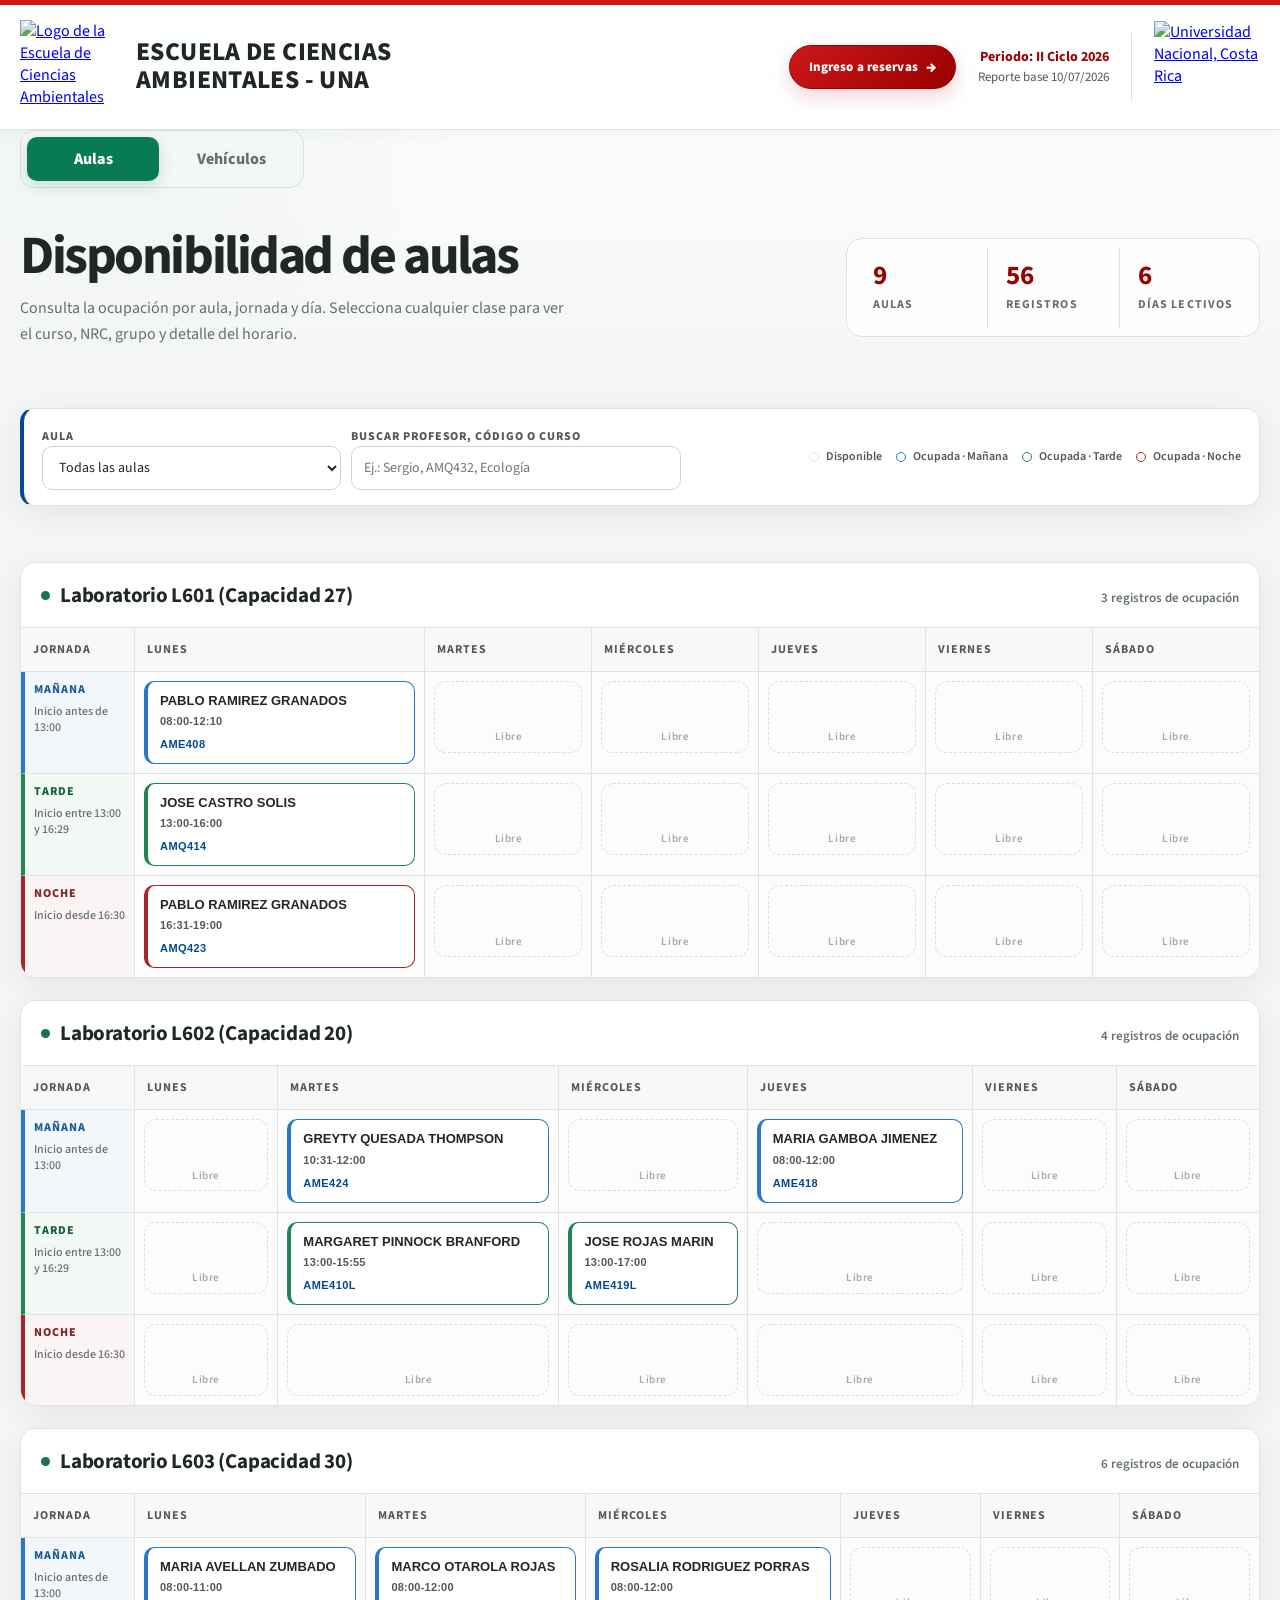
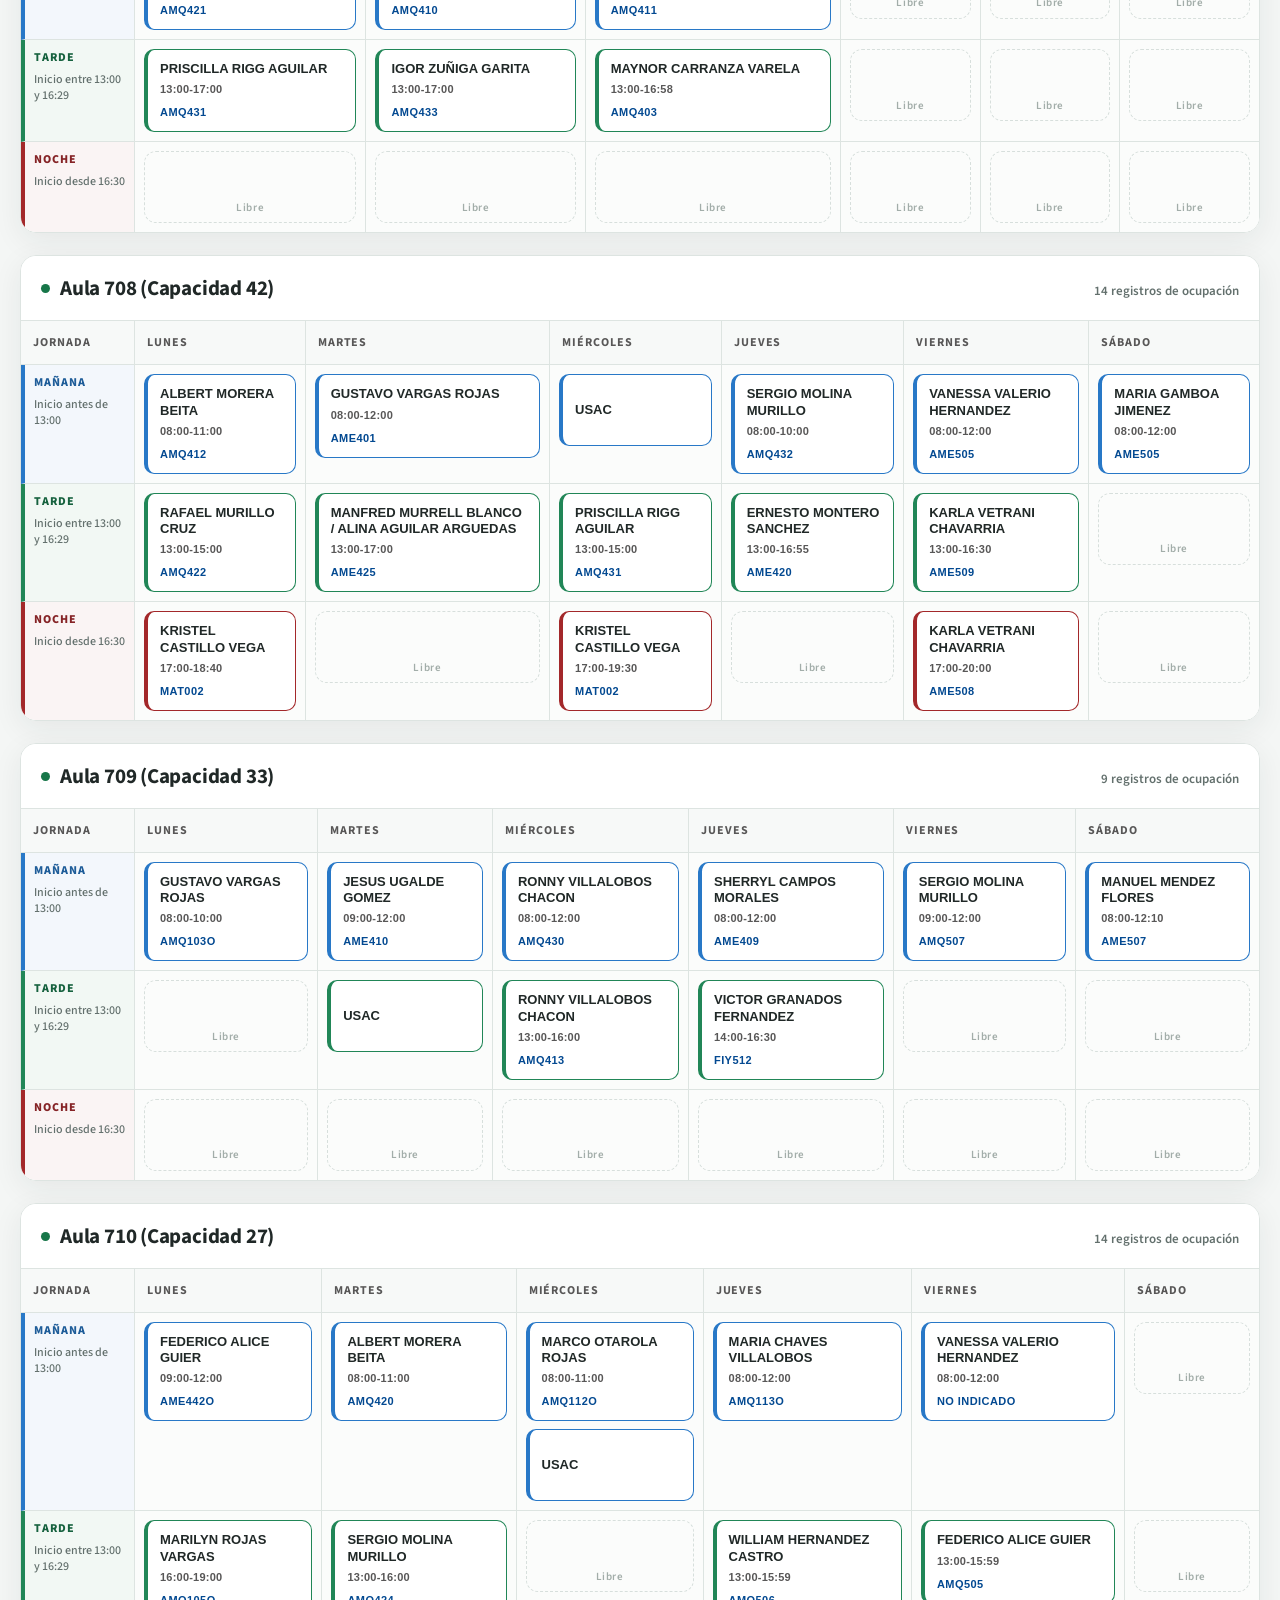
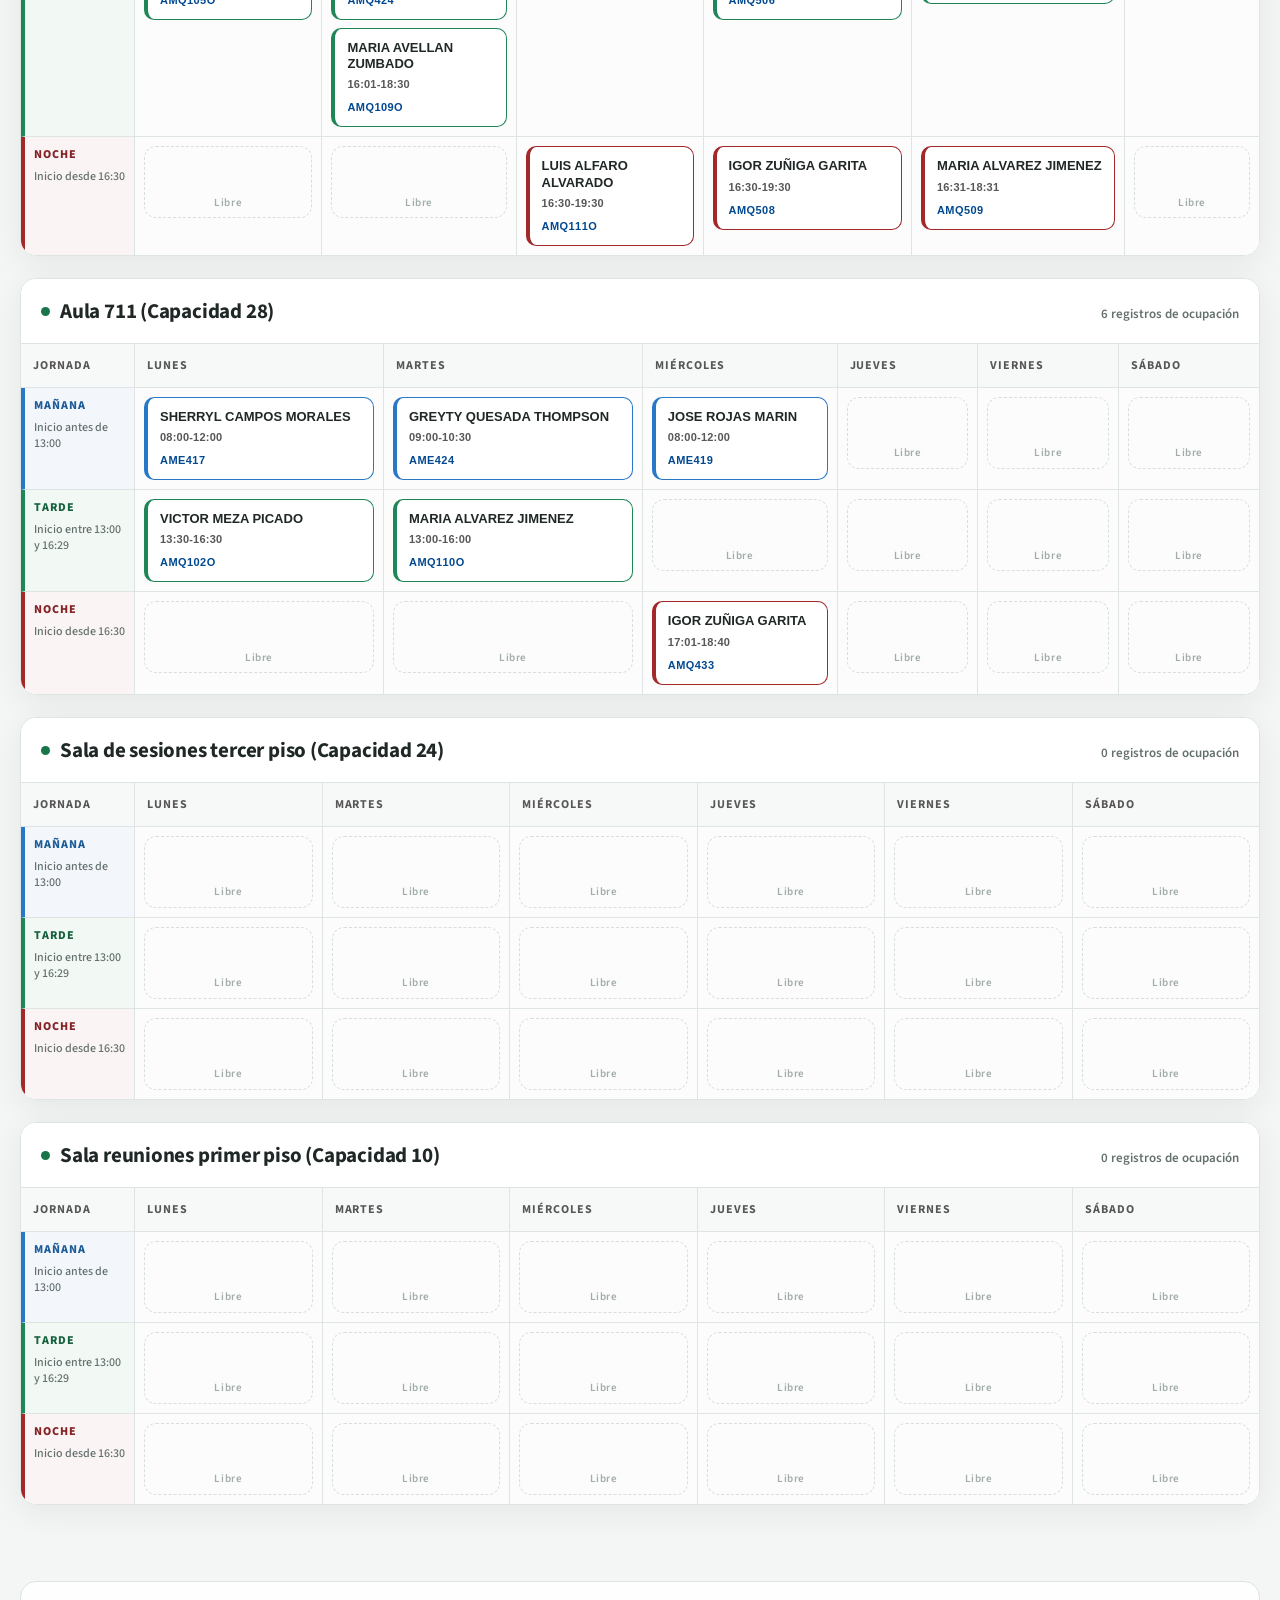
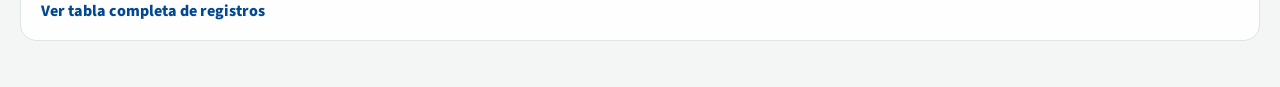
==== index.html @ d31a5cd7 "Depura y refuerza la aplicación de reservas" ====
<!doctype html>
<html lang="es">
<head>
  <meta charset="utf-8" />
  <meta name="viewport" content="width=device-width, initial-scale=1" />
  <title>Horario de ocupación de aulas | EDECA</title>
  <meta name="description" content="Horario de ocupación de aulas por jornada, día y aula. II Ciclo 2026." />
  <link rel="manifest" href="manifest.webmanifest" />
  <meta name="theme-color" content="#003C71" />
  <link rel="icon" href="icons/icon-192.png" />
  <link rel="apple-touch-icon" href="icons/icon-192.png" />
  <meta name="apple-mobile-web-app-capable" content="yes" />
  <meta name="apple-mobile-web-app-status-bar-style" content="black-translucent" />
  <meta name="apple-mobile-web-app-title" content="Reservas EDECA" />
  <style>
    :root {
      --una-blue: #003C71;
      --una-blue-2: #0A5D9F;
      --edeca-green: #007A53;
      --edeca-green-soft: #E9F6EF;
      --morning: #D9EAFB;
      --morning-border: #8FBDEB;
      --afternoon: #DDF4E8;
      --afternoon-border: #8DD7B1;
      --night: #EFE3FF;
      --night-border: #C9A7F4;
      --ink: #152238;
      --muted: #5D6B7A;
      --line: #D7E0EA;
      --paper: #FFFFFF;
      --page: #F3F7FA;
      --shadow: 0 20px 55px rgba(21, 34, 56, .10);
      --radius: 18px;
    }

    * { box-sizing: border-box; }
    html { scroll-behavior: smooth; }
    body {
      margin: 0;
      font-family: Arial, Helvetica, sans-serif;
      color: var(--ink);
      background:
        radial-gradient(circle at top left, rgba(0, 122, 83, .12), transparent 30rem),
        linear-gradient(180deg, #F8FBFD 0%, var(--page) 100%);
      min-height: 100vh;
    }

    .page { width: min(1240px, calc(100% - 32px)); margin: 0 auto; }

    .hero {
      padding: 34px 0 22px;
      border-bottom: 1px solid rgba(0, 60, 113, .12);
    }
    .brand-row { display: flex; align-items: center; justify-content: space-between; gap: 18px; flex-wrap: wrap; }
    .brand { display: flex; align-items: center; gap: 14px; }
    .brand-mark {
      width: 54px; height: 54px; border-radius: 15px;
      background: linear-gradient(135deg, var(--una-blue), var(--edeca-green));
      display: grid; place-items: center; color: #fff; font-weight: 800; letter-spacing: .05em;
      box-shadow: 0 10px 24px rgba(0, 60, 113, .18);
    }
    .brand-text span { display:block; font-size: 12px; text-transform: uppercase; letter-spacing: .12em; color: var(--muted); font-weight: 700; }
    .brand-text strong { display:block; font-size: clamp(22px, 4vw, 36px); line-height: 1.05; color: var(--una-blue); }
    .meta-pill {
      display: inline-flex; align-items: center; gap: 8px;
      padding: 10px 14px; border-radius: 999px;
      background: #fff; border: 1px solid var(--line); color: var(--muted);
      box-shadow: 0 8px 24px rgba(21, 34, 56, .05);
      font-size: 13px;
    }
    .meta-pill b { color: var(--una-blue); }

    .intro { display: grid; grid-template-columns: 1.35fr .65fr; gap: 20px; padding: 24px 0; align-items: stretch; }
    .panel { background: rgba(255,255,255,.88); border: 1px solid var(--line); border-radius: var(--radius); box-shadow: var(--shadow); }
    .lead { padding: 24px; }
    .lead h1 { margin: 0 0 8px; font-size: clamp(24px, 4vw, 40px); color: var(--una-blue); line-height: 1.08; }
    .lead p { margin: 0; color: var(--muted); line-height: 1.6; max-width: 72ch; }
    .stats { display:grid; grid-template-columns: repeat(3, 1fr); gap: 10px; padding: 16px; }
    .stat { background: #fff; border: 1px solid var(--line); border-radius: 14px; padding: 16px; }
    .stat strong { display:block; font-size: 28px; color: var(--edeca-green); line-height: 1; }
    .stat span { display:block; margin-top: 7px; font-size: 12px; color: var(--muted); text-transform: uppercase; letter-spacing: .08em; font-weight: 700; }

    .toolbar {
      position: sticky; top: 0; z-index: 20;
      display:flex; gap: 12px; flex-wrap: wrap; align-items:center; justify-content: space-between;
      padding: 14px; margin: 0 0 18px;
      background: rgba(255,255,255,.92); backdrop-filter: blur(10px);
      border: 1px solid var(--line); border-radius: var(--radius); box-shadow: 0 12px 32px rgba(21,34,56,.08);
    }
    .filters { display:flex; gap: 10px; align-items:center; flex-wrap: wrap; }
    label { font-size: 12px; text-transform: uppercase; letter-spacing: .08em; color: var(--muted); font-weight: 800; }
    select, input {
      height: 42px; border: 1px solid var(--line); border-radius: 12px; padding: 0 12px;
      background: #fff; color: var(--ink); outline: none; font-size: 14px;
    }
    select:focus, input:focus { border-color: var(--una-blue-2); box-shadow: 0 0 0 4px rgba(10, 93, 159, .12); }
    .legend { display:flex; gap: 12px; flex-wrap: wrap; align-items: center; }
    .legend-item { display:inline-flex; align-items:center; gap: 7px; font-size: 13px; color: var(--muted); }
    .dot { width: 13px; height: 13px; border-radius: 4px; border: 1px solid transparent; }
    .dot.free { background: #fff; border-color: var(--line); }
    .dot.morning { background: var(--morning); border-color: var(--morning-border); }
    .dot.afternoon { background: var(--afternoon); border-color: var(--afternoon-border); }
    .dot.night { background: var(--night); border-color: var(--night-border); }

    .aula-section { margin: 0 0 28px; overflow: hidden; }
    .aula-head { display:flex; justify-content: space-between; align-items: baseline; gap: 16px; padding: 18px 20px; border-bottom: 1px solid var(--line); background: linear-gradient(90deg, rgba(0,60,113,.08), rgba(0,122,83,.06)); }
    .aula-head h2 { margin:0; font-size: 22px; color: var(--una-blue); }
    .aula-head span { color: var(--muted); font-size: 13px; }
    .schedule-wrap { overflow-x: auto; background: #fff; }
    .schedule { width: 100%; min-width: 930px; border-collapse: separate; border-spacing: 0; }
    .schedule th {
      background: #F6F8FB; color: var(--una-blue); font-size: 12px; text-transform: uppercase; letter-spacing: .1em;
      padding: 14px 12px; border-bottom: 1px solid var(--line); text-align: left;
    }
    .schedule th:not(:last-child), .schedule td:not(:last-child) { border-right: 1px solid var(--line); }
    .schedule td { border-bottom: 1px solid var(--line); vertical-align: top; min-height: 90px; padding: 10px; background: #fff; }
    .schedule tr:last-child td { border-bottom: 0; }
    .turno-cell { width: 124px; font-weight: 800; text-transform: uppercase; letter-spacing: .08em; font-size: 12px; }
    .turno-cell .small { display:block; margin-top: 6px; color: var(--muted); text-transform: none; letter-spacing: 0; font-weight: 500; }
    .turno-morning { background: linear-gradient(180deg, #F6FAFF, #FFFFFF) !important; color: #165A9F; }
    .turno-afternoon { background: linear-gradient(180deg, #F4FCF7, #FFFFFF) !important; color: #007A53; }
    .turno-night { background: linear-gradient(180deg, #FBF7FF, #FFFFFF) !important; color: #6D36C9; }

    .free-slot {
      height: 76px; min-width: 116px;
      display:grid; place-items:center;
      color: #A9B5C2; font-size: 18px;
      background-image: radial-gradient(circle, #DDE5ED 1px, transparent 1px);
      background-size: 16px 16px;
      border-radius: 12px;
    }
    .cell-events { display:grid; gap: 8px; min-width: 130px; }
    .event-card {
      appearance: none; border: 1px solid transparent; text-align: left; width:100%;
      border-radius: 13px; padding: 10px 11px; cursor: pointer; color: var(--ink);
      background: #fff; transition: transform .18s ease, box-shadow .18s ease, border-color .18s ease;
      box-shadow: 0 8px 16px rgba(21,34,56,.07);
      position: relative;
    }
    .event-card:hover, .event-card:focus { transform: translateY(-2px); outline: none; box-shadow: 0 14px 26px rgba(21,34,56,.13); border-color: rgba(0,60,113,.25); }
    .event-card.morning { background: linear-gradient(180deg, var(--morning), #F2F8FF); border-color: var(--morning-border); }
    .event-card.afternoon { background: linear-gradient(180deg, var(--afternoon), #F5FFF9); border-color: var(--afternoon-border); }
    .event-card.night { background: linear-gradient(180deg, var(--night), #FCF8FF); border-color: var(--night-border); }
    .profesor { display:block; font-weight: 800; font-size: 13px; line-height: 1.25; color: #0F2845; }
    .event-card .time { display:inline-flex; margin-top: 6px; font-size: 11px; color: var(--muted); font-weight: 700; letter-spacing: .02em; }
    .event-card .code { display:inline-block; margin-top: 7px; padding: 3px 6px; border-radius: 999px; background: rgba(255,255,255,.74); font-size: 11px; color: var(--una-blue); font-weight: 800; }

    .tooltip {
      position: fixed; z-index: 1000; width: min(340px, calc(100vw - 28px));
      background: #102033; color: #fff; border: 1px solid rgba(255,255,255,.13);
      border-radius: 16px; box-shadow: 0 18px 46px rgba(12, 24, 38, .35);
      padding: 14px; pointer-events: none; opacity: 0; transform: translateY(6px);
      transition: opacity .12s ease, transform .12s ease;
    }
    .tooltip.is-visible { opacity: 1; transform: translateY(0); }
    .tooltip h3 { margin: 0 0 8px; font-size: 15px; line-height: 1.3; }
    .tooltip .grid { display:grid; grid-template-columns: 82px 1fr; gap: 7px 10px; font-size: 12px; line-height: 1.35; }
    .tooltip .label { color: #AFC1D1; font-weight: 700; }
    .tooltip .value { color: #fff; }
    .tooltip .badge { display:inline-flex; background: rgba(255,255,255,.12); border: 1px solid rgba(255,255,255,.18); border-radius: 999px; padding: 3px 8px; font-weight: 800; }

    .table-panel { margin: 22px 0 46px; overflow:hidden; }
    details summary { cursor:pointer; padding: 18px 20px; font-weight: 800; color: var(--una-blue); list-style: none; }
    details summary::-webkit-details-marker { display:none; }
    .data-table-wrap { max-height: 440px; overflow:auto; border-top: 1px solid var(--line); }
    .data-table { width:100%; border-collapse: collapse; background:#fff; min-width: 1020px; }
    .data-table th, .data-table td { border-bottom: 1px solid var(--line); padding: 10px 12px; text-align:left; font-size: 13px; }
    .data-table th { position: sticky; top:0; background:#F6F8FB; color: var(--una-blue); text-transform: uppercase; letter-spacing: .08em; font-size: 11px; }

    .footer { padding: 24px 0 42px; color: var(--muted); font-size: 13px; line-height: 1.55; }
    .footer strong { color: var(--una-blue); }

    @media (max-width: 900px) {
      .intro { grid-template-columns: 1fr; }
      .stats { grid-template-columns: repeat(3, 1fr); }
      .toolbar { position: static; }
    }
    @media (max-width: 640px) {
      .page { width: min(100% - 22px, 1240px); }
      .stats { grid-template-columns: 1fr; }
      .filters, .toolbar { align-items: stretch; }
      .filters { width: 100%; }
      .filters > div { width: 100%; }
      select, input { width: 100%; }
      .legend { gap: 8px; }
    }
  </style>
  <link rel="stylesheet" href="vehiculos.css?v=2" />
  <link rel="preconnect" href="https://fonts.googleapis.com" />
  <link rel="preconnect" href="https://fonts.gstatic.com" crossorigin />
  <link href="https://fonts.googleapis.com/css2?family=Source+Sans+3:wght@400;500;600;700;800&display=swap" rel="stylesheet" />
  <style>
    :root {
      --una-red: #CD1719;
      --una-red-dark: #990000;
      --una-blue: #034991;
      --una-gray: #585757;
      --edeca-green: #177649;
      --edeca-green-soft: #EAF5EF;
      --edeca-yellow: #F4C900;
      --ink: #202827;
      --muted: #63706D;
      --line: #DDE4E1;
      --paper: #FFFFFF;
      --page: #F4F6F5;
      --morning: #FFFFFF;
      --morning-border: #2878C7;
      --afternoon: #FFFFFF;
      --afternoon-border: #218657;
      --night: #FFFFFF;
      --night-border: #A3282A;
      --shadow: 0 8px 30px rgba(24, 47, 40, .07);
      --radius: 16px;
    }

    body {
      font-family: "Source Sans 3", Frutiger, "Segoe UI", Arial, sans-serif;
      background:
        radial-gradient(circle at 8% 0%, rgba(23, 118, 73, .07), transparent 24rem),
        linear-gradient(180deg, #FFFFFF 0, var(--page) 24rem);
    }

    .page { width: min(1320px, calc(100% - 40px)); }

    .hero {
      padding: 0;
      background: rgba(255,255,255,.96);
      border-top: 5px solid var(--una-red);
      border-bottom: 1px solid var(--line);
      box-shadow: 0 4px 18px rgba(31, 50, 44, .04);
    }

    .brand-row { min-height: 124px; flex-wrap: nowrap; }
    .identity-lockup, .institutional-lockup { display:flex; align-items:center; gap: 22px; }
    .identity-lockup { min-width: 0; }
    .institutional-lockup { margin-left:auto; }
    .logo-link { display:flex; align-items:center; justify-content:center; flex: 0 0 auto; }
    .logo-edeca { width: 94px; height: 94px; }
    .logo-edeca img { width:100%; height:100%; object-fit:contain; }
    .logo-una { width: 106px; height: 92px; }
    .logo-una img { width:100%; height:100%; object-fit:contain; }
    .brand-divider { width:1px; height:68px; background:var(--line); }
    .identity-copy { min-width:0; }
    .identity-copy span { display:block; color:var(--ink); font-size:clamp(20px,2vw,27px); font-weight:800; line-height:1.08; letter-spacing:.015em; }
    .identity-copy strong { display:block; margin-top:2px; color:var(--ink); font-size:clamp(25px,3.2vw,38px); line-height:1; letter-spacing:-.025em; }
    .report-meta { color:var(--una-gray); font-size:13px; line-height:1.5; text-align:right; }
    .report-meta strong { display:block; color:var(--una-red-dark); font-size:14px; }
    .session-button { display:inline-flex; align-items:center; justify-content:center; gap:8px; min-height:44px; padding:11px 19px; border:1px solid var(--una-red-dark); border-radius:999px; color:#fff; background:linear-gradient(135deg,var(--una-red),var(--una-red-dark)); box-shadow:0 8px 20px rgba(188,18,35,.18); font-size:13px; font-weight:850; letter-spacing:.01em; text-decoration:none; transition:transform .18s ease,box-shadow .18s ease,background .18s ease; }
    .session-button::after { content:'→'; font-size:17px; line-height:1; transition:transform .18s ease; }
    .session-button:hover, .session-button:focus-visible { color:#fff; background:linear-gradient(135deg,var(--una-red-dark),#8f0c1b); box-shadow:0 10px 24px rgba(188,18,35,.26); transform:translateY(-1px); }
    .session-button:hover::after, .session-button:focus-visible::after { transform:translateX(3px); }

    .install-button { display:inline-flex; align-items:center; justify-content:center; gap:8px; min-height:44px; padding:11px 19px; border:1px solid var(--una-blue); border-radius:999px; color:var(--una-blue); background:#fff; box-shadow:0 8px 20px rgba(0,60,113,.10); font-size:13px; font-weight:850; letter-spacing:.01em; text-decoration:none; cursor:pointer; transition:transform .18s ease,box-shadow .18s ease,background .18s ease,color .18s ease; }
    .install-button svg { width:16px; height:16px; flex:0 0 auto; }
    .install-button:hover, .install-button:focus-visible { color:#fff; background:linear-gradient(135deg,var(--una-blue),var(--una-blue-2)); box-shadow:0 10px 24px rgba(0,60,113,.22); transform:translateY(-1px); }
    .install-button[hidden] { display:none; }
    @media (max-width: 640px) { .install-button { padding:11px 14px; } }

    .intro { grid-template-columns:minmax(0,1fr) auto; gap:24px; padding:36px 0 24px; }
    .lead { padding:4px 0; border:0; background:transparent; box-shadow:none; }
    .lead h1 { max-width:790px; margin-bottom:10px; color:var(--ink); font-size:clamp(31px,4.5vw,54px); letter-spacing:-.045em; }
    .lead p { font-size:16px; max-width:68ch; }
    .stats { align-self:center; min-width:380px; padding:8px; gap:0; border:1px solid var(--line); box-shadow:none; }
    .stat { min-width:120px; padding:15px 18px; border:0; border-radius:0; background:transparent; }
    .stat + .stat { border-left:1px solid var(--line); }
    .stat strong { color:var(--una-red-dark); font-size:27px; }
    .stat span { letter-spacing:.09em; }

    .toolbar {
      top:12px; padding:15px 18px; margin-bottom:24px;
      border:1px solid var(--line); border-left:4px solid var(--una-blue);
      border-radius:14px; box-shadow:var(--shadow);
    }
    label { color:var(--una-gray); }
    select, input { height:44px; border-color:#CBD5D1; border-radius:10px; font-family:inherit; }
    select:focus, input:focus { border-color:var(--una-blue); box-shadow:0 0 0 3px rgba(3,73,145,.14); }
    #searchInput { min-width:330px; }
    .legend { gap:14px; }
    .legend-item { color:var(--una-gray); font-size:12px; font-weight:600; }
    .dot { width:10px; height:10px; border-radius:99px; }

    .aula-section { margin-bottom:22px; border:1px solid var(--line); border-radius:var(--radius); box-shadow:var(--shadow); }
    .aula-head { padding:17px 20px; background:#fff; }
    .aula-head h2 { color:var(--ink); font-size:21px; letter-spacing:-.01em; }
    .aula-head h2::before { content:""; display:inline-block; width:9px; height:9px; margin-right:10px; border-radius:99px; background:var(--edeca-green); vertical-align:2px; }
    .aula-head span { font-weight:600; }
    .schedule th { background:#F7F9F8; color:var(--una-gray); padding:13px 12px; letter-spacing:.08em; }
    .schedule td { padding:9px; background:#FBFCFB; }
    .turno-cell { width:114px; color:var(--ink); border-left:4px solid transparent; }
    .turno-morning { background:#F3F7FC !important; color:#1F5D99; border-left-color:var(--morning-border); }
    .turno-afternoon { background:#F2F8F4 !important; color:#17623F; border-left-color:var(--afternoon-border); }
    .turno-night { background:#FAF4F4 !important; color:#852326; border-left-color:var(--night-border); }
    .turno-cell .small { line-height:1.35; }

    .event-card { min-height:72px; padding:11px 12px; border:1px solid #D8E0DD; border-left:4px solid; border-radius:10px; box-shadow:none; }
    .event-card:hover, .event-card:focus { transform:translateY(-1px); border-color:#AEBBB6; box-shadow:0 8px 20px rgba(30,57,48,.10); }
    .event-card.morning { background:var(--morning); border-left-color:var(--morning-border); }
    .event-card.afternoon { background:var(--afternoon); border-left-color:var(--afternoon-border); }
    .event-card.night { background:var(--night); border-left-color:var(--night-border); }
    .profesor { color:var(--ink); font-size:13px; }
    .event-card .time { color:var(--una-gray); }
    .event-card .code { margin-top:8px; padding:2px 0; background:transparent; color:var(--una-blue); letter-spacing:.04em; }
    .free-slot { height:72px; color:transparent; background:none; background-image:none; border:1px dashed #D7DFDC; }
    .free-slot::after { content:"Libre"; color:#A2ADA9; font-size:11px; font-weight:600; letter-spacing:.05em; }

    .table-panel { border:1px solid var(--line); box-shadow:none; }
    details summary { color:var(--una-blue); }
    .footer { margin-top:20px; padding:24px 0 42px; border-top:1px solid var(--line); }
    .footer strong { color:var(--una-red-dark); }

    @media (max-width: 900px) {
      .brand-row { min-height:auto; padding:18px 0; align-items:flex-start; }
      .institutional-lockup { gap:14px; }
      .report-meta { display:none; }
      .intro { grid-template-columns:1fr; padding-top:28px; }
      .stats { min-width:0; width:100%; }
      .toolbar { top:0; }
    }
    @media (max-width: 640px) {
      .page { width:min(100% - 24px,1320px); }
      .brand-row { flex-direction:column-reverse; gap:12px; }
      .institutional-lockup { align-self:flex-end; }
      .brand-divider { display:none; }
      .logo-una { width:88px; height:72px; }
      .logo-edeca { width:76px; height:76px; }
      .identity-lockup { gap:14px; }
      .identity-copy span { font-size:18px; }
      .identity-copy strong { font-size:25px; }
      .lead h1 { font-size:36px; }
      .stats { grid-template-columns:repeat(3,1fr); }
      .stat { min-width:0; padding:12px 8px; text-align:center; }
      .aula-head { align-items:flex-start; flex-direction:column; gap:6px; }
      .stat strong { font-size:23px; }
      .stat span { font-size:10px; }
      #searchInput { min-width:0; }
    }
  </style>
</head>
<body>
  <header class="hero">
    <div class="page brand-row">
      <div class="identity-lockup">
        <a class="logo-link logo-edeca" href="#title" aria-label="Escuela de Ciencias Ambientales">
          <img src="logo-edeca.png" alt="Logo de la Escuela de Ciencias Ambientales" />
        </a>
        <div class="identity-copy">
          <span>ESCUELA DE CIENCIAS<br />AMBIENTALES - UNA</span>
        </div>
      </div>
      <div class="institutional-lockup">
        <button type="button" class="install-button" data-pwa-install hidden>
          <svg viewBox="0 0 24 24" fill="none" stroke="currentColor" stroke-width="2" stroke-linecap="round" stroke-linejoin="round"><path d="M12 3v12"/><path d="m7 10 5 5 5-5"/><path d="M5 21h14"/></svg>
          <span class="install-label-long">Instalar App</span>
        </button>
        <a class="session-button" href="ingreso.html?v=7">Ingreso a reservas</a>
        <div class="report-meta"><strong>Periodo: II Ciclo 2026</strong>Reporte base 10/07/2026</div>
        <span class="brand-divider" aria-hidden="true"></span>
        <a class="logo-link logo-una" href="https://www.una.ac.cr/" target="_blank" rel="noopener" aria-label="Universidad Nacional, Costa Rica">
          <img src="logo-una.png" alt="Universidad Nacional, Costa Rica" />
        </a>
      </div>
    </div>
  </header>

  <main class="page">
    <nav class="module-switch" aria-label="Tipo de disponibilidad">
      <button type="button" id="showPublicClassrooms" aria-selected="true">Aulas</button>
      <button type="button" id="showPublicVehicles" aria-selected="false">Vehículos</button>
    </nav>

    <div id="classroomPublicView">
    <section class="intro" aria-labelledby="title">
      <div class="panel lead">
        <h1 id="title">Disponibilidad de aulas</h1>
        <p>Consulta la ocupación por aula, jornada y día. Selecciona cualquier clase para ver el curso, NRC, grupo y detalle del horario.</p>
      </div>
      <div class="panel stats" aria-label="Resumen del horario">
        <div class="stat"><strong id="stat-aulas">7</strong><span>Aulas</span></div>
        <div class="stat"><strong id="stat-registros">0</strong><span>Registros</span></div>
        <div class="stat"><strong id="stat-dias">0</strong><span>Días lectivos</span></div>
      </div>
    </section>

    <section class="reservation-portal panel" id="reservationPortal" aria-labelledby="reservationTitle" hidden>
      <div class="portal-heading">
        <div>
          <p class="eyebrow">Gestión rápida</p>
          <h2 id="reservationTitle">Reservar un aula</h2>
          <p>Ingresa con tu cuenta institucional, selecciona la fecha y confirma un horario disponible.</p>
        </div>
        <span class="connection-status" id="connectionStatus">Preparando conexión…</span>
      </div>

      <div class="system-message" id="systemMessage" role="status" aria-live="polite" hidden></div>

      <div class="guest-view" id="guestView">
        <form class="login-card" id="loginForm">
          <div class="form-heading">
            <span class="step-number">01</span>
            <div><strong>Ingreso a reservas</strong><span>Usa tu correo institucional y contraseña.</span></div>
          </div>
          <label for="loginEmail">Correo electrónico</label>
          <input id="loginEmail" name="email" type="email" autocomplete="username" placeholder="nombre.apellido.apellido@una.cr" pattern="[a-z0-9-]+\.[a-z0-9-]+\.[a-z0-9-]+@una\.cr" title="Usa el formato nombre.apellido.apellido@una.cr" required />
          <label for="loginPassword">Contraseña</label>
          <input id="loginPassword" name="password" type="password" autocomplete="current-password" minlength="8" required />
          <button class="primary-button" type="submit">Ingresar</button>
          <p class="form-note">Las cuentas son creadas por la administración de la Escuela.</p>
        </form>
        <div class="access-summary">
          <span class="step-number">02</span>
          <h3>Reserva sin complicaciones</h3>
          <ol>
            <li>Selecciona fecha, aula y horario.</li>
            <li>Indica brevemente la actividad.</li>
            <li>Confirma y la reserva aparecerá de inmediato.</li>
          </ol>
          <p>El sistema bloquea automáticamente cualquier cruce con clases o reservas existentes.</p>
        </div>
      </div>

      <div class="user-view" id="userView" hidden>
        <div class="account-strip">
          <strong id="currentUserName">Docente</strong>
          <div class="account-actions">
            <button class="text-button" id="logoutButton" type="button">Cerrar sesión</button>
          </div>
        </div>

        <div class="booking-grid">
          <form class="booking-form" id="bookingForm">
            <div class="form-heading">
              <span class="step-number">01</span>
              <div><strong>Nueva reserva</strong><span>Todos los campos son obligatorios.</span></div>
            </div>
            <div class="field-grid">
              <div>
                <label for="bookingDate">Fecha</label>
                <input id="bookingDate" name="date" type="date" required />
              </div>
              <div>
                <label for="bookingRoom">Aula</label>
                <select id="bookingRoom" name="room" required></select>
              </div>
              <div>
                <label for="bookingStart">Hora de inicio</label>
                <input id="bookingStart" name="start" type="time" min="07:00" max="21:00" step="1800" required />
              </div>
              <div>
                <label for="bookingEnd">Hora de finalización</label>
                <input id="bookingEnd" name="end" type="time" min="07:30" max="21:30" step="1800" required />
              </div>
            </div>
            <label for="bookingActivity">Actividad</label>
            <input id="bookingActivity" name="activity" type="text" maxlength="120" placeholder="Ej.: Reunión de proyecto" required />
            <div class="availability-check" id="availabilityCheck">Selecciona la fecha y el horario para comprobar disponibilidad.</div>
            <button class="primary-button" id="saveBookingButton" type="submit">Guardar reserva</button>
          </form>

          <section class="my-bookings" aria-labelledby="myBookingsTitle">
            <div class="section-heading">
              <div><p class="eyebrow">Tu agenda</p><h3 id="myBookingsTitle">Mis próximas reservas</h3></div>
              <button class="icon-button" id="refreshButton" type="button" aria-label="Actualizar reservas">↻</button>
            </div>
            <div class="booking-list" id="myBookingsList"><p class="empty-state">No tienes reservas próximas.</p></div>
          </section>
        </div>
      </div>
    </section>

    <section class="reservation-board panel" aria-labelledby="boardTitle" hidden>
      <div class="section-heading board-heading">
        <div><p class="eyebrow">Actualización inmediata</p><h2 id="boardTitle">Disponibilidad por aula</h2></div>
        <div class="board-filters">
          <label for="boardDate">Fecha</label>
          <input id="boardDate" type="date" />
          <label for="boardRoom">Aula</label>
          <select id="boardRoom"><option value="TODAS">Todas</option></select>
        </div>
      </div>
      <div class="availability-board" id="availabilityBoard" aria-live="polite"></div>
      <h3 class="reservation-detail-title">Detalle de reservas registradas</h3>
      <div class="reservation-list public-list" id="publicReservationsList">
        <p class="empty-state">No hay reservas registradas para esta fecha.</p>
      </div>
    </section>

    <section class="admin-panel panel" id="adminPanel" aria-labelledby="adminTitle" hidden>
      <div class="section-heading">
        <div><p class="eyebrow">Acceso maestro</p><h2 id="adminTitle">Administración</h2></div>
      </div>
      <div class="admin-grid">
        <form class="admin-form" id="createUserForm">
          <h3>Crear cuenta docente</h3>
          <p class="form-note account-limit-note">Máximo permitido: 50 cuentas docentes activas.</p>
          <label for="newUserName">Nombre completo</label>
          <input id="newUserName" name="name" maxlength="100" required />
          <label for="newUserEmail">Correo electrónico</label>
          <input id="newUserEmail" name="email" type="email" placeholder="nombre.apellido.apellido@una.cr" pattern="[a-z0-9-]+\.[a-z0-9-]+\.[a-z0-9-]+@una\.cr" title="Usa el formato nombre.apellido.apellido@una.cr" required />
          <label for="newUserPassword">Contraseña temporal</label>
          <input id="newUserPassword" name="password" type="password" minlength="8" required />
          <label for="newUserRole">Tipo de acceso</label>
          <select id="newUserRole" name="role"><option value="teacher">Docente</option><option value="admin">Administrador</option></select>
          <button class="primary-button" type="submit">Crear cuenta</button>
        </form>
        <section>
          <h3>Reservas activas</h3>
          <div class="booking-list" id="adminBookingsList"><p class="empty-state">No hay reservas activas.</p></div>
        </section>
      </div>
    </section>

    <div class="schedule-heading" hidden>
      <div><p class="eyebrow">Referencia académica</p><h2>Horario fijo de ocupación</h2></div>
      <p>Estas clases bloquean automáticamente los espacios correspondientes al crear una reserva.</p>
    </div>

    <section class="toolbar" aria-label="Filtros de visualización">
      <div class="filters">
        <div>
          <label for="aulaFilter">Aula</label><br />
          <select id="aulaFilter">
            <option value="TODAS">Todas las aulas</option>
          </select>
        </div>
        <div>
          <label for="searchInput">Buscar profesor, código o curso</label><br />
          <input id="searchInput" type="search" placeholder="Ej.: Sergio, AMQ432, Ecología" />
        </div>
      </div>
      <div class="legend" aria-label="Leyenda">
        <span class="legend-item"><span class="dot free"></span>Disponible</span>
        <span class="legend-item"><span class="dot morning"></span>Ocupada · Mañana</span>
        <span class="legend-item"><span class="dot afternoon"></span>Ocupada · Tarde</span>
        <span class="legend-item"><span class="dot night"></span>Ocupada · Noche</span>
      </div>
    </section>

    <div id="scheduleRoot"></div>

    <section class="panel table-panel">
      <details>
        <summary>Ver tabla completa de registros</summary>
        <div class="data-table-wrap">
          <table class="data-table" id="dataTable"></table>
        </div>
      </details>
    </section>
    </div>

    <section id="vehiclePublicView" hidden aria-labelledby="vehiclePublicTitle">
      <div class="vehicle-panel vehicle-hero">
        <div>
          <p class="eyebrow">Transporte institucional</p>
          <h1 id="vehiclePublicTitle">Disponibilidad de vehículos</h1>
          <p>Consulta la programación mensual de los vehículos institucionales, su estado operativo y las próximas obligaciones de mantenimiento.</p>
        </div>
        <div class="vehicle-summary" aria-label="Resumen de vehículos">
          <div><strong id="publicVehicleCount">2</strong><span>Vehículos</span></div>
          <div><strong id="publicAvailableCount">—</strong><span>Disponibles hoy</span></div>
        </div>
      </div>

      <div class="vehicle-card-grid" id="publicVehicleCards" aria-live="polite"></div>

      <section class="vehicle-panel" aria-labelledby="publicVehicleCalendarTitle">
        <div class="calendar-toolbar">
          <div>
            <p class="eyebrow">Calendario mensual</p>
            <h2 id="publicVehicleCalendarTitle">Ocupación y disponibilidad</h2>
          </div>
          <div class="calendar-controls">
            <select id="publicVehicleSelect" aria-label="Seleccionar vehículo"></select>
            <div class="calendar-nav">
              <button type="button" id="publicVehiclePrevMonth" aria-label="Mes anterior">‹</button>
              <span class="calendar-month-label" id="publicVehicleMonthLabel"></span>
              <button type="button" id="publicVehicleNextMonth" aria-label="Mes siguiente">›</button>
            </div>
          </div>
        </div>
        <div class="vehicle-calendar-scroll">
          <div class="vehicle-calendar" id="publicVehicleCalendar" aria-live="polite"></div>
        </div>
        <div class="vehicle-legend" aria-label="Leyenda del calendario">
          <span class="free"><i></i>Disponible</span>
          <span><i></i>Reservado</span>
          <span class="suspended"><i></i>Suspendido temporalmente</span>
          <span class="maintenance"><i></i>Mantenimiento</span>
        </div>
      </section>

      <section class="vehicle-panel" aria-labelledby="publicServiceTitle">
        <div class="calendar-toolbar">
          <div>
            <p class="eyebrow">Programación preventiva</p>
            <h2 id="publicServiceTitle">Próximos cambios de aceite</h2>
          </div>
        </div>
        <div class="service-public-grid" id="publicServiceSchedule"></div>
      </section>
    </section>
  </main>

  <div class="tooltip" id="tooltip" role="tooltip" aria-hidden="true"></div>

  <script>
    const DATA = [
      {
            "id": "ev002",
            "aula": "L601",
            "aula_original": "L601",
            "hora": "08:00-12:10",
            "hora_raw": "0800-1210",
            "turno": "Mañana",
            "dia": "LUNES",
            "profesor": "PABLO RAMIREZ GRANADOS",
            "codigo": "AME408",
            "curso": "GEOLOGIA AMBIENTAL Y SUELOS",
            "nrc": "51769",
            "grupo": "01"
      },
      {
            "id": "ev032",
            "aula": "L601",
            "aula_original": "L601",
            "hora": "13:00-16:55",
            "hora_raw": "1300-1655",
            "turno": "Tarde",
            "dia": "MARTES",
            "profesor": "ROY CRUZ MORALES",
            "codigo": "AMQ414",
            "curso": "SISTEMAS INFORM GEOGRAF I",
            "nrc": "53097",
            "grupo": "01"
      },
      {
            "id": "ev036",
            "aula": "L601",
            "aula_original": "L601",
            "hora": "16:30-19:00",
            "hora_raw": "1630-1900",
            "turno": "Noche",
            "dia": "LUNES",
            "profesor": "PABLO RAMIREZ GRANADOS",
            "codigo": "AMQ423",
            "curso": "HIDROLOGÍA FORESTAL",
            "nrc": "53173",
            "grupo": "01"
      },
      {
            "id": "ev012",
            "aula": "L602",
            "aula_original": "L602",
            "hora": "10:31-12:00",
            "hora_raw": "1031-1200",
            "turno": "Mañana",
            "dia": "MARTES",
            "profesor": "GREYTY QUESADA THOMPSON",
            "codigo": "AME424",
            "curso": "PLANIFIC AMBIENTAL DEL TERRITO",
            "nrc": "51810",
            "grupo": "01"
      },
      {
            "id": "ev007",
            "aula": "L602",
            "aula_original": "L602",
            "hora": "08:00-12:00",
            "hora_raw": "0800-1200",
            "turno": "Mañana",
            "dia": "JUEVES",
            "profesor": "MARIA GAMBOA JIMENEZ",
            "codigo": "AME418",
            "curso": "INGEN Y SANEAMIENTO AMBIENTAL",
            "nrc": "51797",
            "grupo": "01"
      },
      {
            "id": "ev005",
            "aula": "L602",
            "aula_original": "L602",
            "hora": "13:00-15:55",
            "hora_raw": "1300-1555",
            "turno": "Tarde",
            "dia": "MARTES",
            "profesor": "MARGARET PINNOCK BRANFORD",
            "codigo": "AME410L",
            "curso": "LABORAT TOXICOLOGIA AMBIENTAL",
            "nrc": "51789",
            "grupo": "01"
      },
      {
            "id": "ev009",
            "aula": "L602",
            "aula_original": "L602",
            "hora": "13:00-17:00",
            "hora_raw": "1300-1700",
            "turno": "Tarde",
            "dia": "MIÉRCOLES",
            "profesor": "JOSE ROJAS MARIN",
            "codigo": "AME419L",
            "curso": "LAB. TRATAMIEN RESIDUOS SOLIDO",
            "nrc": "51806",
            "grupo": "01"
      },
      {
            "id": "ev034",
            "aula": "L603",
            "aula_original": "L603",
            "hora": "08:00-11:00",
            "hora_raw": "0800-1100",
            "turno": "Mañana",
            "dia": "LUNES",
            "profesor": "MARIA AVELLAN ZUMBADO",
            "codigo": "AMQ421",
            "curso": "ARBORICULTURA",
            "nrc": "53168",
            "grupo": "01"
      },
      {
            "id": "ev028",
            "aula": "L603",
            "aula_original": "L603",
            "hora": "08:00-12:00",
            "hora_raw": "0800-1200",
            "turno": "Mañana",
            "dia": "MARTES",
            "profesor": "MARCO OTAROLA ROJAS",
            "codigo": "AMQ410",
            "curso": "DENDROLOGÍA I",
            "nrc": "53093",
            "grupo": "01"
      },
      {
            "id": "ev029",
            "aula": "L603",
            "aula_original": "L603",
            "hora": "08:00-12:00",
            "hora_raw": "0800-1200",
            "turno": "Mañana",
            "dia": "MIÉRCOLES",
            "profesor": "ROSALIA RODRIGUEZ PORRAS",
            "codigo": "AMQ411",
            "curso": "PLAGAS Y ENFERMEDADES FORESTAL",
            "nrc": "53094",
            "grupo": "01"
      },
      {
            "id": "ev039",
            "aula": "L603",
            "aula_original": "L603",
            "hora": "13:00-17:00",
            "hora_raw": "1300-1700",
            "turno": "Tarde",
            "dia": "LUNES",
            "profesor": "Sin profesor asignado",
            "codigo": "AMQ431",
            "curso": "INDUSTRIA FORESTAL",
            "nrc": "53198",
            "grupo": "01"
      },
      {
            "id": "ev042",
            "aula": "L603",
            "aula_original": "L603",
            "hora": "13:00-17:00",
            "hora_raw": "1300-1700",
            "turno": "Tarde",
            "dia": "MARTES",
            "profesor": "IGOR ZUÑIGA GARITA",
            "codigo": "AMQ433",
            "curso": "EVALUACIÓN DE IMPAC AMBIENTAL",
            "nrc": "53241",
            "grupo": "01"
      },
      {
            "id": "ev027",
            "aula": "L603",
            "aula_original": "L603",
            "hora": "13:00-16:58",
            "hora_raw": "1300-1658",
            "turno": "Tarde",
            "dia": "MIÉRCOLES",
            "profesor": "STEPHANIE NUÑEZ HIDALGO",
            "codigo": "AMQ403",
            "curso": "ANATOMÍA Y FISIOLOGÍA VEGETAL",
            "nrc": "53092",
            "grupo": "01"
      },
      {
            "id": "ev030",
            "aula": "708",
            "aula_original": "0708",
            "hora": "08:00-11:00",
            "hora_raw": "0800-1100",
            "turno": "Mañana",
            "dia": "LUNES",
            "profesor": "ALBERT MORERA BEITA",
            "codigo": "AMQ412",
            "curso": "ECOLOGÍA FORESTAL II",
            "nrc": "53095",
            "grupo": "01"
      },
      {
            "id": "ev001",
            "aula": "708",
            "aula_original": "0708",
            "hora": "08:00-12:00",
            "hora_raw": "0800-1200",
            "turno": "Mañana",
            "dia": "MARTES",
            "profesor": "GUSTAVO VARGAS ROJAS",
            "codigo": "AME401",
            "curso": "ECOLOGIA APLICADA",
            "nrc": "51768",
            "grupo": "01"
      },
      {
            "id": "ev041",
            "aula": "708",
            "aula_original": "0708",
            "hora": "08:00-10:00",
            "hora_raw": "0800-1000",
            "turno": "Mañana",
            "dia": "JUEVES",
            "profesor": "SERGIO MOLINA MURILLO",
            "codigo": "AMQ432",
            "curso": "COMERCIO Y MERCADEO FORESTAL",
            "nrc": "53236",
            "grupo": "01"
      },
      {
            "id": "ev015",
            "aula": "708",
            "aula_original": "0708",
            "hora": "08:00-12:00",
            "hora_raw": "0800-1200",
            "turno": "Mañana",
            "dia": "VIERNES",
            "profesor": "VANESSA VALERIO HERNANDEZ",
            "codigo": "AME505",
            "curso": "MANEJO CONFLICTOS SOCIOAMBIENT",
            "nrc": "51826",
            "grupo": "01"
      },
      {
            "id": "ev035",
            "aula": "708",
            "aula_original": "0708",
            "hora": "13:00-15:00",
            "hora_raw": "1300-1500",
            "turno": "Tarde",
            "dia": "LUNES",
            "profesor": "RAFAEL MURILLO CRUZ",
            "codigo": "AMQ422",
            "curso": "SILVICULT PLANTACIONES FORESTA",
            "nrc": "53172",
            "grupo": "01"
      },
      {
            "id": "ev013",
            "aula": "708",
            "aula_original": "0708",
            "hora": "13:00-17:00",
            "hora_raw": "1300-1700",
            "turno": "Tarde",
            "dia": "MARTES",
            "profesor": "MANFRED MURRELL BLANCO",
            "codigo": "AME425",
            "curso": "PRACTICA PROFESIONAL SUPERVISA",
            "nrc": "51815",
            "grupo": "01"
      },
      {
            "id": "ev040",
            "aula": "708",
            "aula_original": "0708",
            "hora": "13:00-15:00",
            "hora_raw": "1300-1500",
            "turno": "Tarde",
            "dia": "MIÉRCOLES",
            "profesor": "Sin profesor asignado",
            "codigo": "AMQ431",
            "curso": "INDUSTRIA FORESTAL",
            "nrc": "53198",
            "grupo": "01"
      },
      {
            "id": "ev010",
            "aula": "708",
            "aula_original": "0708",
            "hora": "13:00-16:55",
            "hora_raw": "1300-1655",
            "turno": "Tarde",
            "dia": "JUEVES",
            "profesor": "ERNESTO MONTERO SANCHEZ",
            "codigo": "AME420",
            "curso": "METOD Y MEDIC CONDIC TRABAJO",
            "nrc": "51808",
            "grupo": "01"
      },
      {
            "id": "ev018",
            "aula": "708",
            "aula_original": "0708",
            "hora": "13:00-16:30",
            "hora_raw": "1300-1630",
            "turno": "Tarde",
            "dia": "VIERNES",
            "profesor": "MARIA CHAVES VILLALOBOS",
            "codigo": "AME509",
            "curso": "TALLER TECNOLOGIAS AMBIENTA II",
            "nrc": "51832",
            "grupo": "01"
      },
      {
            "id": "ev017",
            "aula": "708",
            "aula_original": "0708",
            "hora": "17:00-20:00",
            "hora_raw": "1700-2000",
            "turno": "Noche",
            "dia": "VIERNES",
            "profesor": "KARLA VETRANI CHAVARRIA",
            "codigo": "AME508",
            "curso": "ADMINI SISTEMAS GEST AMBIENTAL",
            "nrc": "51829",
            "grupo": "01"
      },
      {
            "id": "ev020",
            "aula": "709",
            "aula_original": "0709",
            "hora": "08:00-10:00",
            "hora_raw": "0800-1000",
            "turno": "Mañana",
            "dia": "LUNES",
            "profesor": "GUSTAVO VARGAS ROJAS",
            "codigo": "AMQ103O",
            "curso": "ÁRBOLES Y SOCIEDAD",
            "nrc": "52332",
            "grupo": "01"
      },
      {
            "id": "ev004",
            "aula": "709",
            "aula_original": "0709",
            "hora": "09:00-12:00",
            "hora_raw": "0900-1200",
            "turno": "Mañana",
            "dia": "MARTES",
            "profesor": "JESUS UGALDE GOMEZ",
            "codigo": "AME410",
            "curso": "TOXICOLOGIA AMBIENTAL",
            "nrc": "51785",
            "grupo": "01"
      },
      {
            "id": "ev038",
            "aula": "709",
            "aula_original": "0709",
            "hora": "08:00-12:00",
            "hora_raw": "0800-1200",
            "turno": "Mañana",
            "dia": "MIÉRCOLES",
            "profesor": "RONNY VILLALOBOS CHACON",
            "codigo": "AMQ430",
            "curso": "ORDENACIÓN DE LA PROD FORESTAL",
            "nrc": "53189",
            "grupo": "01"
      },
      {
            "id": "ev003",
            "aula": "709",
            "aula_original": "0709",
            "hora": "08:00-12:00",
            "hora_raw": "0800-1200",
            "turno": "Mañana",
            "dia": "JUEVES",
            "profesor": "SHERRYL CAMPOS MORALES",
            "codigo": "AME409",
            "curso": "SISTEM GESTION CALIDAD Y AMBIE",
            "nrc": "51770",
            "grupo": "01"
      },
      {
            "id": "ev048",
            "aula": "709",
            "aula_original": "0709",
            "hora": "09:00-12:00",
            "hora_raw": "0900-1200",
            "turno": "Mañana",
            "dia": "VIERNES",
            "profesor": "SERGIO MOLINA MURILLO",
            "codigo": "AMQ507",
            "curso": "COMERCIO INTER PROD FORESTALES",
            "nrc": "53271",
            "grupo": "01"
      },
      {
            "id": "ev016",
            "aula": "709",
            "aula_original": "0709",
            "hora": "08:00-12:10",
            "hora_raw": "0800-1210",
            "turno": "Mañana",
            "dia": "SÁBADO",
            "profesor": "MANUEL MENDEZ FLORES",
            "codigo": "AME507",
            "curso": "TECN SOSTEN CONSTR E INDUSTRIA",
            "nrc": "51827",
            "grupo": "01"
      },
      {
            "id": "ev025",
            "aula": "709",
            "aula_original": "0709",
            "hora": "16:01-18:00",
            "hora_raw": "1601-1800",
            "turno": "Tarde",
            "dia": "LUNES",
            "profesor": "MARCO OTAROLA ROJAS",
            "codigo": "AMQ112O",
            "curso": "MONIT ECOL EN ECOSISTE FORESTA",
            "nrc": "52361",
            "grupo": "01"
      },
      {
            "id": "ev031",
            "aula": "709",
            "aula_original": "0709",
            "hora": "13:00-17:00",
            "hora_raw": "1300-1700",
            "turno": "Tarde",
            "dia": "MIÉRCOLES",
            "profesor": "RONNY VILLALOBOS CHACON",
            "codigo": "AMQ413",
            "curso": "EPIDOMETRÍA",
            "nrc": "53096",
            "grupo": "01"
      },
      {
            "id": "ev014",
            "aula": "710",
            "aula_original": "0710",
            "hora": "09:00-12:00",
            "hora_raw": "0900-1200",
            "turno": "Mañana",
            "dia": "LUNES",
            "profesor": "FEDERICO ALICE GUIER",
            "codigo": "AME443O",
            "curso": "CAM CLIM III: NUEV SOL POL FIN",
            "nrc": "51823",
            "grupo": "01"
      },
      {
            "id": "ev033",
            "aula": "710",
            "aula_original": "0710",
            "hora": "08:00-11:00",
            "hora_raw": "0800-1100",
            "turno": "Mañana",
            "dia": "MARTES",
            "profesor": "ALBERT MORERA BEITA",
            "codigo": "AMQ420",
            "curso": "RESTAURACIÓN DE ECOSISTEMAS",
            "nrc": "53100",
            "grupo": "01"
      },
      {
            "id": "ev026",
            "aula": "710",
            "aula_original": "0710",
            "hora": "08:00-12:00",
            "hora_raw": "0800-1200",
            "turno": "Mañana",
            "dia": "JUEVES",
            "profesor": "LAURA LEANDRO ZUÑIGA",
            "codigo": "AMQ113O",
            "curso": "TEC, PROPIEDADES Y USOS MADERA",
            "nrc": "53091",
            "grupo": "01"
      },
      {
            "id": "ev021",
            "aula": "710",
            "aula_original": "0710",
            "hora": "16:00-19:00",
            "hora_raw": "1600-1900",
            "turno": "Tarde",
            "dia": "LUNES",
            "profesor": "MARILYN ROJAS VARGAS",
            "codigo": "AMQ105O",
            "curso": "BAMBÚ: INNOV, DESARROLLO Y MER",
            "nrc": "52334",
            "grupo": "01"
      },
      {
            "id": "ev022",
            "aula": "710",
            "aula_original": "0710",
            "hora": "16:01-18:30",
            "hora_raw": "1601-1830",
            "turno": "Tarde",
            "dia": "MARTES",
            "profesor": "MARIA AVELLAN ZUMBADO",
            "codigo": "AMQ109O",
            "curso": "FORESTERÍA COMUNITARIA",
            "nrc": "52337",
            "grupo": "01"
      },
      {
            "id": "ev024",
            "aula": "710",
            "aula_original": "0710",
            "hora": "16:00-19:00",
            "hora_raw": "1600-1900",
            "turno": "Tarde",
            "dia": "MIÉRCOLES",
            "profesor": "LUIS ALFARO ALVARADO",
            "codigo": "AMQ111O",
            "curso": "MANEJO FAUNA SILV ECOSIS FORES",
            "nrc": "52381",
            "grupo": "01"
      },
      {
            "id": "ev047",
            "aula": "710",
            "aula_original": "0710",
            "hora": "13:00-15:59",
            "hora_raw": "1300-1559",
            "turno": "Tarde",
            "dia": "JUEVES",
            "profesor": "WILLIAM HERNANDEZ CASTRO",
            "codigo": "AMQ506",
            "curso": "CONSERV Y MEJORAMI GEN FORESTA",
            "nrc": "53244",
            "grupo": "01"
      },
      {
            "id": "ev046",
            "aula": "710",
            "aula_original": "0710",
            "hora": "13:00-15:59",
            "hora_raw": "1300-1559",
            "turno": "Tarde",
            "dia": "VIERNES",
            "profesor": "FEDERICO ALICE GUIER",
            "codigo": "AMQ505",
            "curso": "BOSQUES Y ESTR CAMBIO CLIMÁTIC",
            "nrc": "53243",
            "grupo": "01"
      },
      {
            "id": "ev049",
            "aula": "710",
            "aula_original": "0710",
            "hora": "16:30-19:30",
            "hora_raw": "1630-1930",
            "turno": "Noche",
            "dia": "JUEVES",
            "profesor": "IGOR ZUÑIGA GARITA",
            "codigo": "AMQ508",
            "curso": "GERENCIA ESTRATÉGICA",
            "nrc": "53280",
            "grupo": "01"
      },
      {
            "id": "ev050",
            "aula": "710",
            "aula_original": "0710",
            "hora": "16:31-18:31",
            "hora_raw": "1631-1831",
            "turno": "Noche",
            "dia": "VIERNES",
            "profesor": "DAMIAN SANCHEZ RODRIGUEZ",
            "codigo": "AMQ509",
            "curso": "TRABAJO FINAL DE GRADUACIÓN II",
            "nrc": "53285",
            "grupo": "01"
      },
      {
            "id": "ev006",
            "aula": "711",
            "aula_original": "0711",
            "hora": "08:00-12:00",
            "hora_raw": "0800-1200",
            "turno": "Mañana",
            "dia": "LUNES",
            "profesor": "SHERRYL CAMPOS MORALES",
            "codigo": "AME417",
            "curso": "ANALIS PROCESOS ECOEFICIENTES",
            "nrc": "51792",
            "grupo": "01"
      },
      {
            "id": "ev011",
            "aula": "711",
            "aula_original": "0711",
            "hora": "09:00-10:30",
            "hora_raw": "0900-1030",
            "turno": "Mañana",
            "dia": "MARTES",
            "profesor": "GREYTY QUESADA THOMPSON",
            "codigo": "AME424",
            "curso": "PLANIFIC AMBIENTAL DEL TERRITO",
            "nrc": "51810",
            "grupo": "01"
      },
      {
            "id": "ev008",
            "aula": "711",
            "aula_original": "0711",
            "hora": "08:00-12:00",
            "hora_raw": "0800-1200",
            "turno": "Mañana",
            "dia": "MIÉRCOLES",
            "profesor": "JOSE ROJAS MARIN",
            "codigo": "AME419",
            "curso": "TRATAMIENTO RESIDUOS SOLIDOS",
            "nrc": "51804",
            "grupo": "01"
      },
      {
            "id": "ev019",
            "aula": "711",
            "aula_original": "0711",
            "hora": "13:30-16:30",
            "hora_raw": "1330-1630",
            "turno": "Tarde",
            "dia": "LUNES",
            "profesor": "VICTOR MEZA PICADO",
            "codigo": "AMQ102O",
            "curso": "ACTUALIDAD FORESTAL",
            "nrc": "52330",
            "grupo": "01"
      },
      {
            "id": "ev023",
            "aula": "711",
            "aula_original": "0711",
            "hora": "13:00-16:00",
            "hora_raw": "1300-1600",
            "turno": "Tarde",
            "dia": "MARTES",
            "profesor": "MARIA ALVAREZ JIMENEZ",
            "codigo": "AMQ110O",
            "curso": "INTROD MANEJO SOSTENIBLE AGUA",
            "nrc": "52341",
            "grupo": "01"
      },
      {
            "id": "ev037",
            "aula": "711",
            "aula_original": "0711",
            "hora": "13:00-16:00",
            "hora_raw": "1300-1600",
            "turno": "Tarde",
            "dia": "MIÉRCOLES",
            "profesor": "SERGIO MOLINA MURILLO",
            "codigo": "AMQ424",
            "curso": "ECONOMÍA FORESTAL",
            "nrc": "53182",
            "grupo": "01"
      },
      {
            "id": "ev043",
            "aula": "711",
            "aula_original": "0711",
            "hora": "16:01-17:40",
            "hora_raw": "1601-1740",
            "turno": "Tarde",
            "dia": "MIÉRCOLES",
            "profesor": "IGOR ZUÑIGA GARITA",
            "codigo": "AMQ433",
            "curso": "EVALUACIÓN DE IMPAC AMBIENTAL",
            "nrc": "53241",
            "grupo": "01"
      },
];

    // Ajustes derivados del reporte institucional del 10/07/2026.
    function updateRecord(id, changes) {
      const record = DATA.find(item => item.id === id);
      if (!record) throw new Error(`No se encontró el registro ${id}`);
      Object.assign(record, changes);
      return record;
    }

    function cloneRecord(sourceId, id, changes) {
      const source = DATA.find(item => item.id === sourceId);
      if (!source) throw new Error(`No se encontró el registro base ${sourceId}`);
      const record = { ...source, ...changes, id };
      DATA.push(record);
      return record;
    }

    function addUnspecifiedRecord({ id, aula, aulaOriginal, hora, horaRaw, turno, dia, profesor }) {
      DATA.push({
        id,
        aula,
        aula_original: aulaOriginal,
        hora,
        hora_raw: horaRaw,
        turno,
        dia,
        profesor,
        codigo: 'NO INDICADO',
        curso: 'OCUPACIÓN SIN CÓDIGO VISIBLE EN EL PDF',
        nrc: 'No indicado',
        grupo: 'No indicado'
      });
    }

    updateRecord('ev032', { hora: '13:00-16:00', hora_raw: '1300-1600', dia: 'LUNES', profesor: 'JOSE CASTRO SOLIS' });
    updateRecord('ev036', { hora: '16:31-19:00', hora_raw: '1631-1900' });

    updateRecord('ev029', { profesor: 'ROSALIA RODRIGUEZ PORRAS' });
    updateRecord('ev039', { profesor: 'PRISCILLA RIGG AGUILAR' });
    updateRecord('ev042', { profesor: 'IGOR ZUÑIGA GARITA' });
    updateRecord('ev027', { profesor: 'MAYNOR CARRANZA VARELA' });

    cloneRecord('ev015', 'pdf054', { dia: 'SÁBADO', profesor: 'MARIA GAMBOA JIMENEZ' });
    updateRecord('ev040', { profesor: 'PRISCILLA RIGG AGUILAR' });
    updateRecord('ev018', { profesor: 'KARLA VETRANI CHAVARRIA' });
    updateRecord('ev013', { profesor: 'MANFRED MURRELL BLANCO / ALINA AGUILAR ARGUEDAS' });
    DATA.push({ id: 'pdf057', aula: '708', aula_original: '0708', hora: '17:00-18:40', hora_raw: '1700-1840', turno: 'Noche', dia: 'LUNES', profesor: 'KRISTEL CASTILLO VEGA', codigo: 'MAT002', curso: 'CURSO NO INDICADO EN EL PDF', nrc: '53688', grupo: '24' });
    DATA.push({ id: 'pdf058', aula: '708', aula_original: '0708', hora: '17:00-19:30', hora_raw: '1700-1930', turno: 'Noche', dia: 'MIÉRCOLES', profesor: 'KRISTEL CASTILLO VEGA', codigo: 'MAT002', curso: 'CURSO NO INDICADO EN EL PDF', nrc: '53688', grupo: '24' });

    updateRecord('ev004', { profesor: 'JESUS UGALDE GOMEZ' });
    updateRecord('ev031', { hora: '13:00-16:00', hora_raw: '1300-1600' });
    DATA.push({ id: 'pdf061', aula: '709', aula_original: '0709', hora: '14:00-16:30', hora_raw: '1400-1630', turno: 'Tarde', dia: 'JUEVES', profesor: 'VICTOR GRANADOS FERNANDEZ', codigo: 'FIY512', curso: 'CURSO NO INDICADO EN EL PDF', nrc: '53299', grupo: '01' });

    updateRecord('ev025', { aula: '710', aula_original: '0710', hora: '08:00-11:00', hora_raw: '0800-1100', turno: 'Mañana', dia: 'MIÉRCOLES' });
    updateRecord('ev014', { codigo: 'AME442O', nrc: '53743' });
    updateRecord('ev037', { aula: '710', aula_original: '0710', dia: 'MARTES' });
    updateRecord('ev024', { hora: '16:30-19:30', hora_raw: '1630-1930', turno: 'Noche' });
    updateRecord('ev026', { profesor: 'MARIA CHAVES VILLALOBOS' });
    addUnspecifiedRecord({ id: 'pdf064', aula: '710', aulaOriginal: '0710', hora: '08:00-12:00', horaRaw: '0800-1200', turno: 'Mañana', dia: 'VIERNES', profesor: 'VANESSA VALERIO HERNANDEZ' });
    updateRecord('ev050', { profesor: 'MARIA ALVAREZ JIMENEZ' });

    updateRecord('ev006', { profesor: 'SHERRYL CAMPOS MORALES' });
    updateRecord('ev043', { hora: '17:01-18:40', hora_raw: '1701-1840', turno: 'Noche' });

    // Ocupaciones reservadas para USAC. No incluyen profesor ni datos académicos.
    DATA.push({ id: 'usac001', aula: '708', aula_original: '0708', hora: '08:00-12:00', hora_raw: '0800-1200', turno: 'Mañana', dia: 'MIÉRCOLES', profesor: 'USAC', codigo: '', curso: '', nrc: '', grupo: '', simple: true });
    DATA.push({ id: 'usac002', aula: '710', aula_original: '0710', hora: '08:00-12:00', hora_raw: '0800-1200', turno: 'Mañana', dia: 'MIÉRCOLES', profesor: 'USAC', codigo: '', curso: '', nrc: '', grupo: '', simple: true });
    DATA.push({ id: 'usac003', aula: '709', aula_original: '0709', hora: '13:00-16:00', hora_raw: '1300-1600', turno: 'Tarde', dia: 'MARTES', profesor: 'USAC', codigo: '', curso: '', nrc: '', grupo: '', simple: true });

    const DAYS = ['LUNES', 'MARTES', 'MIÉRCOLES', 'JUEVES', 'VIERNES', 'SÁBADO'];
    const TURNS = ['Mañana', 'Tarde', 'Noche'];
    const AULAS = ['L601', 'L602', 'L603', '708', '709', '710', '711', 'SS-3P', 'SR-1P'];
    const ROOM_DISPLAY_NAMES = {
      L601: 'Laboratorio L601',
      L602: 'Laboratorio L602',
      L603: 'Laboratorio L603',
      'SS-3P': 'Sala de sesiones tercer piso',
      'SR-1P': 'Sala reuniones primer piso'
    };
    const ROOM_CAPACITIES = {
      L601: 27,
      L602: 20,
      L603: 30,
      '708': 42,
      '709': 33,
      '710': 27,
      '711': 28,
      'SS-3P': 24,
      'SR-1P': 10
    };
    const roomDisplayName = aula => {
      const name = ROOM_DISPLAY_NAMES[aula] || `Aula ${aula}`;
      const capacity = ROOM_CAPACITIES[aula];
      return capacity ? `${name} (Capacidad ${capacity})` : name;
    };

    const root = document.getElementById('scheduleRoot');
    const aulaFilter = document.getElementById('aulaFilter');
    const searchInput = document.getElementById('searchInput');
    const tooltip = document.getElementById('tooltip');

    document.getElementById('stat-aulas').textContent = AULAS.length;
    document.getElementById('stat-registros').textContent = DATA.length;
    document.getElementById('stat-dias').textContent = DAYS.length;

    AULAS.forEach(aula => {
      const opt = document.createElement('option');
      opt.value = aula;
      opt.textContent = roomDisplayName(aula);
      aulaFilter.appendChild(opt);
    });

    function turnClass(turno) {
      if (turno === 'Mañana') return 'morning';
      if (turno === 'Tarde') return 'afternoon';
      return 'night';
    }

    function escapeHtml(value) {
      return String(value ?? '')
        .replaceAll('&', '&amp;')
        .replaceAll('<', '&lt;')
        .replaceAll('>', '&gt;')
        .replaceAll('"', '&quot;')
        .replaceAll("'", '&#039;');
    }

    function normalize(value) {
      return String(value ?? '')
        .normalize('NFD').replace(/[̀-ͯ]/g, '')
        .toLowerCase();
    }

    function recordMatches(record, query) {
      if (!query) return true;
      const haystack = normalize([record.aula, record.hora, record.turno, record.dia, record.profesor, record.codigo, record.curso, record.nrc, record.grupo].join(' '));
      return haystack.includes(normalize(query));
    }

    function getFilteredData() {
      const aula = aulaFilter.value;
      const query = searchInput.value.trim();
      return DATA.filter(record => (aula === 'TODAS' || record.aula === aula) && recordMatches(record, query));
    }

    function sortEvents(events) {
      return events.slice().sort((a, b) => a.hora.localeCompare(b.hora) || a.codigo.localeCompare(b.codigo));
    }

    function buildEventButton(record) {
      const button = document.createElement('button');
      button.type = 'button';
      button.className = `event-card ${turnClass(record.turno)}`;
      button.setAttribute('aria-label', record.simple ? 'USAC' : `${record.profesor}. ${record.codigo}, ${record.curso}, ${record.hora}`);
      button.dataset.record = JSON.stringify(record);
      button.innerHTML = record.simple
        ? '<span class="profesor">USAC</span>'
        : `
          <span class="profesor">${escapeHtml(record.profesor)}</span>
          <span class="time">${escapeHtml(record.hora)}</span><br />
          <span class="code">${escapeHtml(record.codigo)}</span>
        `;
      button.addEventListener('mouseenter', showTooltip);
      button.addEventListener('mousemove', moveTooltip);
      button.addEventListener('mouseleave', hideTooltip);
      button.addEventListener('focus', showTooltip);
      button.addEventListener('blur', hideTooltip);
      button.addEventListener('click', event => {
        showTooltip(event);
        setTimeout(() => tooltip.classList.add('is-visible'), 0);
      });
      return button;
    }

    function buildScheduleForAula(aula, data) {
      const section = document.createElement('section');
      section.className = 'panel aula-section';
      section.id = `aula-${aula}`;
      const count = data.filter(r => r.aula === aula).length;
      section.innerHTML = `
        <div class="aula-head">
          <h2>${escapeHtml(roomDisplayName(aula))}</h2>
          <span>${count} registro${count === 1 ? '' : 's'} de ocupación</span>
        </div>
        <div class="schedule-wrap">
          <table class="schedule" aria-label="Horario de ${escapeHtml(roomDisplayName(aula))}">
            <thead>
              <tr><th>Jornada</th>${DAYS.map(day => `<th>${day}</th>`).join('')}</tr>
            </thead>
            <tbody></tbody>
          </table>
        </div>
      `;
      const tbody = section.querySelector('tbody');
      TURNS.forEach(turno => {
        const tr = document.createElement('tr');
        const className = turnClass(turno);
        tr.innerHTML = `<td class="turno-cell turno-${className}">${turno}<span class="small">${turno === 'Mañana' ? 'Inicio antes de 13:00' : turno === 'Tarde' ? 'Inicio entre 13:00 y 16:29' : 'Inicio desde 16:30'}</span></td>`;
        DAYS.forEach(day => {
          const td = document.createElement('td');
          const events = sortEvents(data.filter(r => r.aula === aula && r.turno === turno && r.dia === day));
          if (events.length === 0) {
            td.innerHTML = '<div class="free-slot" aria-label="Disponible">–</div>';
          } else {
            const wrapper = document.createElement('div');
            wrapper.className = 'cell-events';
            events.forEach(record => wrapper.appendChild(buildEventButton(record)));
            td.appendChild(wrapper);
          }
          tr.appendChild(td);
        });
        tbody.appendChild(tr);
      });
      return section;
    }

    function renderSchedules() {
      const data = getFilteredData();
      root.innerHTML = '';
      const selected = aulaFilter.value;
      const aulasToRender = selected === 'TODAS' ? AULAS : [selected];
      aulasToRender.forEach(aula => root.appendChild(buildScheduleForAula(aula, data)));
      renderDataTable(data);
    }

    function renderDataTable(data) {
      const table = document.getElementById('dataTable');
      const headers = ['Aula', 'Hora', 'Turno', 'Día', 'Profesor', 'Código', 'Curso', 'NRC', 'Grupo'];
      const keys = ['aula', 'hora', 'turno', 'dia', 'profesor', 'codigo', 'curso', 'nrc', 'grupo'];
      table.innerHTML = `<thead><tr>${headers.map(h => `<th>${h}</th>`).join('')}</tr></thead>`;
      const tbody = document.createElement('tbody');
      data.forEach(record => {
        const tr = document.createElement('tr');
        tr.innerHTML = keys.map(k => `<td>${escapeHtml(k === 'aula' ? roomDisplayName(record[k]) : record[k])}</td>`).join('');
        tbody.appendChild(tr);
      });
      table.appendChild(tbody);
    }

    function tooltipHtml(record) {
      if (record.simple) return '<h3>USAC</h3>';
      return `
        <h3>${escapeHtml(record.profesor)}</h3>
        <div class="grid">
          <span class="label">Código</span><span class="value"><span class="badge">${escapeHtml(record.codigo)}</span></span>
          <span class="label">Curso</span><span class="value">${escapeHtml(record.curso)}</span>
          <span class="label">NRC</span><span class="value">${escapeHtml(record.nrc)}</span>
          <span class="label">Grupo</span><span class="value">${escapeHtml(record.grupo)}</span>
          <span class="label">Horario</span><span class="value">${escapeHtml(record.dia)} · ${escapeHtml(record.hora)}</span>
          <span class="label">Aula</span><span class="value">${escapeHtml(roomDisplayName(record.aula))}</span>
          <span class="label">Jornada</span><span class="value">${escapeHtml(record.turno)}</span>
        </div>
      `;
    }

    function showTooltip(event) {
      const target = event.currentTarget;
      const record = JSON.parse(target.dataset.record);
      tooltip.innerHTML = tooltipHtml(record);
      tooltip.setAttribute('aria-hidden', 'false');
      tooltip.classList.add('is-visible');
      moveTooltip(event);
    }

    function moveTooltip(event) {
      const padding = 16;
      const width = tooltip.offsetWidth || 340;
      const height = tooltip.offsetHeight || 180;
      let x = (event.clientX || event.currentTarget.getBoundingClientRect().left) + 18;
      let y = (event.clientY || event.currentTarget.getBoundingClientRect().top) + 18;
      if (x + width + padding > window.innerWidth) x = window.innerWidth - width - padding;
      if (y + height + padding > window.innerHeight) y = window.innerHeight - height - padding;
      tooltip.style.left = `${Math.max(padding, x)}px`;
      tooltip.style.top = `${Math.max(padding, y)}px`;
    }

    function hideTooltip() {
      tooltip.classList.remove('is-visible');
      tooltip.setAttribute('aria-hidden', 'true');
    }

    document.addEventListener('keydown', event => { if (event.key === 'Escape') hideTooltip(); });
    aulaFilter.addEventListener('change', renderSchedules);
    searchInput.addEventListener('input', renderSchedules);

    renderSchedules();
  </script>
  <script src="https://cdn.jsdelivr.net/npm/@supabase/supabase-js@2.112.4"></script>
  <script src="config.js?v=5"></script>
  <script src="vehiculos-publicos.js?v=6"></script>
  <script src="visit-counter.js?v=1"></script>
  <script src="pwa-install.js?v=1"></script>
</body>
</html>
---- vehiculos.css ----
:root {
  --module-gap: 32px;
  --vehicle-green: #087a55;
  --vehicle-green-dark: #075f45;
  --vehicle-green-soft: #e7f5ef;
  --vehicle-red: #d51124;
  --vehicle-red-soft: #fdebed;
  --vehicle-amber: #a35d00;
  --vehicle-amber-soft: #fff3d8;
  --vehicle-ink: #102436;
  --vehicle-muted: #62716d;
  --vehicle-line: #d7e2de;
}

.module-switch {
  display: inline-flex;
  width: fit-content;
  gap: 6px;
  padding: 6px;
  border: 1px solid var(--vehicle-line);
  border-radius: 14px;
  background: #f2f6f4;
}

.module-switch button,
.module-switch a {
  display: inline-grid;
  place-items: center;
  min-width: 132px;
  min-height: 44px;
  padding: 10px 20px;
  border: 0;
  border-radius: 10px;
  color: var(--vehicle-muted);
  background: transparent;
  font: inherit;
  font-weight: 800;
  cursor: pointer;
  text-decoration: none;
}

.module-switch button[aria-selected="true"],
.module-switch a[aria-current="page"] {
  color: #fff;
  background: var(--vehicle-green);
  box-shadow: 0 5px 14px rgba(8, 122, 85, .17);
}

.module-toolbar {
  display: flex;
  align-items: center;
  justify-content: space-between;
  gap: 24px;
}

.global-module-navigation {
  position: sticky;
  top: 0;
  z-index: 30;
  padding: 10px 0;
  border-bottom: 1px solid var(--vehicle-line);
  background: rgba(245, 250, 248, .96);
  backdrop-filter: blur(8px);
}

.global-module-navigation .module-toolbar {
  padding: 6px 10px;
  border: 1px solid var(--vehicle-line);
  border-radius: 16px;
  background: #f7faf9;
}

.manage-users-link {
  width: auto;
  min-height: 44px;
  margin: 0;
  padding-inline: 20px;
  white-space: nowrap;
}

#classroomPublicView,
#classroomPrivateModule,
#vehiclePublicView,
#vehiclePrivateModule {
  flex-direction: column;
  gap: var(--module-gap);
}

#classroomPublicView:not([hidden]),
#classroomPrivateModule:not([hidden]),
#vehiclePublicView:not([hidden]),
#vehiclePrivateModule:not([hidden]) { display: flex; }

.vehicle-panel {
  padding: 28px;
  border: 1px solid var(--vehicle-line);
  border-radius: 18px;
  background: #fff;
  box-shadow: 0 10px 30px rgba(15, 43, 35, .04);
}

.vehicle-hero {
  display: grid;
  grid-template-columns: minmax(0, 1fr) auto;
  align-items: end;
  gap: 28px;
}

.vehicle-hero h1,
.vehicle-hero h2 { margin: 4px 0 8px; color: var(--vehicle-ink); line-height: 1.05; }
.vehicle-hero h1 { font-size: clamp(34px, 4.3vw, 56px); }
.vehicle-hero h2 { font-size: clamp(27px, 3vw, 39px); }
.vehicle-hero p:not(.eyebrow) { max-width: 66ch; margin: 0; color: var(--vehicle-muted); font-size: 17px; line-height: 1.5; }

.vehicle-summary {
  display: grid;
  grid-template-columns: repeat(2, minmax(116px, 1fr));
  gap: 12px;
}
.vehicle-summary div { padding: 16px 18px; border-radius: 13px; background: #f2f7f5; }
.vehicle-summary strong { display: block; color: var(--vehicle-ink); font-size: 28px; line-height: 1; }
.vehicle-summary span { display: block; margin-top: 6px; color: var(--vehicle-muted); font-size: 12px; font-weight: 800; text-transform: uppercase; }

.vehicle-card-grid {
  display: grid;
  grid-template-columns: repeat(2, minmax(0, 1fr));
  gap: 20px;
}

.vehicle-card {
  overflow: hidden;
  border: 1px solid var(--vehicle-line);
  border-radius: 16px;
  background: #fff;
}
.vehicle-card img { display: block; width: 100%; aspect-ratio: 3 / 1.55; object-fit: cover; background: #eef4f1; }
.vehicle-card-body { display: grid; grid-template-columns: minmax(0, 1fr) auto; gap: 12px; padding: 18px 20px 20px; }
.vehicle-card h3 { margin: 0; color: var(--vehicle-ink); font-size: 22px; }
.vehicle-card p { margin: 4px 0 0; color: var(--vehicle-muted); }

.status-chip {
  display: inline-flex;
  align-items: center;
  align-self: start;
  gap: 7px;
  padding: 7px 11px;
  border-radius: 999px;
  color: var(--vehicle-green-dark);
  background: var(--vehicle-green-soft);
  font-size: 12px;
  font-weight: 900;
}
.status-chip::before { width: 7px; height: 7px; content: ""; border-radius: 50%; background: currentColor; }
.status-chip.is-maintenance { color: #7d4b00; background: var(--vehicle-amber-soft); }

.calendar-toolbar {
  display: flex;
  align-items: flex-end;
  justify-content: space-between;
  gap: 24px;
  margin-bottom: 22px;
}
.calendar-toolbar h2,
.calendar-toolbar h3 { margin: 3px 0 0; color: var(--vehicle-ink); }
.calendar-controls { display: flex; align-items: center; gap: 10px; }
.calendar-controls select,
.calendar-controls input {
  min-height: 48px;
  padding: 9px 12px;
  border: 1px solid #cad8d3;
  border-radius: 11px;
  color: var(--vehicle-ink);
  background: #fff;
  font: inherit;
}
.calendar-nav { display: flex; align-items: center; gap: 8px; }
.calendar-nav button {
  min-width: 44px;
  min-height: 44px;
  border: 1px solid #cad8d3;
  border-radius: 10px;
  color: var(--vehicle-green);
  background: #fff;
  font-size: 20px;
  font-weight: 900;
  cursor: pointer;
}
.calendar-month-label { min-width: 170px; color: var(--vehicle-ink); font-size: 17px; font-weight: 900; text-align: center; text-transform: capitalize; }

.vehicle-calendar-scroll { overflow-x: auto; border: 1px solid var(--vehicle-line); border-radius: 14px; }
.vehicle-calendar-notice { margin: 0 0 18px; }
.vehicle-calendar { display: grid; min-width: 820px; grid-template-columns: repeat(7, minmax(110px, 1fr)); background: var(--vehicle-line); gap: 1px; }
.vehicle-weekday { padding: 11px 10px; color: var(--vehicle-muted); background: #f0f5f3; font-size: 12px; font-weight: 900; text-transform: uppercase; }
.vehicle-day {
  min-height: 126px;
  padding: 10px;
  background: #fff;
}
.vehicle-day.is-outside { background: #f7f9f8; }
.vehicle-day.is-today { box-shadow: inset 0 0 0 2px var(--vehicle-green); }
.vehicle-day-number { display: block; margin-bottom: 8px; color: var(--vehicle-ink); font-size: 13px; font-weight: 900; }
.vehicle-day.is-outside .vehicle-day-number { color: #a3aeaa; }
.vehicle-event,
.vehicle-free-button {
  display: block;
  width: 100%;
  margin-top: 6px;
  padding: 7px 8px;
  border: 0;
  border-radius: 8px;
  color: #8b1821;
  background: var(--vehicle-red-soft);
  font: inherit;
  font-size: 11px;
  font-weight: 800;
  line-height: 1.25;
  text-align: left;
}
.vehicle-event.is-suspended { color: #7d4b00; background: var(--vehicle-amber-soft); }
.vehicle-event.is-pending { color: #754900; background: #fff2c9; }
.vehicle-event.is-maintenance { color: #fff; background: #53615d; }
.vehicle-free-button {
  border: 1px dashed #9fcfbd;
  color: var(--vehicle-green-dark);
  background: var(--vehicle-green-soft);
  cursor: pointer;
  text-align: center;
}
.vehicle-free-button:hover { border-color: var(--vehicle-green); background: #d9efe7; }
.vehicle-day-empty { display: block; margin-top: 6px; color: #7a8682; font-size: 11px; line-height: 1.35; }

.vehicle-legend { display: flex; flex-wrap: wrap; gap: 12px 18px; margin-top: 15px; color: var(--vehicle-muted); font-size: 13px; font-weight: 700; }
.vehicle-legend span { display: inline-flex; align-items: center; gap: 7px; }
.vehicle-legend i { width: 11px; height: 11px; border-radius: 3px; background: var(--vehicle-red-soft); }
.vehicle-legend .free i { background: var(--vehicle-green-soft); }
.vehicle-legend .pending i { background: #fff2c9; }
.vehicle-legend .suspended i { background: var(--vehicle-amber-soft); }
.vehicle-legend .maintenance i { background: #53615d; }

.service-public-grid,
.vehicle-admin-grid {
  display: grid;
  grid-template-columns: repeat(2, minmax(0, 1fr));
  gap: 20px;
}
.service-card,
.vehicle-admin-card {
  padding: 22px;
  border: 1px solid var(--vehicle-line);
  border-radius: 14px;
  background: #fbfdfc;
}
.service-card h3,
.vehicle-admin-card h3 { margin: 0 0 14px; color: var(--vehicle-ink); }
.service-metrics { display: grid; grid-template-columns: repeat(3, minmax(0, 1fr)); gap: 10px; }
.service-metrics div { padding: 12px; border-radius: 10px; background: #fff; }
.service-metrics span { display: block; color: var(--vehicle-muted); font-size: 11px; font-weight: 800; text-transform: uppercase; }
.service-metrics strong { display: block; margin-top: 5px; color: var(--vehicle-ink); font-size: 15px; }
.service-alert { margin-top: 14px; padding: 10px 12px; border-radius: 9px; color: var(--vehicle-green-dark); background: var(--vehicle-green-soft); font-size: 13px; font-weight: 800; }
.service-alert.is-warning { color: #7d4b00; background: var(--vehicle-amber-soft); }
.service-alert.is-overdue { color: #9c1721; background: var(--vehicle-red-soft); }

.vehicle-reservation-list { display: grid; gap: 12px; }
.vehicle-reservation-item {
  display: grid;
  grid-template-columns: auto minmax(0, 1fr) auto;
  align-items: center;
  gap: 14px;
  padding: 14px;
  border: 1px solid var(--vehicle-line);
  border-radius: 12px;
  background: #fff;
}
.vehicle-reservation-item.is-suspended { border-color: #efc977; background: #fffaf0; }
.vehicle-reservation-item.is-pending { border-color: #e8c15e; background: #fffaf0; }
.vehicle-reservation-item.is-photo-pending { border-color: #d99199; background: #fff7f7; }
.vehicle-plate { padding: 9px 10px; border-radius: 9px; color: var(--vehicle-ink); background: #eaf1f8; font-weight: 900; }
.vehicle-reservation-item h4 { margin: 0; color: var(--vehicle-ink); }
.vehicle-reservation-item p { margin: 3px 0 0; color: var(--vehicle-muted); font-size: 13px; }
.vehicle-heading-actions { display:flex; align-items:center; justify-content:flex-end; gap:10px; }
.vehicle-heading-actions .secondary-button { width:auto; min-height:40px; margin:0; }
.vehicle-admin-actions { display: flex; justify-content: flex-end; flex-wrap: wrap; gap: 8px; }
.vehicle-admin-actions .secondary-button,
.vehicle-admin-actions .danger-button { width: auto; min-height: 36px; margin: 0; padding: 7px 10px; }
.vehicle-history-list { max-height: 640px; margin-top: 20px; overflow-y: auto; padding-right: 4px; }

.vehicle-processing-panel .section-heading p { max-width: 760px; margin: 4px 0 0; color: var(--vehicle-muted); }
.vehicle-processing-tabs {
  display: flex;
  flex-wrap: wrap;
  gap: 8px;
  margin: 20px 0;
}
.vehicle-processing-tabs button {
  min-height: 40px;
  padding: 9px 14px;
  border: 1px solid var(--vehicle-line);
  border-radius: 999px;
  color: var(--vehicle-muted);
  background: #fff;
  font: inherit;
  font-weight: 900;
  cursor: pointer;
}
.vehicle-processing-tabs button[aria-selected="true"] { color: #fff; border-color: var(--vehicle-green); background: var(--vehicle-green); }
.vehicle-processing-list { display: grid; gap: 18px; }
.vehicle-boleta-card {
  padding: 18px;
  border: 1px solid var(--vehicle-line);
  border-radius: 14px;
  background: #fbfdfc;
}
.vehicle-boleta-heading {
  display: flex;
  align-items: flex-start;
  justify-content: space-between;
  gap: 16px;
  margin-bottom: 16px;
}
.vehicle-boleta-heading h3 { margin: 10px 0 4px; color: var(--vehicle-ink); }
.vehicle-boleta-heading p { margin: 3px 0 0; color: var(--vehicle-muted); font-size: 13px; }
.vehicle-boleta-grid {
  display: grid;
  grid-template-columns: repeat(2, minmax(0, 1fr));
  gap: 1px;
  overflow: hidden;
  border: 1px solid var(--vehicle-line);
  border-radius: 13px;
  background: var(--vehicle-line);
}
.vehicle-boleta-grid > div {
  display: grid;
  grid-template-columns: minmax(0, 1fr) auto;
  gap: 8px 12px;
  align-items: start;
  padding: 13px;
  background: #fff;
}
.vehicle-boleta-grid > div.field-wide { grid-column: 1 / -1; }
.vehicle-boleta-grid dt {
  grid-column: 1 / -1;
  color: var(--vehicle-muted);
  font-size: 11px;
  font-weight: 900;
  letter-spacing: .04em;
  text-transform: uppercase;
}
.vehicle-boleta-grid dd {
  margin: 0;
  color: var(--vehicle-ink);
  font-weight: 750;
  line-height: 1.4;
  white-space: pre-wrap;
  overflow-wrap: anywhere;
}
.copy-field-button {
  min-height: 32px;
  padding: 6px 9px;
  border: 1px solid #bfd3cb;
  border-radius: 8px;
  color: var(--vehicle-green-dark);
  background: var(--vehicle-green-soft);
  font: inherit;
  font-size: 12px;
  font-weight: 900;
  cursor: pointer;
}
.processing-note-label {
  display: block;
  margin: 16px 0 7px;
  color: var(--vehicle-ink);
  font-size: 12px;
  font-weight: 900;
  text-transform: uppercase;
}
.processing-note {
  width: 100%;
  min-height: 78px;
  padding: 11px 13px;
  border: 1px solid #cad8d3;
  border-radius: 11px;
  color: var(--vehicle-ink);
  background: #fff;
  font: inherit;
  resize: vertical;
}
.vehicle-stats-grid {
  display: grid;
  grid-template-columns: repeat(4, minmax(0, 1fr));
  gap: 12px;
}
.vehicle-stats-grid div,
.vehicle-stats-insights,
.vehicle-processing-table {
  border: 1px solid var(--vehicle-line);
  border-radius: 13px;
  background: #fff;
}
.vehicle-stats-grid div { padding: 16px; }
.vehicle-stats-grid span { display: block; color: var(--vehicle-muted); font-size: 11px; font-weight: 900; text-transform: uppercase; }
.vehicle-stats-grid strong { display: block; margin-top: 6px; color: var(--vehicle-ink); font-size: 30px; }
.vehicle-stats-insights { margin-top: 14px; padding: 16px; }
.vehicle-stats-insights p { margin: 7px 0; color: var(--vehicle-ink); }
.vehicle-processing-table { width: 100%; margin-top: 14px; border-collapse: separate; border-spacing: 0; overflow: hidden; }
.vehicle-processing-table th,
.vehicle-processing-table td { padding: 11px 13px; border-bottom: 1px solid var(--vehicle-line); text-align: left; }
.vehicle-processing-table tr:last-child td { border-bottom: 0; }

.vehicle-form-grid { display: grid; grid-template-columns: repeat(2, minmax(0, 1fr)); gap: 18px; }
.vehicle-form-grid .field-wide { grid-column: 1 / -1; }
.vehicle-form-grid label { display: block; margin-bottom: 7px; color: var(--vehicle-ink); font-size: 12px; font-weight: 900; text-transform: uppercase; }
.vehicle-form-grid input,
.vehicle-form-grid select,
.vehicle-form-grid textarea {
  width: 100%;
  min-height: 50px;
  padding: 11px 13px;
  border: 1px solid #cad8d3;
  border-radius: 11px;
  color: var(--vehicle-ink);
  background: #fff;
  font: inherit;
}
.vehicle-form-grid textarea { min-height: 88px; resize: vertical; }
.vehicle-override-option {
  display: flex;
  align-items: center;
  gap: 10px;
  padding: 14px 16px;
  border: 1px solid #d8e2de;
  border-radius: 12px;
  background: #f7faf8;
  text-transform: none !important;
}
.vehicle-override-option input { width: 20px; min-height: 20px; margin: 0; }
.vehicle-admin-card .primary-button,
.vehicle-admin-card .secondary-button { margin-top: 16px; }
.vehicle-admin-card .compact-heading > .secondary-button { margin-top: 0; }
.vehicle-admin-card .form-message { margin: 14px 0 0; }
.active-maintenance-list { margin-top: 20px; }
.vehicle-admin-section { margin-top: 20px; }

.vehicle-dialog { width: min(720px, calc(100vw - 28px)); border: 0; border-radius: 18px; padding: 0; box-shadow: 0 25px 70px rgba(10, 35, 27, .24); }
.vehicle-dialog::backdrop { background: rgba(5, 24, 18, .58); backdrop-filter: blur(3px); }
.vehicle-dialog form { padding: 26px; }
.vehicle-dialog .dialog-heading { margin-bottom: 20px; }
.vehicle-dialog .dialog-actions { margin-top: 22px; }
.vehicle-dialog-note { margin: -8px 0 20px; color: var(--vehicle-muted); line-height: 1.45; }
.vehicle-message { margin: 16px 0 0; padding: 12px 14px; border-radius: 10px; color: #9c1721; background: var(--vehicle-red-soft); }
.vehicle-message.is-success { color: var(--vehicle-green-dark); background: var(--vehicle-green-soft); }

.vehicle-detail-content { padding: 26px; }
.vehicle-detail-status { margin: 0 0 20px; }
.vehicle-detail-grid {
  display: grid;
  grid-template-columns: repeat(2, minmax(0, 1fr));
  gap: 1px;
  overflow: hidden;
  margin: 0;
  border: 1px solid var(--vehicle-line);
  border-radius: 13px;
  background: var(--vehicle-line);
}
.vehicle-detail-grid > div { min-width: 0; padding: 14px 16px; background: #fff; }
.vehicle-detail-grid > div.detail-wide { grid-column: 1 / -1; }
.vehicle-detail-grid dt {
  margin: 0 0 5px;
  color: var(--vehicle-muted);
  font-size: 11px;
  font-weight: 900;
  letter-spacing: .04em;
  text-transform: uppercase;
}
.vehicle-detail-grid dd { margin: 0; color: var(--vehicle-ink); font-size: 15px; font-weight: 700; line-height: 1.4; white-space: pre-wrap; overflow-wrap: anywhere; }
.trip-photo-panel .section-heading p { max-width: 720px; }
.trip-photo-input {
  display: grid;
  min-height: 110px;
  place-items: center;
  padding: 20px;
  border: 2px dashed #9ebdb2;
  border-radius: 14px;
  color: var(--vehicle-green-dark);
  background: #f4faf7;
  font-weight: 900;
  text-align: center;
  cursor: pointer;
}
.trip-photo-input input { position: absolute; width: 1px; height: 1px; overflow: hidden; opacity: 0; }
.trip-photo-preview,
.trip-photo-detail img {
  display: block;
  width: 100%;
  max-height: 420px;
  margin-top: 16px;
  border-radius: 14px;
  object-fit: contain;
  background: #edf2f0;
}
.trip-photo-detail { margin-top: 22px; }
.trip-photo-detail h3 { margin: 0 0 10px; }
.trip-photo-warning {
  margin: 20px 0 0;
  padding: 14px 16px;
  border-left: 4px solid var(--vehicle-amber);
  border-radius: 10px;
  color: #66410b;
  background: var(--vehicle-amber-soft);
  line-height: 1.5;
}

@media (max-width: 820px) {
  .vehicle-hero,
  .vehicle-card-grid,
  .service-public-grid,
  .vehicle-admin-grid { grid-template-columns: 1fr; }
  .calendar-toolbar { align-items: flex-start; flex-direction: column; }
  .calendar-controls { width: 100%; justify-content: space-between; flex-wrap: wrap; }
}

@media (max-width: 640px) {
  :root { --module-gap: 24px; }
  .module-switch { display: grid; width: 100%; grid-template-columns: 1fr 1fr; }
  .module-switch button,
  .module-switch a { min-width: 0; padding-inline: 10px; }
  #conserjeriaOpenBtn,
  #showConserjeriaAdmin { grid-column: 1 / -1; }
  .module-toolbar { align-items: stretch; flex-direction: column; gap: 12px; }
  .manage-users-link { width: 100%; text-align: center; }
  .vehicle-panel { padding: 18px; border-radius: 16px; }
  .vehicle-summary,
  .vehicle-form-grid { grid-template-columns: 1fr; }
  .vehicle-form-grid .field-wide { grid-column: auto; }
  .vehicle-card-body { grid-template-columns: 1fr; }
  .calendar-controls { align-items: stretch; flex-direction: column; }
  .calendar-controls select { width: 100%; }
  .calendar-nav { justify-content: space-between; width: 100%; }
  .vehicle-reservation-item { grid-template-columns: 1fr; }
  .vehicle-heading-actions { align-items:stretch; flex-direction:column; }
  .vehicle-heading-actions .secondary-button { width:100%; text-align:center; }
  .service-metrics,
  .vehicle-boleta-grid,
  .vehicle-stats-grid { grid-template-columns: 1fr; }
  .vehicle-boleta-grid > div.field-wide { grid-column: auto; }
  .vehicle-boleta-heading { flex-direction: column; }
  .vehicle-dialog form { padding: 20px; }
  .vehicle-detail-content { padding: 20px; }
  .vehicle-detail-grid { grid-template-columns: 1fr; }
  .vehicle-detail-grid > div.detail-wide { grid-column: auto; }
}
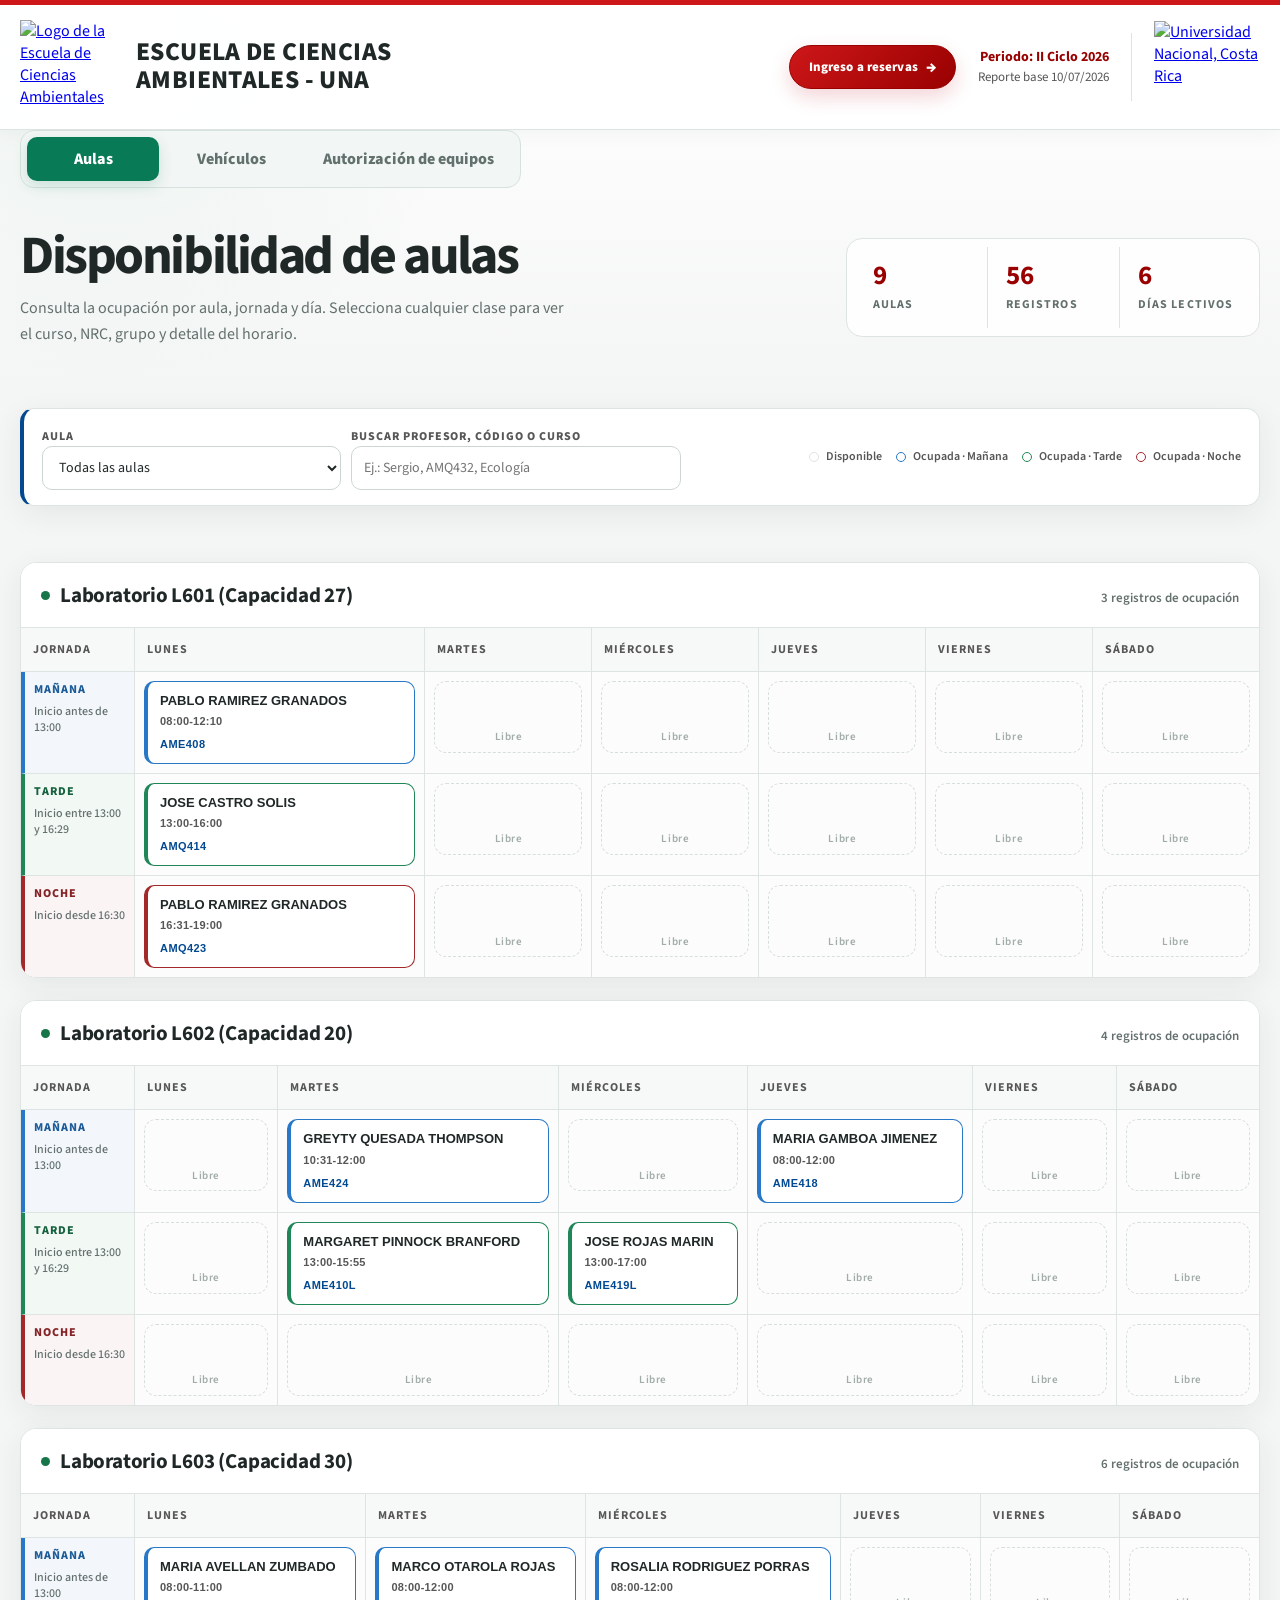
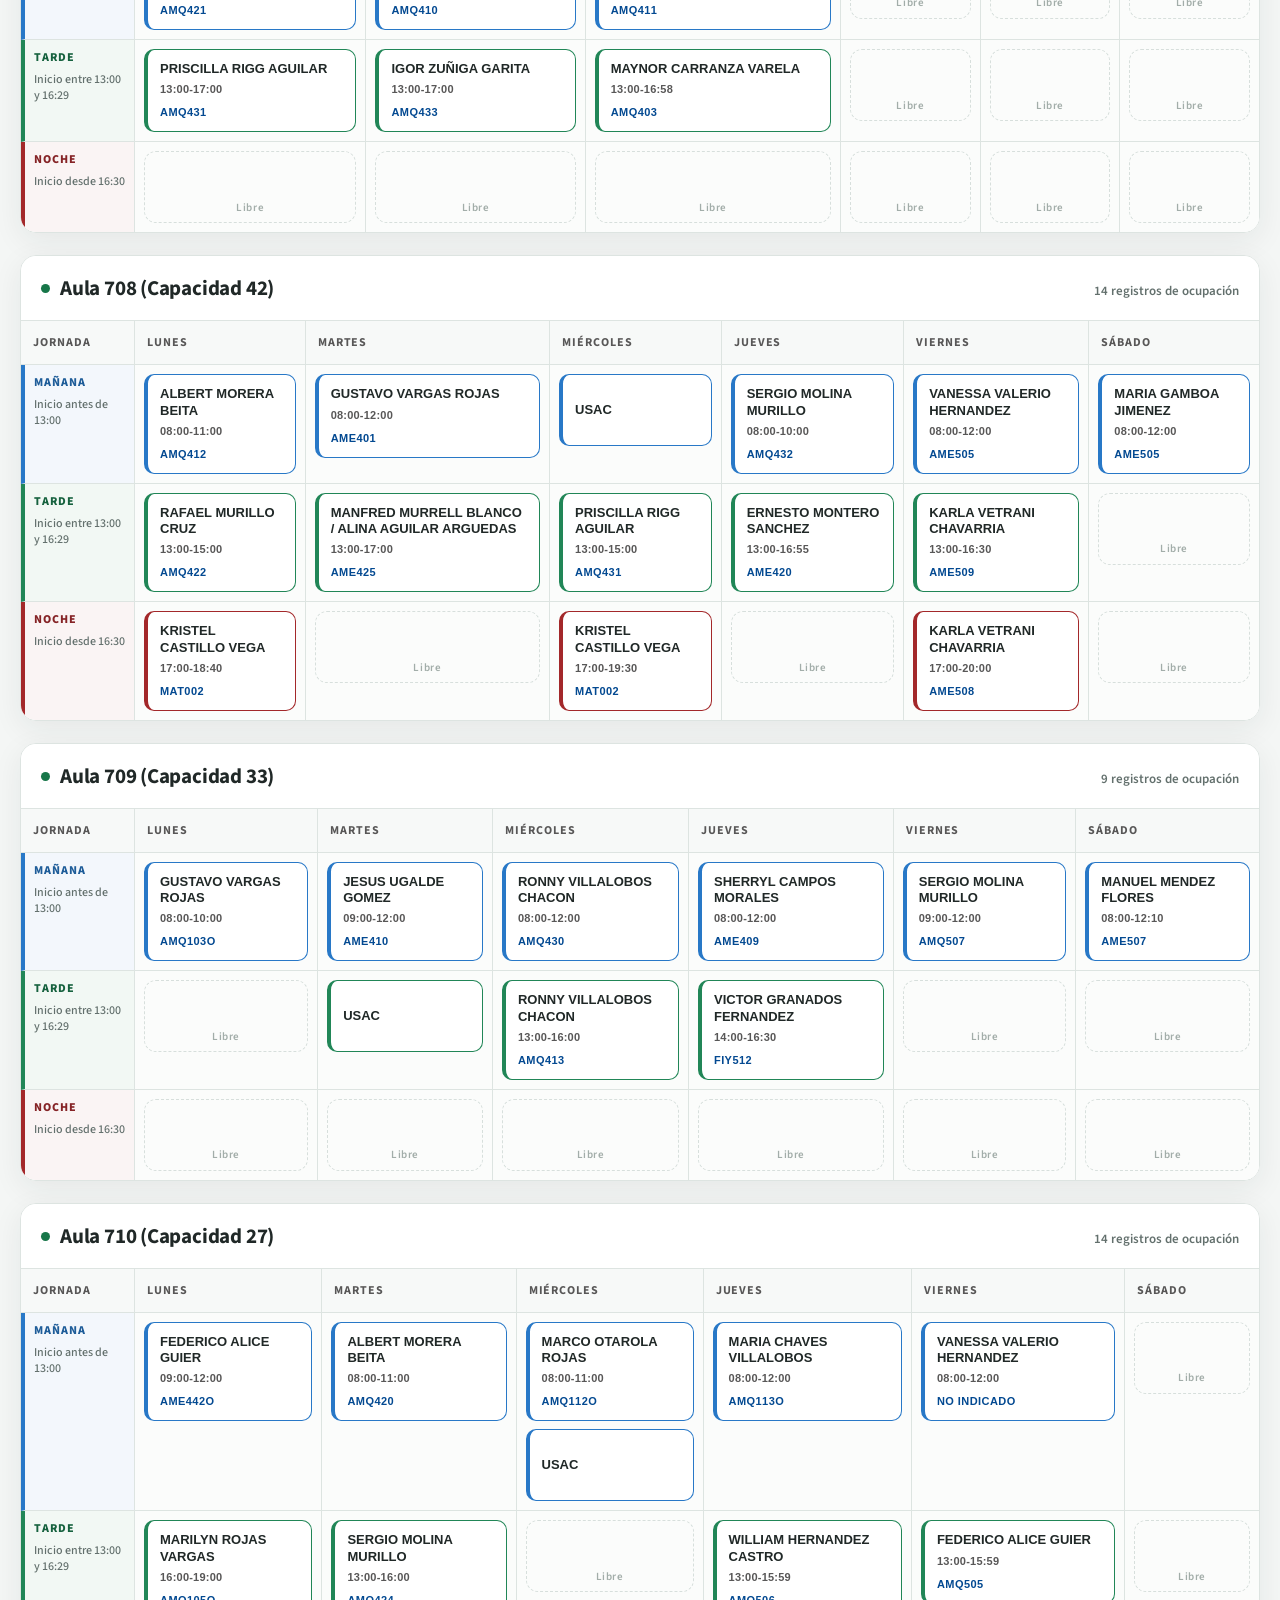
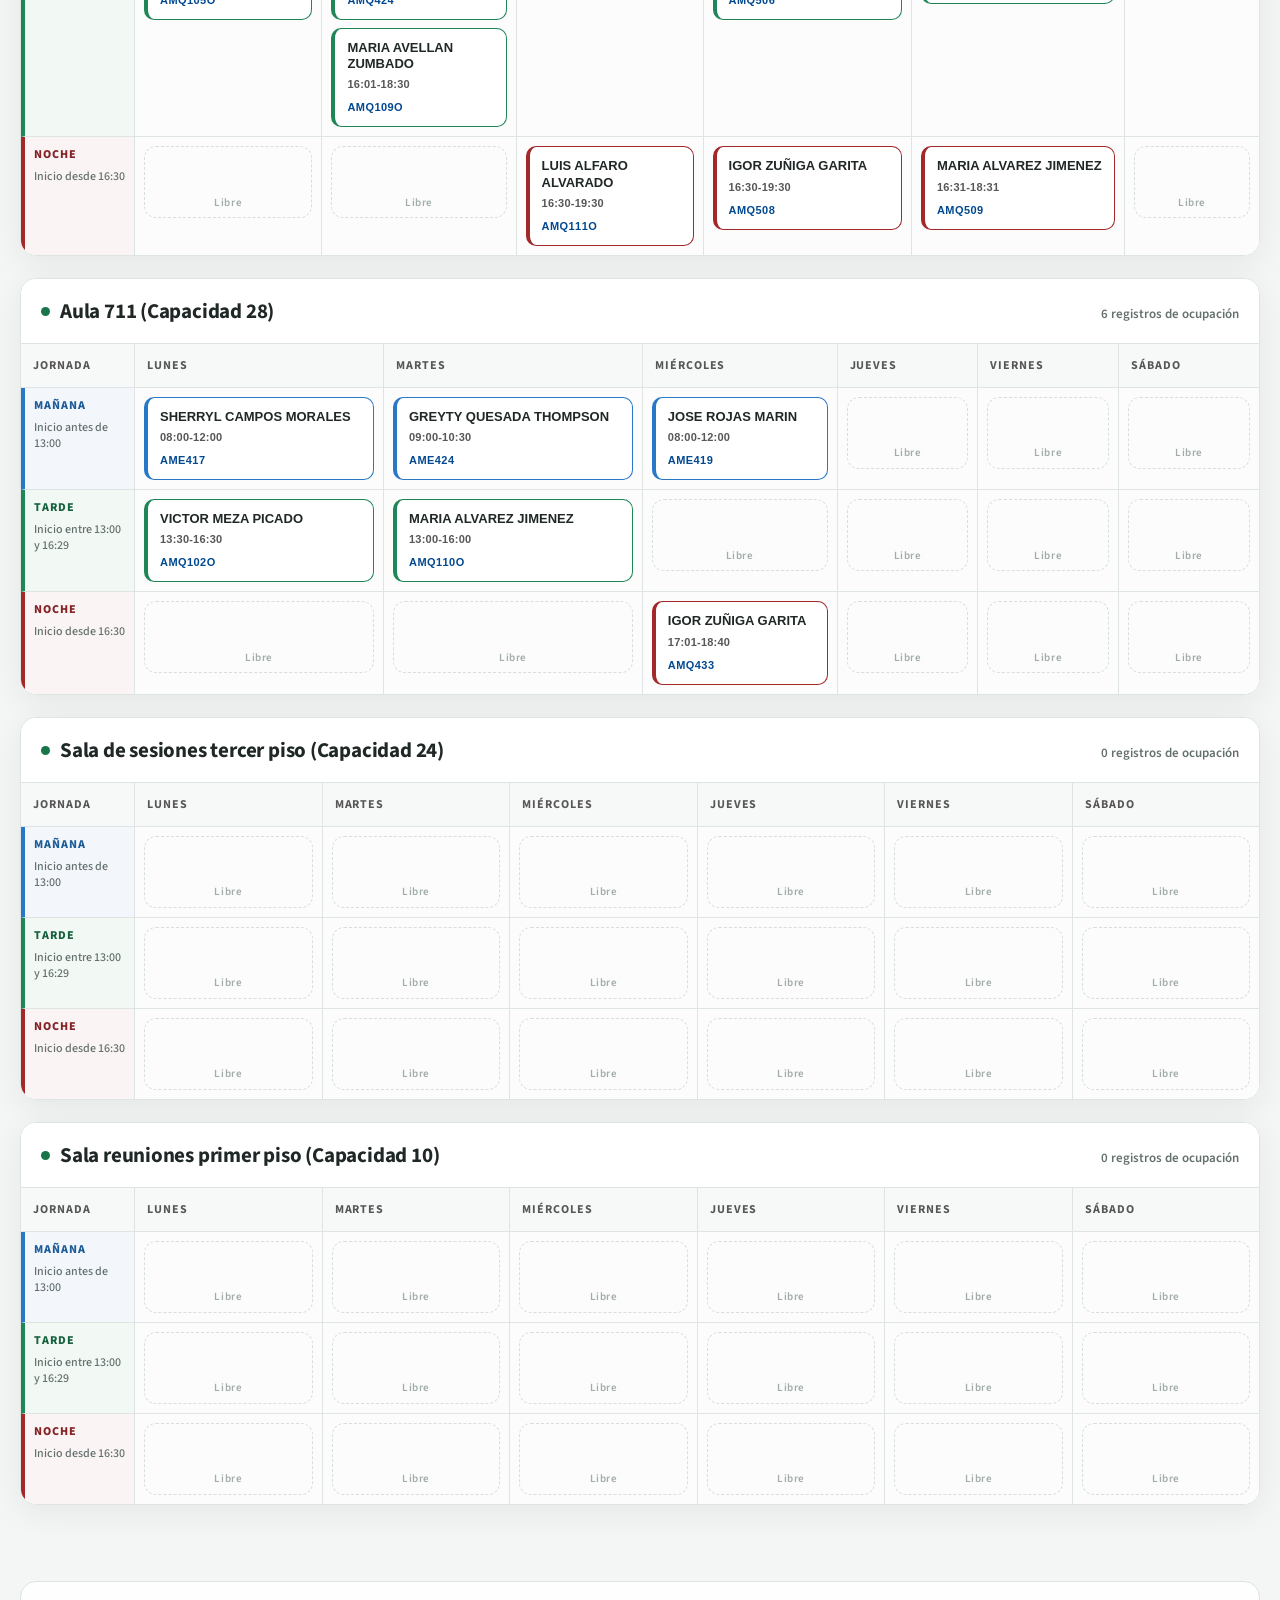
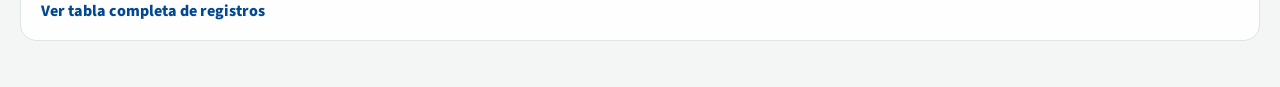
==== commit e582ce88: "Agregar autorizaciones docentes de equipo" ====
--- a/index.html
+++ b/index.html
@@ -186,6 +186,7 @@
     }
   </style>
   <link rel="stylesheet" href="vehiculos.css?v=2" />
+  <link rel="stylesheet" href="conserjeria.css?v=5" />
   <link rel="preconnect" href="https://fonts.googleapis.com" />
   <link rel="preconnect" href="https://fonts.gstatic.com" crossorigin />
   <link href="https://fonts.googleapis.com/css2?family=Source+Sans+3:wght@400;500;600;700;800&display=swap" rel="stylesheet" />
@@ -366,6 +367,8 @@
     <nav class="module-switch" aria-label="Tipo de disponibilidad">
       <button type="button" id="showPublicClassrooms" aria-selected="true">Aulas</button>
       <button type="button" id="showPublicVehicles" aria-selected="false">Vehículos</button>
+      <a href="autorizaciones-equipos.html">Autorización de equipos</a>
+      <button type="button" class="conserjeria-launch" id="conserjeriaOpenBtn" hidden aria-hidden="true" data-feature-disabled>Conserjería</button>
     </nav>
 
     <div id="classroomPublicView">
@@ -1564,10 +1567,142 @@
 
     renderSchedules();
   </script>
-  <script src="https://cdn.jsdelivr.net/npm/@supabase/supabase-js@2.112.4"></script>
+  <dialog class="conserjeria-dialog" id="conserjeriaDialog">
+    <div class="conserjeria-head">
+      <div class="lock-mark">🔐</div>
+      <div>
+        <h2>Conserjería</h2>
+        <p>Reporte de limpieza por aposento</p>
+      </div>
+      <button type="button" class="conserjeria-close" id="conserjeriaCloseBtn" aria-label="Cerrar">×</button>
+    </div>
+    <div class="conserjeria-body">
+
+      <div class="conserjeria-step is-active" data-step="login">
+        <form id="conserjeriaLoginForm">
+          <label for="conserjeriaPassword">Contraseña de conserjería</label>
+          <input type="password" id="conserjeriaPassword" required autocomplete="current-password" placeholder="••••••••" />
+          <button type="submit" class="conserjeria-btn-primary" id="conserjeriaLoginBtn">Entrar</button>
+        </form>
+        <p class="conserjeria-msg" id="conserjeriaLoginMsg"></p>
+      </div>
+
+      <div class="conserjeria-step" data-step="scan">
+        <div class="conserjeria-session-row">
+          <span>Sesión activa: <strong id="conserjeriaSessionName">—</strong></span>
+          <button type="button" id="conserjeriaLogoutBtn">Cerrar sesión</button>
+        </div>
+
+        <nav class="conserjeria-tabs" aria-label="Opciones de conserjería">
+          <button type="button" class="is-active" data-conserjeria-tab="scan" aria-selected="true">📷 Escanear</button>
+          <button type="button" data-conserjeria-tab="agenda" aria-selected="false">📋 Agenda diaria</button>
+          <button type="button" data-conserjeria-tab="reports" aria-selected="false">✓ Reportes</button>
+        </nav>
+
+        <section class="conserjeria-tab-panel is-active" data-conserjeria-panel="scan">
+          <div id="conserjeriaScanIdle">
+            <button type="button" class="conserjeria-scan-btn" id="conserjeriaScanBtn">
+              <span class="emoji">📷</span><span><b>Escanear código QR</b><small>Abrir formulario del recinto</small></span>
+            </button>
+          </div>
+          <div id="conserjeriaScanActivo" hidden>
+            <div id="conserjeriaQrReader"></div>
+            <button type="button" class="conserjeria-btn-secondary" id="conserjeriaCancelScanBtn">Cancelar escaneo</button>
+          </div>
+          <p class="conserjeria-msg" id="conserjeriaScanMsg"></p>
+          <div class="conserjeria-scan-help">
+            <span>1</span><p>Ubica el QR físico del recinto.</p>
+            <span>2</span><p>Escanéalo para abrir las labores correspondientes.</p>
+            <span>3</span><p>Marca lo realizado y envía el reporte.</p>
+          </div>
+        </section>
+
+        <section class="conserjeria-tab-panel" data-conserjeria-panel="agenda" hidden aria-labelledby="conserjeriaJornadaTitle">
+          <div class="conserjeria-jornada-head">
+            <div><span>Mi jornada</span><h3 id="conserjeriaJornadaTitle">Agenda diaria</h3></div>
+            <button type="button" id="conserjeriaRefreshSummary" aria-label="Actualizar agenda">↻</button>
+          </div>
+          <div class="conserjeria-summary-filters">
+            <label for="conserjeriaSummaryDate">Día</label>
+            <input type="date" id="conserjeriaSummaryDate" />
+            <label for="conserjeriaSummaryRoom">Recinto</label>
+            <select id="conserjeriaSummaryRoom"><option value="">Todos</option></select>
+          </div>
+          <div class="conserjeria-summary-counts" id="conserjeriaSummaryCounts"></div>
+          <div class="conserjeria-summary-list" id="conserjeriaSummaryList">
+            <p class="conserjeria-tip">Cargando la agenda…</p>
+          </div>
+        </section>
+
+        <section class="conserjeria-tab-panel" data-conserjeria-panel="reports" hidden aria-labelledby="conserjeriaReportsTitle">
+          <div class="conserjeria-jornada-head">
+            <div><span>Mi trabajo</span><h3 id="conserjeriaReportsTitle">Reportes realizados</h3></div>
+            <button type="button" id="conserjeriaRefreshReports" aria-label="Actualizar reportes">↻</button>
+          </div>
+          <div class="conserjeria-reports-filter">
+            <label for="conserjeriaReportsDate">Día</label>
+            <input type="date" id="conserjeriaReportsDate" />
+          </div>
+          <div class="conserjeria-reports-list" id="conserjeriaReportsList">
+            <p class="conserjeria-tip">Selecciona esta pestaña para consultar tus reportes.</p>
+          </div>
+        </section>
+      </div>
+
+      <div class="conserjeria-step" data-step="form">
+        <div class="conserjeria-badge">
+          <span class="icon" id="conserjeriaAposentoIcono">📍</span>
+          <div><b id="conserjeriaAposentoLabel">Aposento</b><span id="conserjeriaRutinaLabel">Estos datos se registran automáticamente</span></div>
+        </div>
+        <form id="conserjeriaReporteForm">
+          <label for="conserjeriaFechaHora">Fecha y hora</label>
+          <input type="text" id="conserjeriaFechaHora" disabled />
+          <label for="conserjeriaFuncionario">Funcionario</label>
+          <input type="text" id="conserjeriaFuncionario" disabled />
+          <label for="conserjeriaAposento">Aposento</label>
+          <input type="text" id="conserjeriaAposento" disabled />
+          <fieldset class="conserjeria-checklist-fieldset">
+            <legend>Labores realizadas</legend>
+            <p>Marca únicamente las labores que completaste en este recinto.</p>
+            <div class="conserjeria-checklist" id="conserjeriaChecklist"></div>
+          </fieldset>
+          <label for="conserjeriaObservaciones">Observaciones</label>
+          <textarea id="conserjeriaObservaciones" placeholder="Opcional"></textarea>
+          <div class="conserjeria-photo-block">
+            <label for="conserjeriaFoto">Evidencia fotográfica <span id="conserjeriaFotoRequired"></span></label>
+            <p>La imagen se comprime antes de enviarse para ahorrar datos y almacenamiento.</p>
+            <input type="file" id="conserjeriaFoto" accept="image/*" capture="environment" />
+            <div class="conserjeria-photo-preview" id="conserjeriaFotoPreview" hidden>
+              <img id="conserjeriaFotoImage" alt="Vista previa de la evidencia" />
+              <div><strong id="conserjeriaFotoSize"></strong><button type="button" id="conserjeriaFotoRemove">Quitar foto</button></div>
+            </div>
+          </div>
+          <button type="submit" class="conserjeria-btn-primary" id="conserjeriaEnviarBtn">Enviar</button>
+          <button type="button" class="conserjeria-btn-secondary" id="conserjeriaVolverScanBtn">📷 Volver a escanear</button>
+        </form>
+        <p class="conserjeria-msg" id="conserjeriaFormMsg"></p>
+      </div>
+
+      <div class="conserjeria-step" data-step="exito">
+        <div class="conserjeria-success">
+          <div class="check">✅</div>
+          <h3>¡Reporte enviado!</h3>
+          <p id="conserjeriaExitoTexto">Gracias por su trabajo.</p>
+          <button type="button" class="conserjeria-btn-primary" id="conserjeriaSiguienteBtn">📷 Escanear siguiente aposento</button>
+          <div class="conserjeria-countdown" id="conserjeriaCountdown"></div>
+        </div>
+      </div>
+
+    </div>
+  </dialog>
+
+  <script src="https://cdn.jsdelivr.net/npm/@supabase/supabase-js@2"></script>
+  <script src="https://cdnjs.cloudflare.com/ajax/libs/html5-qrcode/2.3.8/html5-qrcode.min.js"></script>
   <script src="config.js?v=5"></script>
-  <script src="vehiculos-publicos.js?v=6"></script>
-  <script src="visit-counter.js?v=1"></script>
+  <script src="vehiculos-imagenes.js?v=1"></script>
+  <script src="vehiculos-publicos.js?v=7"></script>
+  <script src="conserjeria-publico.js?v=5"></script>
+  <script src="visit-counter.js?v=2"></script>
   <script src="pwa-install.js?v=1"></script>
 </body>
 </html>
--- a/vehiculos.css
+++ b/vehiculos.css
@@ -11,6 +11,8 @@
   --vehicle-muted: #62716d;
   --vehicle-line: #d7e2de;
 }
+
+[data-feature-disabled] { display: none !important; }
 
 .module-switch {
   display: inline-flex;
--- a/conserjeria.css
+++ b/conserjeria.css
@@ -0,0 +1,194 @@
+/* Panel de Conserjería: ventana de contraseña + escaneo de QR + formulario */
+.conserjeria-launch {
+  display: inline-flex; align-items: center; justify-content: center; gap: 8px;
+}
+
+.conserjeria-dialog {
+  width: min(480px, calc(100% - 28px)); padding: 0; border: 0; border-radius: 20px; overflow: hidden;
+  color: #152238; box-shadow: 0 28px 80px rgba(20, 35, 55, .28); font-family: "Source Sans 3", Arial, sans-serif;
+  font-size: 16px; line-height: 1.45;
+}
+.conserjeria-dialog, .conserjeria-dialog * { box-sizing: border-box; }
+.conserjeria-dialog::backdrop { background: rgba(15, 28, 46, .55); backdrop-filter: blur(3px); }
+.conserjeria-dialog[open] { animation: conserjeria-pop .18s ease-out; }
+@keyframes conserjeria-pop { from { transform: scale(.97); opacity: 0; } to { transform: scale(1); opacity: 1; } }
+
+.conserjeria-head {
+  display: flex; align-items: center; gap: 14px; padding: 22px 24px;
+  background: linear-gradient(135deg, #003C71, #007A53); color: #fff;
+}
+.conserjeria-head .lock-mark {
+  display: grid; place-items: center; width: 46px; height: 46px; border-radius: 14px; flex: 0 0 auto;
+  background: rgba(255,255,255,.18); font-size: 22px;
+}
+.conserjeria-head h2 { margin: 0; font-size: 22px; line-height: 1.2; }
+.conserjeria-head p { margin: 4px 0 0; font-size: 15px; line-height: 1.3; opacity: .95; }
+.conserjeria-close {
+  margin-left: auto; width: 44px; height: 44px; flex: 0 0 auto; border: 0; border-radius: 50%;
+  color: #fff; background: rgba(255,255,255,.18); font-size: 24px; line-height: 1; cursor: pointer;
+}
+.conserjeria-close:hover { background: rgba(255,255,255,.32); }
+
+.conserjeria-body { padding: 24px; max-height: 72vh; overflow-y: auto; }
+.conserjeria-step { display: none; }
+.conserjeria-step.is-active { display: block; }
+
+.conserjeria-body label { display: block; margin: 16px 0 7px; font-size: 14px; line-height: 1.35; font-weight: 800; letter-spacing: .04em; text-transform: uppercase; color: #455463; }
+.conserjeria-body label:first-of-type { margin-top: 0; }
+.conserjeria-body input, .conserjeria-body textarea, .conserjeria-body select {
+  width: 100%; padding: 13px 14px; border: 1px solid #D7E0EA; border-radius: 11px; color: #152238; background: #fff; font: inherit; font-size: 17px;
+}
+.conserjeria-body input:focus, .conserjeria-body textarea:focus, .conserjeria-body select:focus { border-color: #007A53; outline: 3px solid rgba(0,122,83,.14); }
+.conserjeria-body input:disabled { background: #F3F6F8; color: #45525f; }
+.conserjeria-body textarea { min-height: 96px; resize: vertical; }
+
+.conserjeria-btn-primary {
+  width: 100%; min-height: 54px; margin-top: 18px; border: 0; border-radius: 11px;
+  color: #fff; background: #007A53; font: inherit; font-size: 17px; font-weight: 800; cursor: pointer;
+}
+.conserjeria-btn-primary:hover, .conserjeria-btn-primary:focus-visible { background: #065f41; }
+.conserjeria-btn-primary:disabled { opacity: .55; cursor: not-allowed; }
+.conserjeria-btn-secondary {
+  width: 100%; min-height: 50px; margin-top: 10px; border: 1px solid #D7E0EA; border-radius: 11px;
+  color: #152238; background: #F3F6F8; font: inherit; font-size: 16px; font-weight: 700; cursor: pointer;
+}
+
+.conserjeria-msg { margin: 14px 0 0; padding: 12px 13px; border-radius: 10px; font-size: 15px; line-height: 1.4; display: none; }
+.conserjeria-msg.is-error { display: block; color: #8f1c27; background: #fff0f1; }
+.conserjeria-msg.is-success { display: block; color: #075c40; background: #eff9f4; }
+
+.conserjeria-session-row {
+  display: flex; align-items: center; justify-content: space-between; gap: 10px; margin-bottom: 6px;
+  padding: 12px 14px; border-radius: 11px; background: #EEF3F7; font-size: 16px;
+}
+.conserjeria-session-row strong { color: #003C71; }
+.conserjeria-session-row button { min-height: 44px; border: 0; background: transparent; color: #a50f19; font-weight: 800; font-size: 15px; cursor: pointer; padding: 6px 0; }
+
+.conserjeria-tabs {
+  display: grid; grid-template-columns: repeat(3, 1fr); gap: 4px; margin: 12px 0 14px;
+  padding: 4px; border-radius: 12px; background: #EEF3F7;
+}
+.conserjeria-tabs button {
+  min-width: 0; min-height: 50px; padding: 10px 5px; border: 0; border-radius: 9px; color: #455463;
+  background: transparent; font: inherit; font-size: 15px; line-height: 1.2; font-weight: 750; cursor: pointer;
+}
+.conserjeria-tabs button.is-active { color: #003C71; background: #fff; box-shadow: 0 2px 8px rgba(21,34,56,.08); }
+.conserjeria-tab-panel { min-height: 220px; }
+.conserjeria-tab-panel[hidden] { display: none; }
+
+.conserjeria-scan-btn {
+  display: flex; align-items: center; justify-content: flex-start; gap: 13px;
+  width: 100%; min-height: 72px; margin: 0; padding: 13px 18px; border: 0; border-radius: 14px;
+  background: linear-gradient(135deg, #003C71, #007A53); color: #fff; text-align: left; cursor: pointer;
+  box-shadow: 0 8px 20px rgba(0, 60, 113, .22);
+}
+.conserjeria-scan-btn .emoji { font-size: 32px; }
+.conserjeria-scan-btn b { display: block; font-size: 18px; line-height: 1.25; }
+.conserjeria-scan-btn small { display: block; margin-top: 3px; font-size: 15px; line-height: 1.3; font-weight: 500; opacity: .95; }
+.conserjeria-tip { margin: 8px 0 0; font-size: 15px; line-height: 1.4; color: #455463; text-align: center; }
+.conserjeria-scan-help {
+  display: grid; grid-template-columns: 25px 1fr; gap: 8px 9px; margin-top: 18px; padding: 14px;
+  border: 1px solid #E1E8EF; border-radius: 12px; background: #F8FAFC;
+}
+.conserjeria-scan-help span { display: grid; place-items: center; width: 26px; height: 26px; border-radius: 50%; color: #fff; background: #007A53; font-size: 14px; font-weight: 800; }
+.conserjeria-scan-help p { margin: 1px 0 0; color: #455463; font-size: 15px; line-height: 1.4; }
+#conserjeriaQrReader { width: 100%; border-radius: 14px; overflow: hidden; border: 1px solid #D7E0EA; }
+
+.conserjeria-tab-panel[data-conserjeria-panel="agenda"],
+.conserjeria-tab-panel[data-conserjeria-panel="reports"] {
+  padding: 15px; border: 1px solid #DCE5ED; border-radius: 14px; background: #F8FAFC;
+}
+.conserjeria-jornada-head { display: flex; align-items: center; justify-content: space-between; gap: 12px; }
+.conserjeria-jornada-head span { color: #007A53; font-size: 13px; font-weight: 800; letter-spacing: .08em; text-transform: uppercase; }
+.conserjeria-jornada-head h3 { margin: 2px 0 0; font-size: 20px; line-height: 1.25; }
+.conserjeria-jornada-head button {
+  width: 36px; height: 36px; border: 1px solid #D7E0EA; border-radius: 50%; background: #fff;
+  color: #003C71; font-size: 20px; cursor: pointer;
+}
+.conserjeria-summary-filters { display: grid; grid-template-columns: 1fr 1fr; gap: 8px; margin-top: 12px; }
+.conserjeria-summary-filters label { margin: 0 0 -3px; }
+.conserjeria-summary-filters input, .conserjeria-summary-filters select { padding: 10px 11px; font-size: 16px; }
+.conserjeria-summary-counts { display: grid; grid-template-columns: repeat(3, 1fr); gap: 6px; margin: 12px 0 8px; }
+.conserjeria-summary-counts span { padding: 9px 5px; border-radius: 8px; background: #fff; text-align: center; color: #455463; font-size: 14px; line-height: 1.3; }
+.conserjeria-summary-counts b { display: block; margin-bottom: 2px; color: #152238; font-size: 22px; }
+.conserjeria-summary-list { display: grid; gap: 7px; margin-top: 2px; }
+.conserjeria-summary-item { display: grid; grid-template-columns: 32px 1fr auto; align-items: center; gap: 10px; padding: 12px; border-radius: 10px; background: #fff; }
+.conserjeria-summary-status { display: grid; place-items: center; width: 30px; height: 30px; border-radius: 50%; font-size: 16px; font-weight: 900; }
+.conserjeria-summary-item strong { display: block; font-size: 17px; line-height: 1.3; }
+.conserjeria-summary-item p { margin: 4px 0 0; color: #455463; font-size: 15px; line-height: 1.45; }
+.conserjeria-summary-item small { font-size: 14px; line-height: 1.3; font-weight: 800; }
+.conserjeria-summary-item.is-complete .conserjeria-summary-status { color: #075c40; background: #DDF5E9; }
+.conserjeria-summary-item.is-complete small { color: #075c40; }
+.conserjeria-summary-item.is-pending .conserjeria-summary-status { color: #9A6500; background: #FFF1CC; }
+.conserjeria-summary-item.is-pending small { color: #9A6500; }
+.conserjeria-summary-item.is-incomplete .conserjeria-summary-status { color: #9C252C; background: #FFE1E3; }
+.conserjeria-summary-item.is-incomplete small { color: #9C252C; }
+.conserjeria-empty { margin: 8px 0 0; color: #455463; text-align: center; font-size: 15px; line-height: 1.4; }
+.conserjeria-empty.is-error { color: #8f1c27; }
+
+.conserjeria-reports-filter { margin-top: 12px; }
+.conserjeria-reports-filter label { margin: 0 0 5px; }
+.conserjeria-reports-filter input { padding: 10px 11px; font-size: 16px; }
+.conserjeria-reports-list { display: grid; gap: 8px; margin-top: 12px; }
+.conserjeria-report-item { padding: 13px 14px; border-radius: 11px; background: #fff; border-left: 4px solid #007A53; }
+.conserjeria-report-item-head { display: flex; align-items: center; justify-content: space-between; gap: 8px; }
+.conserjeria-report-item strong { font-size: 17px; }
+.conserjeria-report-item time { color: #455463; font-size: 14px; font-weight: 700; }
+.conserjeria-report-item p { margin: 7px 0 0; color: #455463; font-size: 15px; line-height: 1.45; }
+.conserjeria-report-badges { display: flex; flex-wrap: wrap; gap: 5px; margin-top: 7px; }
+.conserjeria-report-badges span { padding: 5px 9px; border-radius: 999px; color: #075c40; background: #E3F5EC; font-size: 13.5px; line-height: 1.25; font-weight: 700; }
+.conserjeria-report-badges .is-missing { color: #8f1c27; background: #FFE6E8; }
+
+.conserjeria-readonly-grid { display: grid; grid-template-columns: 1fr; gap: 4px; margin-bottom: 4px; }
+.conserjeria-badge {
+  display: flex; align-items: center; gap: 10px; padding: 12px 14px; border-radius: 12px;
+  background: #EEF3F7; margin-bottom: 14px;
+}
+.conserjeria-badge .icon { font-size: 24px; }
+.conserjeria-badge b { display: block; font-size: 17px; color: #152238; }
+.conserjeria-badge span { font-size: 15px; color: #455463; }
+
+.conserjeria-checklist-fieldset { margin: 18px 0 4px; padding: 0; border: 0; }
+.conserjeria-checklist-fieldset legend { color: #152238; font-size: 18px; font-weight: 800; }
+.conserjeria-checklist-fieldset > p, .conserjeria-photo-block > p { margin: 4px 0 12px; color: #455463; font-size: 15px; line-height: 1.4; }
+.conserjeria-checklist { display: grid; gap: 8px; }
+.conserjeria-body .conserjeria-check-item {
+  display: flex; align-items: center; gap: 11px; margin: 0; padding: 11px 12px; border: 1px solid #DCE5ED;
+  border-radius: 10px; background: #F8FAFC; color: #152238; font-size: 17px; line-height: 1.35; font-weight: 700;
+  letter-spacing: 0; text-transform: none; cursor: pointer;
+}
+.conserjeria-body .conserjeria-check-item:has(input:checked) { border-color: #8AC5AE; background: #EFF9F4; }
+.conserjeria-body .conserjeria-check-item input { width: 24px; height: 24px; flex: 0 0 auto; margin: 0; accent-color: #007A53; }
+.conserjeria-check-item span { display: block; }
+.conserjeria-check-item small { display: block; margin-top: 2px; color: #526170; font-size: 14px; line-height: 1.3; font-weight: 500; }
+
+.conserjeria-photo-block { margin-top: 16px; padding: 13px; border-radius: 12px; background: #F3F6F8; }
+.conserjeria-photo-block > label { margin-top: 0; color: #152238; text-transform: none; font-size: 17px; letter-spacing: 0; }
+.conserjeria-photo-block > label span { color: #007A53; font-size: 15px; }
+.conserjeria-photo-block input[type="file"] { padding: 10px; background: #fff; font-size: 15px; }
+.conserjeria-photo-preview { display: grid; grid-template-columns: 84px 1fr; gap: 10px; margin-top: 10px; align-items: center; }
+.conserjeria-photo-preview[hidden] { display: none; }
+.conserjeria-photo-preview img { width: 84px; height: 66px; border-radius: 8px; object-fit: cover; }
+.conserjeria-photo-preview strong { display: block; font-size: 15px; }
+.conserjeria-photo-preview button { min-height: 44px; margin-top: 4px; padding: 6px 0; border: 0; background: transparent; color: #a50f19; font-size: 15px; font-weight: 700; cursor: pointer; }
+
+@media (max-width: 600px) {
+  .conserjeria-dialog {
+    width: 100vw; max-width: none; height: 100dvh; max-height: none; margin: 0; border-radius: 0;
+  }
+  .conserjeria-dialog[open] { display: flex; flex-direction: column; animation: none; }
+  .conserjeria-head { padding: max(14px, env(safe-area-inset-top)) 18px 14px; flex: 0 0 auto; }
+  .conserjeria-head .lock-mark { width: 40px; height: 40px; border-radius: 12px; }
+  .conserjeria-body { flex: 1 1 auto; max-height: none; padding: 16px 18px max(18px, env(safe-area-inset-bottom)); overflow-y: auto; }
+  .conserjeria-session-row { margin-bottom: 0; }
+  .conserjeria-tabs { position: sticky; top: -16px; z-index: 3; margin-top: 10px; }
+  .conserjeria-tab-panel { min-height: 0; }
+  .conserjeria-summary-item { grid-template-columns: 32px 1fr; }
+  .conserjeria-summary-item small { grid-column: 2; }
+}
+
+.conserjeria-success { text-align: center; padding: 12px 0; }
+.conserjeria-success .check { font-size: 52px; }
+.conserjeria-success h3 { margin: 8px 0 4px; font-size: 22px; }
+.conserjeria-success p { margin: 0; color: #455463; font-size: 17px; line-height: 1.4; }
+.conserjeria-countdown { margin-top: 10px; font-size: 15px; color: #6B7885; }
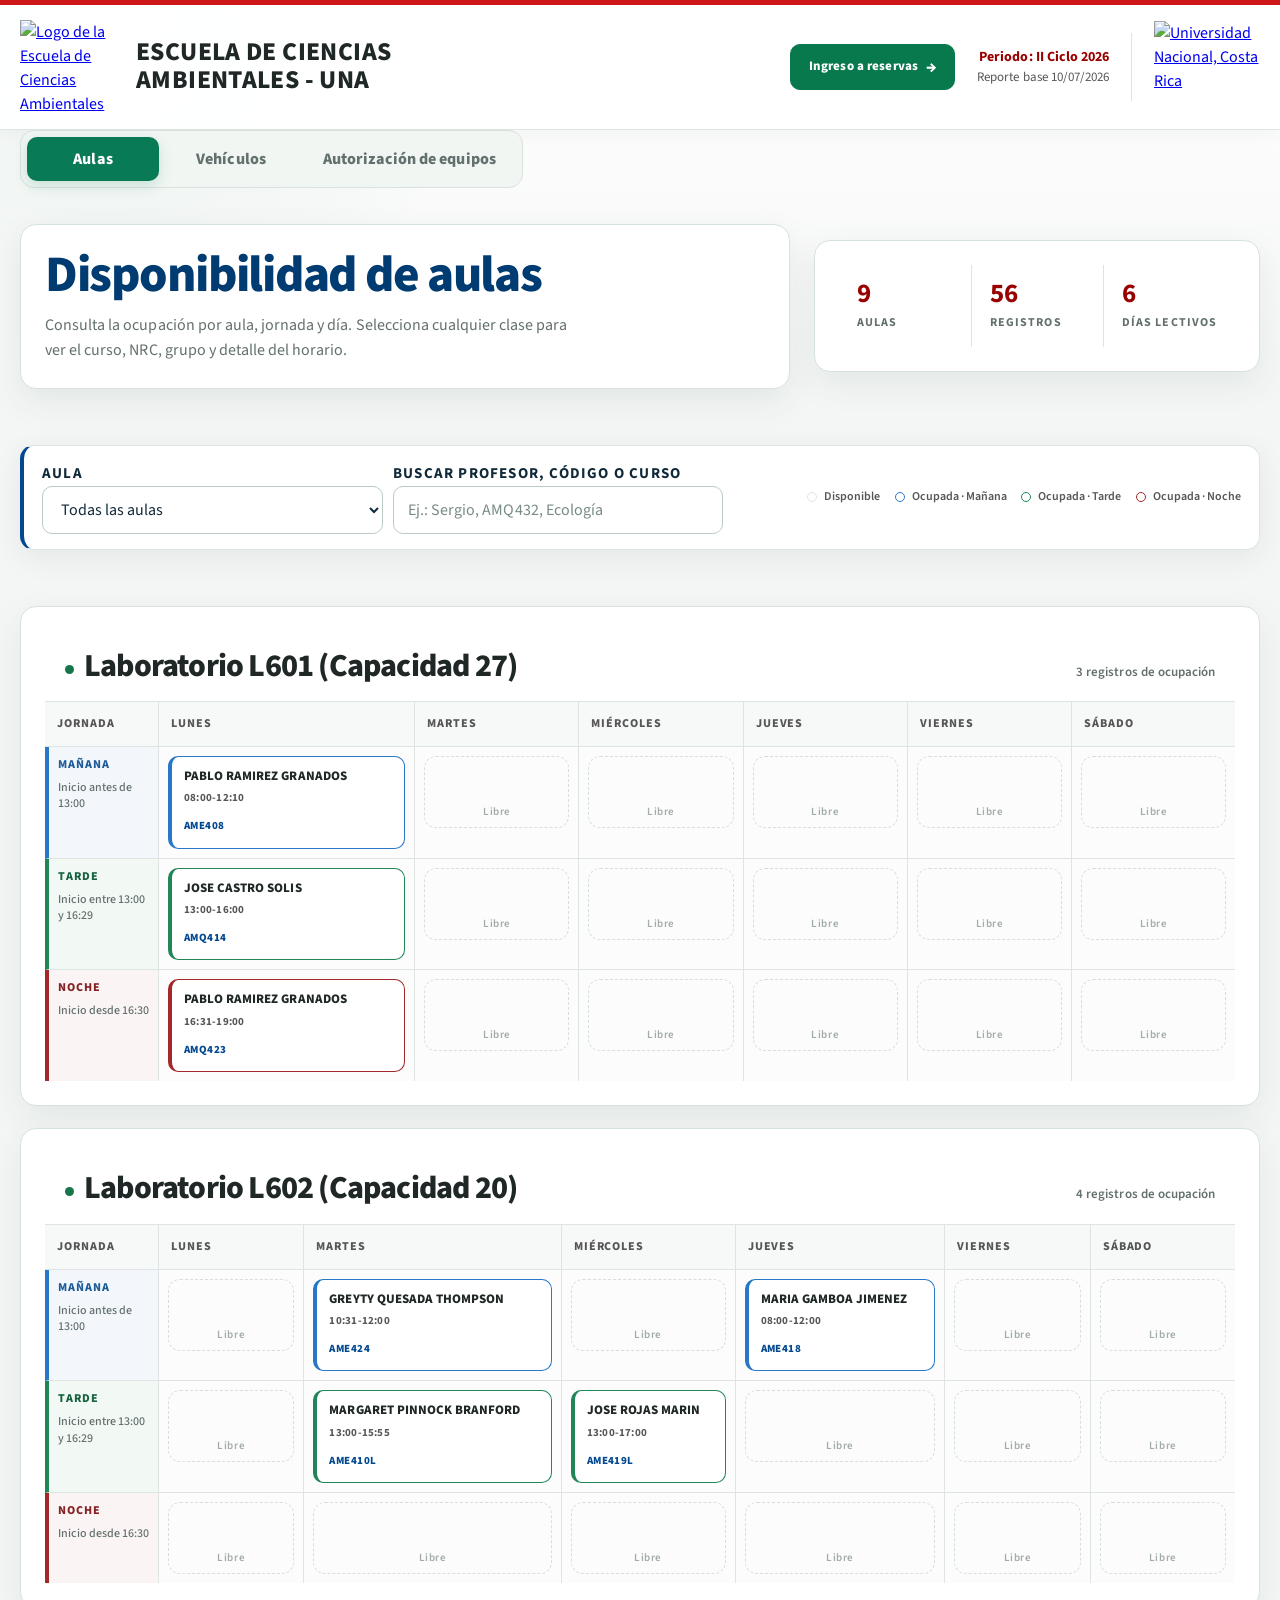
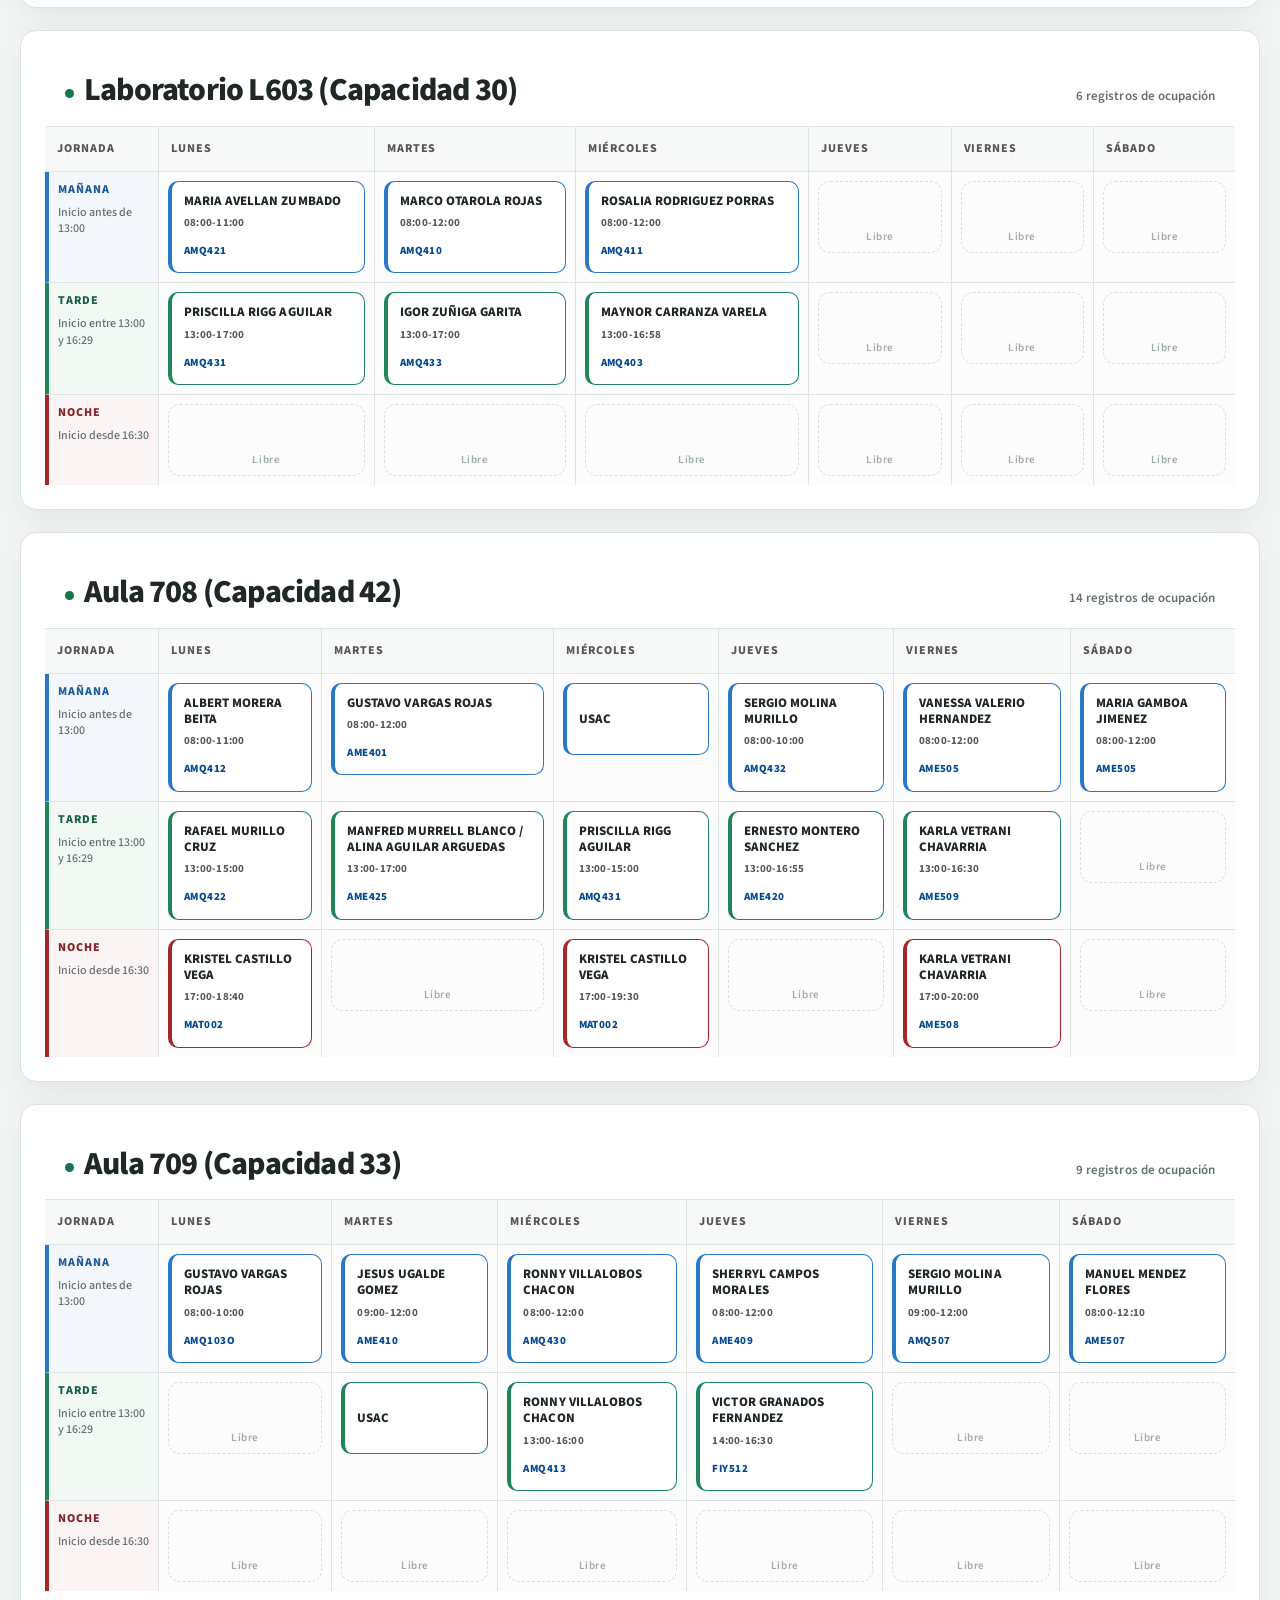
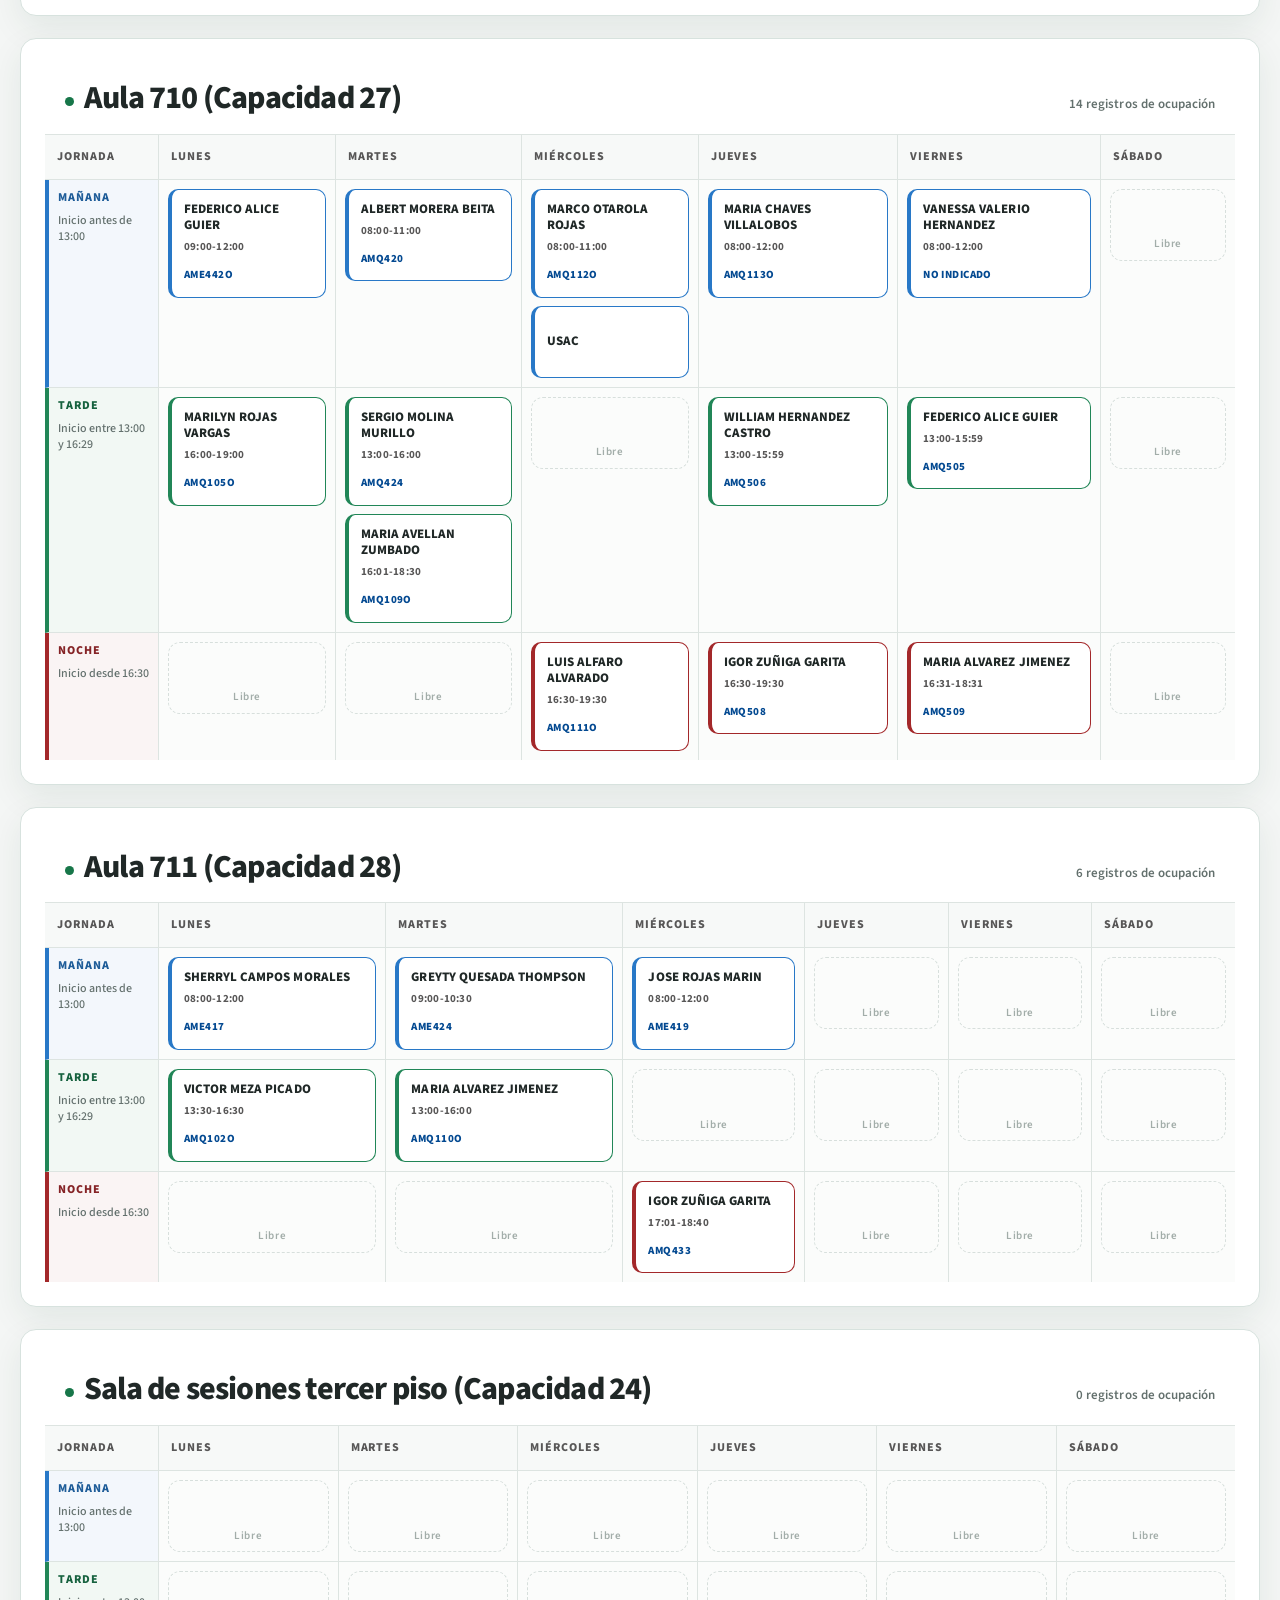
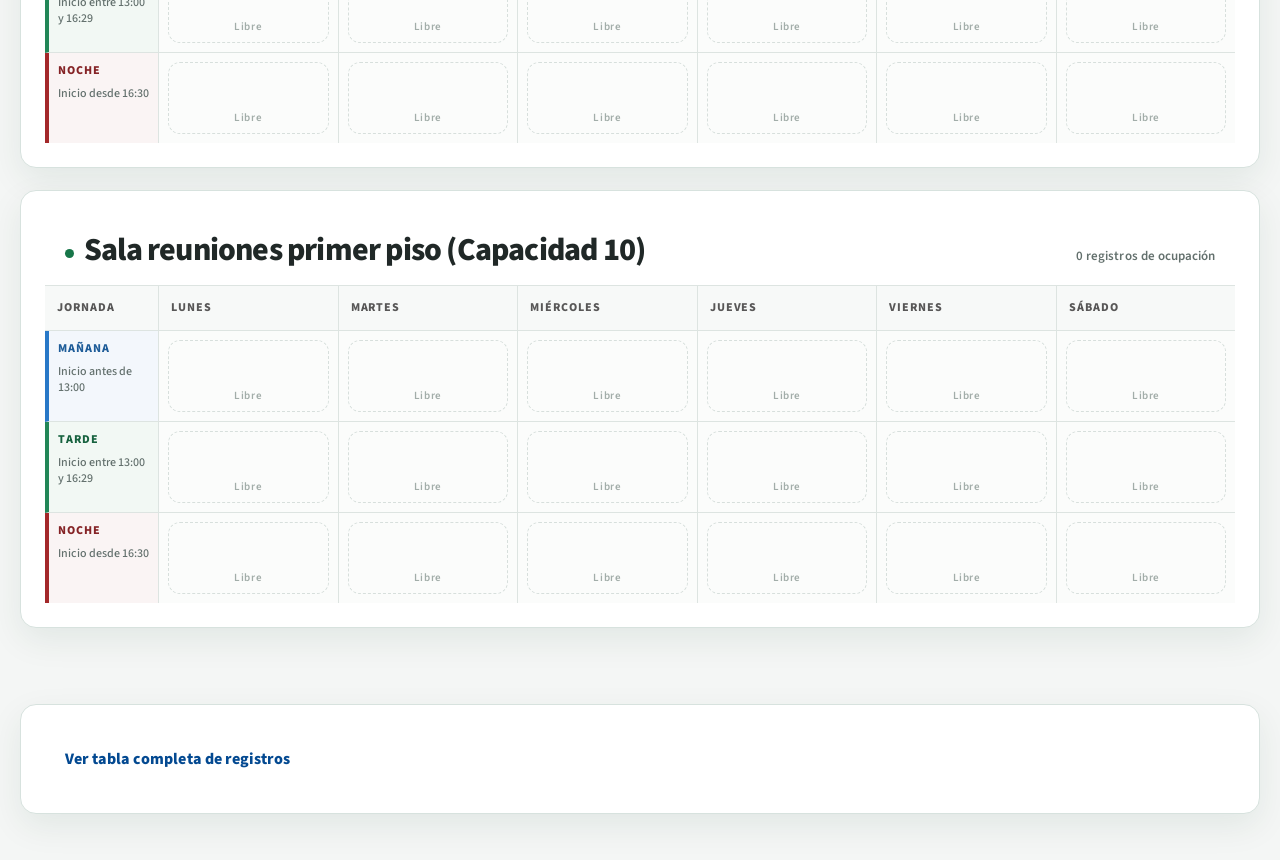
==== commit 0bbe197c: "Estandarizar sistema visual en todas las paginas" ====
--- a/index.html
+++ b/index.html
@@ -336,6 +336,7 @@
       #searchInput { min-width:0; }
     }
   </style>
+  <link rel="stylesheet" href="visual-system.css?v=3" />
 </head>
 <body>
   <header class="hero">
@@ -403,7 +404,7 @@
             <div><strong>Ingreso a reservas</strong><span>Usa tu correo institucional y contraseña.</span></div>
           </div>
           <label for="loginEmail">Correo electrónico</label>
-          <input id="loginEmail" name="email" type="email" autocomplete="username" placeholder="nombre.apellido.apellido@una.cr" pattern="[a-z0-9-]+\.[a-z0-9-]+\.[a-z0-9-]+@una\.cr" title="Usa el formato nombre.apellido.apellido@una.cr" required />
+          <input id="loginEmail" name="email" type="email" autocomplete="username" placeholder="nombre.apellido@una.cr" pattern="[^@ ]+@una\.cr" title="Ingrese su correo institucional @una.cr" required />
           <label for="loginPassword">Contraseña</label>
           <input id="loginPassword" name="password" type="password" autocomplete="current-password" minlength="8" required />
           <button class="primary-button" type="submit">Ingresar</button>
@@ -498,7 +499,7 @@
           <label for="newUserName">Nombre completo</label>
           <input id="newUserName" name="name" maxlength="100" required />
           <label for="newUserEmail">Correo electrónico</label>
-          <input id="newUserEmail" name="email" type="email" placeholder="nombre.apellido.apellido@una.cr" pattern="[a-z0-9-]+\.[a-z0-9-]+\.[a-z0-9-]+@una\.cr" title="Usa el formato nombre.apellido.apellido@una.cr" required />
+          <input id="newUserEmail" name="email" type="email" placeholder="nombre.apellido@una.cr" pattern="[^@ ]+@una\.cr" title="Ingrese su correo institucional @una.cr" required />
           <label for="newUserPassword">Contraseña temporal</label>
           <input id="newUserPassword" name="password" type="password" minlength="8" required />
           <label for="newUserRole">Tipo de acceso</label>
--- a/visual-system.css
+++ b/visual-system.css
@@ -0,0 +1,155 @@
+:root {
+  --ui-green: #08784d;
+  --ui-green-dark: #075238;
+  --ui-green-deep: #073b2a;
+  --ui-blue: #003c71;
+  --ui-red: #c41720;
+  --ui-ink: #102a3a;
+  --ui-muted: #5b6f77;
+  --ui-bg: #f2f6f4;
+  --ui-surface: #ffffff;
+  --ui-soft: #edf5f1;
+  --ui-line: #d7e2de;
+  --ui-control-line: #b9cbc4;
+  --ui-radius-sm: 10px;
+  --ui-radius: 16px;
+  --ui-radius-lg: 20px;
+  --ui-shadow: 0 12px 34px rgba(7, 59, 42, .08);
+  --ui-focus: 0 0 0 4px rgba(8, 120, 77, .18);
+}
+
+html { font-family: "Source Sans 3", "Segoe UI", sans-serif; color-scheme: light; }
+body { color: var(--ui-ink); font-family: "Source Sans 3", "Segoe UI", sans-serif; font-size: 16px; line-height: 1.5; letter-spacing: .002em; }
+button, input, select, textarea { font: inherit; letter-spacing: inherit; }
+h1, h2, h3, h4 { color: var(--ui-ink); font-family: inherit; font-weight: 800; letter-spacing: -.025em; }
+h1 { font-size: clamp(2.15rem, 4vw, 3.2rem); line-height: 1.05; }
+h2 { font-size: clamp(1.45rem, 2.5vw, 2rem); line-height: 1.14; }
+h3 { font-size: 1.2rem; line-height: 1.25; }
+.eyebrow { color: var(--ui-green); font-size: .78rem; font-weight: 800; letter-spacing: .13em; line-height: 1.2; text-transform: uppercase; }
+main h1 { color: var(--ui-blue) !important; font-size: clamp(2.15rem, 4vw, 3.2rem) !important; line-height: 1.05 !important; letter-spacing: -.025em !important; }
+main h2 { font-size: clamp(1.45rem, 2.5vw, 2rem) !important; line-height: 1.14 !important; letter-spacing: -.025em !important; }
+
+label { color: var(--ui-ink); font-size: .94rem; font-weight: 700; }
+input:not([type="checkbox"]):not([type="radio"]):not([type="file"]),
+select,
+textarea {
+  min-height: 48px;
+  padding: 11px 14px;
+  border: 1px solid var(--ui-control-line);
+  border-radius: var(--ui-radius-sm);
+  color: var(--ui-ink);
+  background: var(--ui-surface);
+  box-shadow: none;
+}
+textarea { min-height: 96px; resize: vertical; }
+input::placeholder, textarea::placeholder { color: #788b84; opacity: 1; }
+input:focus, select:focus, textarea:focus { border-color: var(--ui-green); outline: 0; box-shadow: var(--ui-focus); }
+input:disabled, select:disabled, textarea:disabled { color: #687872; background: #eef2f0; cursor: not-allowed; }
+
+.primary-button,
+.install-button,
+.session-button,
+.login-card button[type="submit"],
+.authorization-card > button,
+#equipmentForm > button,
+.page-heading > button:not(.secondary),
+dialog form > button[type="submit"] {
+  min-height: 46px;
+  padding: 11px 18px;
+  border: 1px solid var(--ui-green);
+  border-radius: var(--ui-radius-sm);
+  color: #fff;
+  background: var(--ui-green);
+  box-shadow: none;
+  font-weight: 800;
+  letter-spacing: .01em;
+  text-decoration: none;
+}
+form button[type="submit"] { border-color: var(--ui-green); color: #fff; background: var(--ui-green); font-weight: 800; letter-spacing: .01em; }
+form button[type="submit"]:hover { border-color: var(--ui-green-dark); background: var(--ui-green-dark); }
+.primary-button:hover,
+.install-button:hover,
+.session-button:hover,
+.login-card button[type="submit"]:hover,
+.authorization-card > button:hover,
+#equipmentForm > button:hover,
+.page-heading > button:not(.secondary):hover,
+dialog form > button[type="submit"]:hover { border-color: var(--ui-green-dark); background: var(--ui-green-dark); }
+.secondary-button, .page-heading .secondary, .back-to-schedule, .manage-users-link {
+  min-height: 44px;
+  padding: 10px 16px;
+  border: 1px solid var(--ui-control-line);
+  border-radius: var(--ui-radius-sm);
+  color: var(--ui-green-dark);
+  background: var(--ui-surface);
+  font-weight: 800;
+  letter-spacing: .005em;
+  text-decoration: none;
+}
+.secondary-button:hover, .page-heading .secondary:hover, .back-to-schedule:hover, .manage-users-link:hover { border-color: var(--ui-green); background: var(--ui-soft); }
+.text-button, .account-password-link { color: var(--ui-green); font-weight: 800; }
+.danger-button, .text-button[id*="Logout"], .sigep-logout { color: var(--ui-red); }
+button:focus-visible, a:focus-visible { outline: 4px solid rgba(0, 60, 113, .2); outline-offset: 3px; }
+
+.panel,
+.vehicle-panel,
+.users-panel,
+.trip-history-panel,
+.log-card,
+.card,
+.identity-card,
+.session-card,
+.authorization-card,
+.equipment-card,
+.request-card {
+  border: 1px solid var(--ui-line);
+  border-radius: var(--ui-radius);
+  background: var(--ui-surface);
+  box-shadow: var(--ui-shadow);
+}
+.panel, .vehicle-panel, .users-panel, .trip-history-panel, .log-card, .identity-card, .authorization-card { padding: 24px; }
+.table-wrap, .users-table-wrap { border: 1px solid var(--ui-line); border-radius: var(--ui-radius); background: var(--ui-surface); }
+table { color: var(--ui-ink); }
+th { color: var(--ui-muted); background: #f6f9f7; font-size: .76rem; font-weight: 800; letter-spacing: .08em; text-transform: uppercase; }
+td, th { border-color: var(--ui-line); }
+
+.private-header,
+.access-header,
+.site-header,
+.sigep-site-header,
+.sigep-private-header {
+  min-height: 98px;
+  border-bottom: 1px solid var(--ui-line);
+  background: var(--ui-surface);
+  box-shadow: 0 5px 18px rgba(7, 59, 42, .05);
+}
+.private-brand img, .access-header .brand img { width: 72px; height: 72px; object-fit: contain; }
+.private-brand span, .access-header .brand span { color: var(--ui-ink); font-size: clamp(1.05rem, 2vw, 1.45rem); font-weight: 800; letter-spacing: .035em; line-height: 1.08; }
+.private-header-row, .sigep-private-header-row { min-height: 98px; }
+.access-header { position: sticky; top: 0; z-index: 9000; width: 100%; height: 98px; margin: 0; padding: 10px max(20px, calc((100% - 1120px) / 2)); }
+.global-module-navigation, .sigep-global-navigation { border-bottom: 1px solid var(--ui-line); background: #f6faf8; }
+.global-module-navigation { position: sticky; top: 98px; z-index: 8999; box-shadow: 0 8px 20px rgba(7, 59, 42, .08); }
+.module-switch, .sigep-module-switch { border-color: var(--ui-line); background: #f1f6f3; }
+.module-switch button, .module-switch a, .sigep-module-switch a { font-weight: 800; letter-spacing: .005em; }
+
+dialog { border: 0; border-radius: var(--ui-radius-lg); background: var(--ui-surface); box-shadow: 0 28px 80px rgba(6, 42, 30, .28); }
+dialog::backdrop { background: rgba(6, 29, 23, .66); backdrop-filter: blur(2px); }
+.dialog-heading, .dialog-head { align-items: flex-start; gap: 18px; }
+.dialog-close, .icon-button { display: grid; width: 40px; min-width: 40px; height: 40px; min-height: 40px; padding: 0; place-items: center; border: 1px solid var(--ui-line); border-radius: 50%; color: var(--ui-ink); background: var(--ui-soft); }
+
+@media (max-width: 700px) {
+  body { font-size: 15px; }
+  h1 { font-size: clamp(2rem, 10vw, 2.65rem); }
+  h2 { font-size: clamp(1.35rem, 7vw, 1.75rem); }
+  .private-header, .access-header, .site-header, .sigep-site-header, .sigep-private-header { min-height: 82px; }
+  .private-header-row, .sigep-private-header-row { min-height: 82px; }
+  .access-header { height: 82px; padding: 8px 14px; }
+  .private-brand img, .access-header .brand img { width: 58px; height: 58px; }
+  .global-module-navigation { top: 82px; }
+  .panel, .vehicle-panel, .users-panel, .trip-history-panel, .log-card, .identity-card, .authorization-card { padding: 18px; }
+}
+
+@media print {
+  body { color: #000; background: #fff; }
+  .private-header, .site-header, .sigep-site-header, .sigep-private-header { box-shadow: none; }
+}
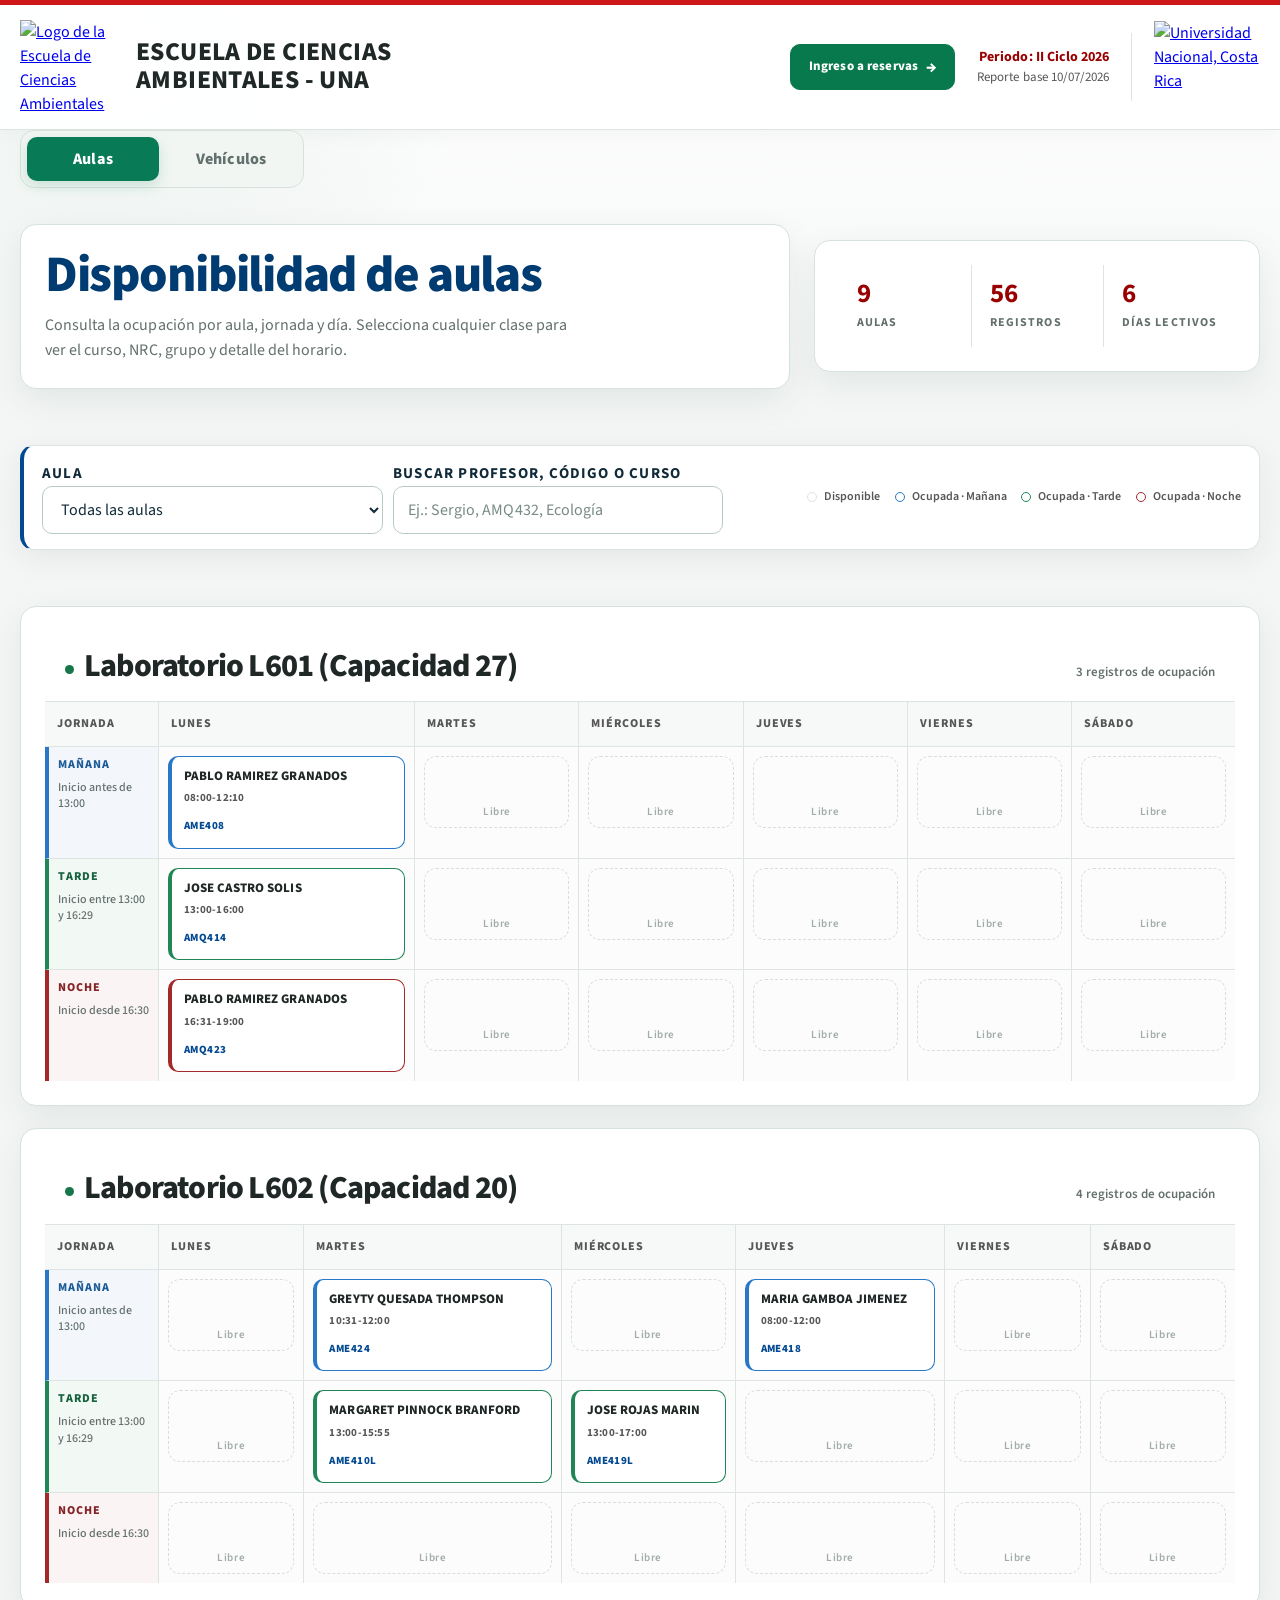
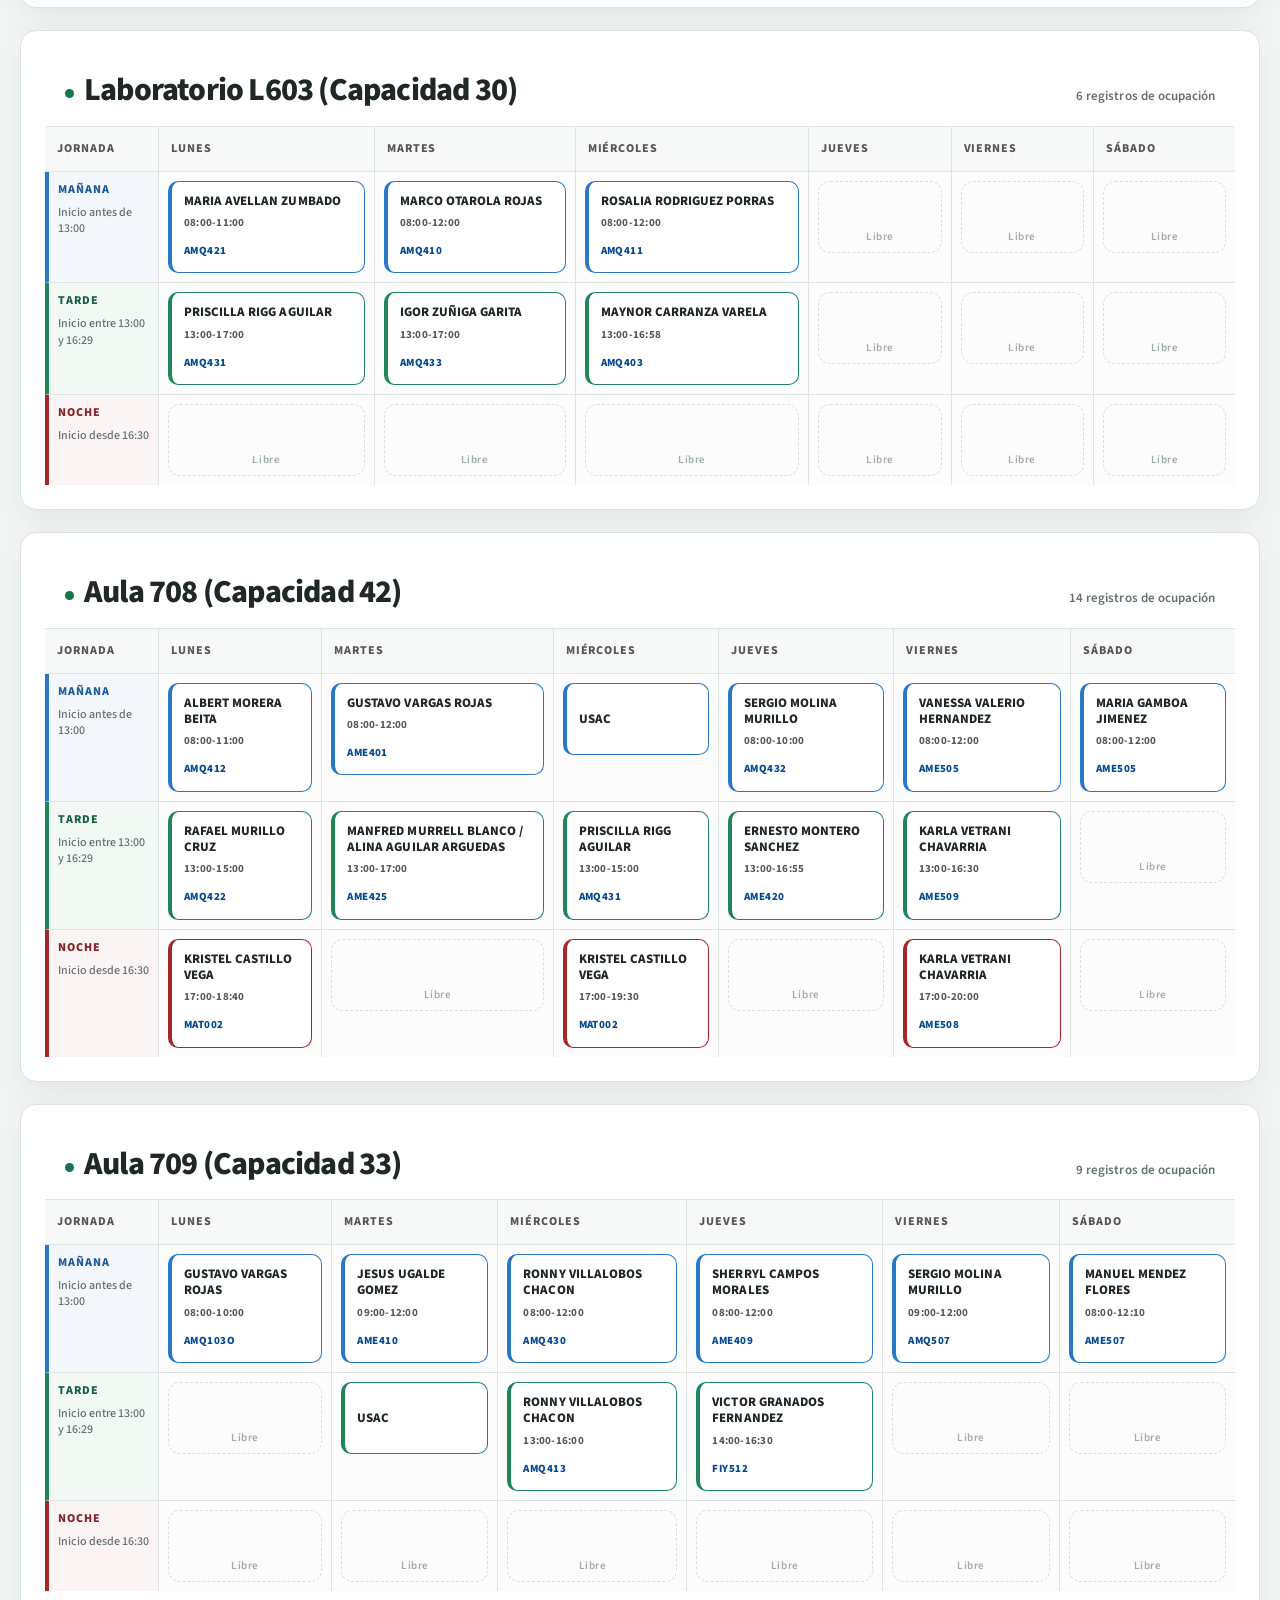
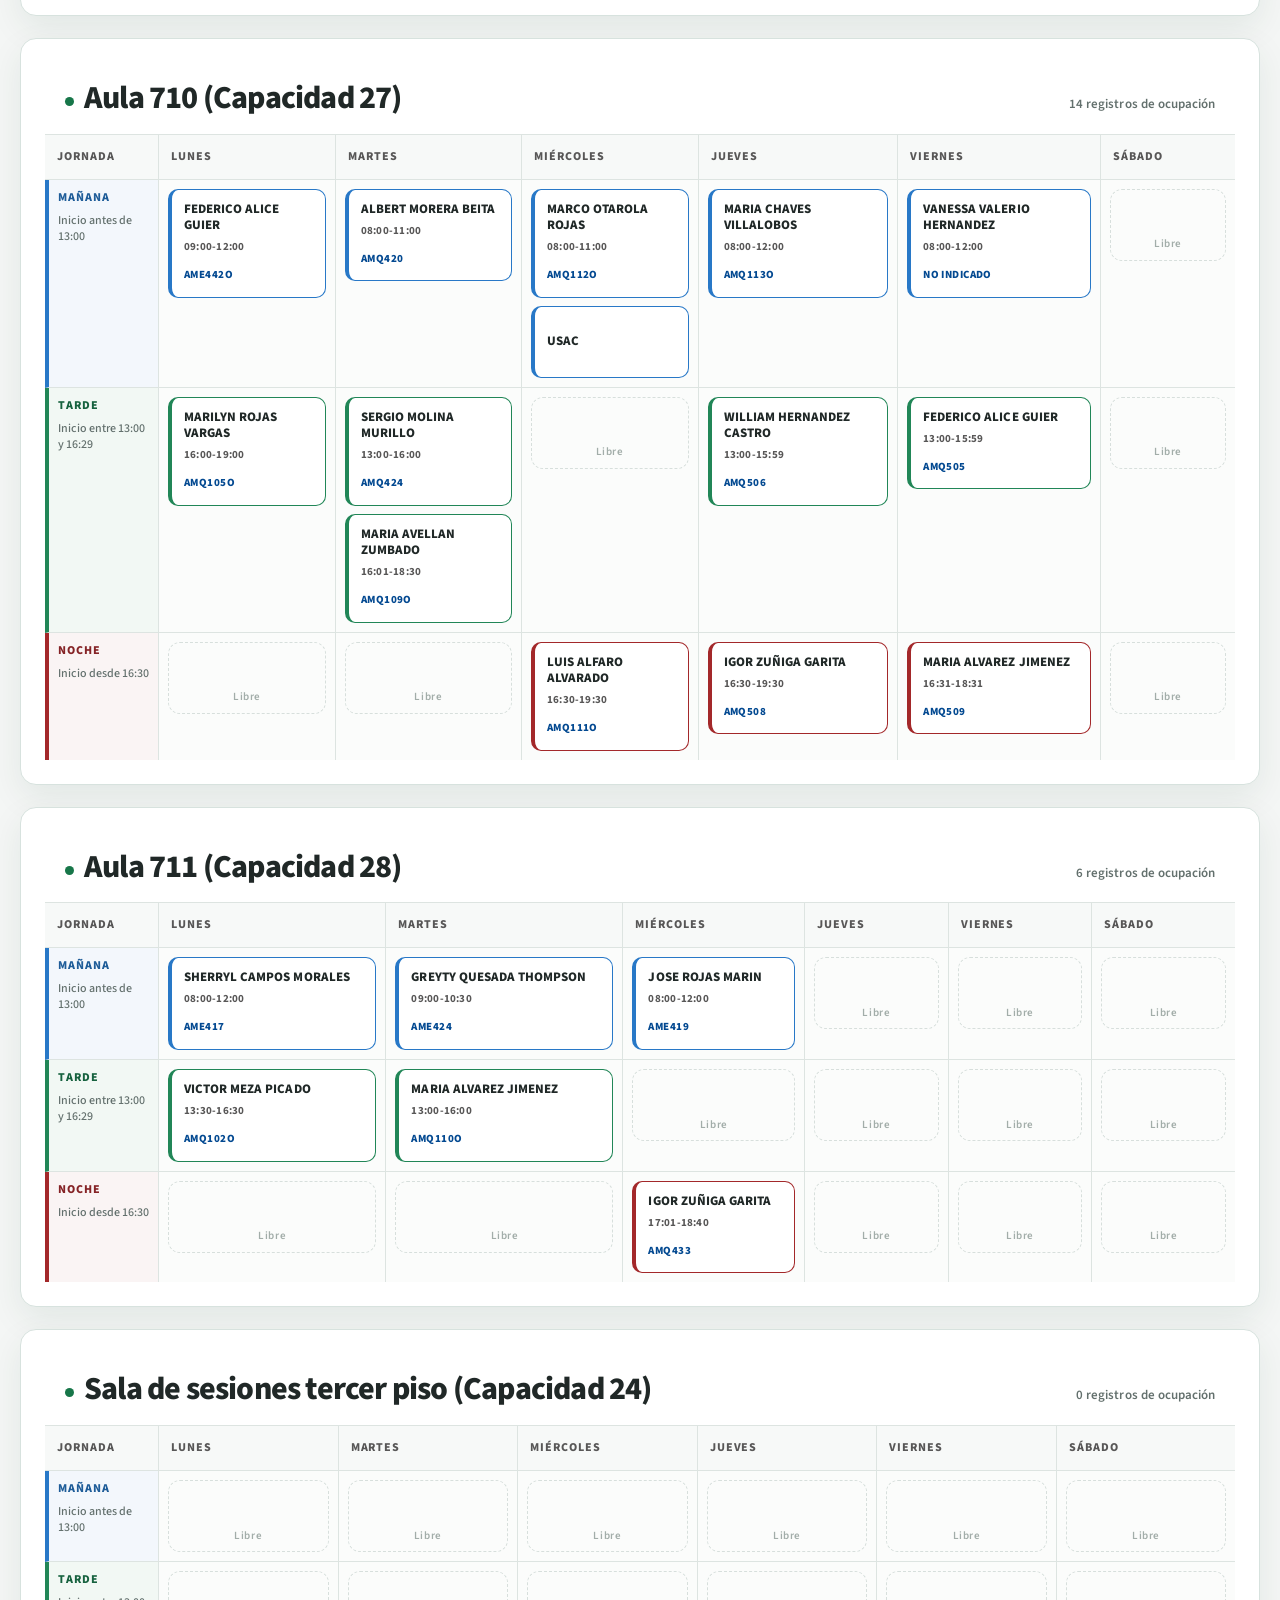
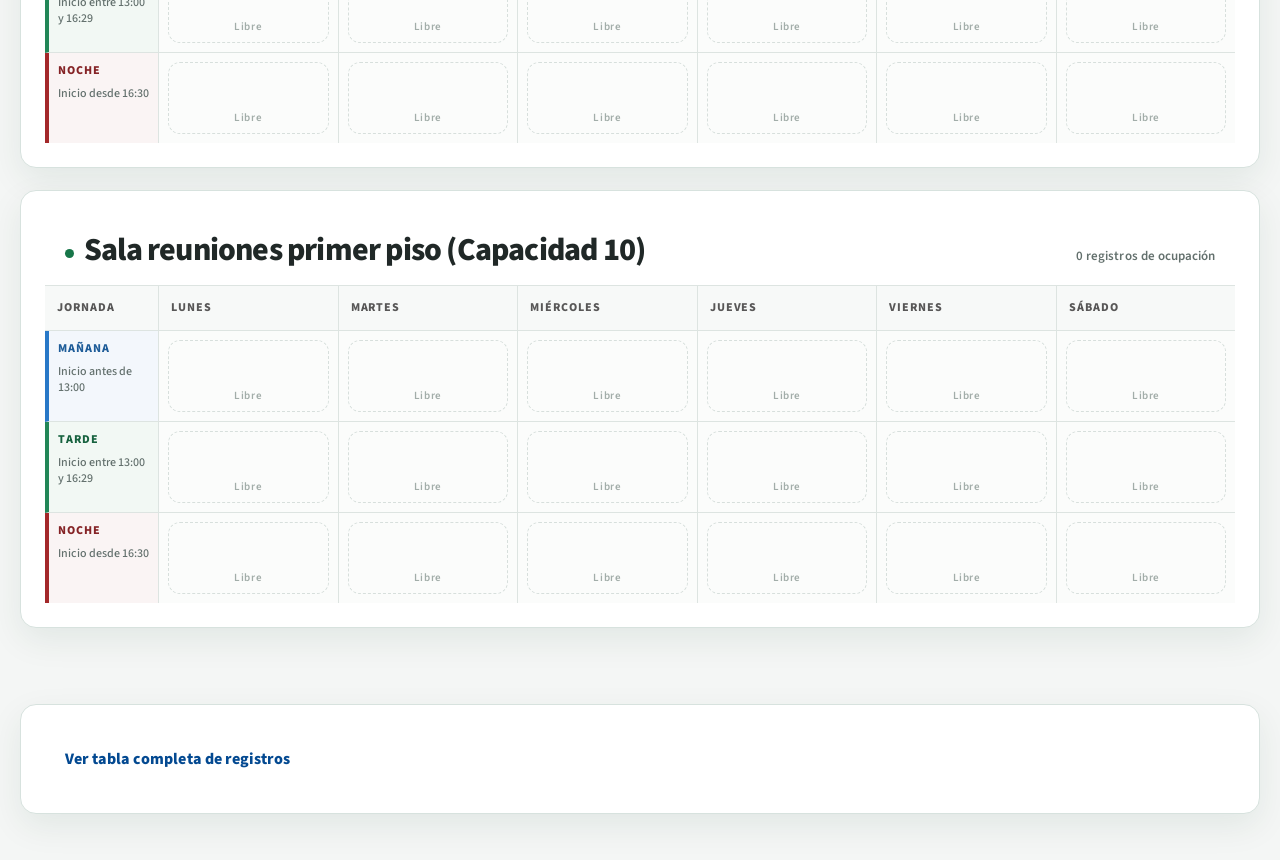
==== commit aec07f5b: "fix: exigir sesión institucional para autorizar equipos" ====
--- a/index.html
+++ b/index.html
@@ -185,6 +185,8 @@
       .legend { gap: 8px; }
     }
   </style>
+  <link rel="stylesheet" href="design-tokens.css?v=1" />
+  <link rel="stylesheet" href="shared-header.css?v=1" />
   <link rel="stylesheet" href="vehiculos.css?v=2" />
   <link rel="stylesheet" href="conserjeria.css?v=5" />
   <link rel="preconnect" href="https://fonts.googleapis.com" />
@@ -368,7 +370,6 @@
     <nav class="module-switch" aria-label="Tipo de disponibilidad">
       <button type="button" id="showPublicClassrooms" aria-selected="true">Aulas</button>
       <button type="button" id="showPublicVehicles" aria-selected="false">Vehículos</button>
-      <a href="autorizaciones-equipos.html">Autorización de equipos</a>
       <button type="button" class="conserjeria-launch" id="conserjeriaOpenBtn" hidden aria-hidden="true" data-feature-disabled>Conserjería</button>
     </nav>
 
@@ -1700,6 +1701,7 @@
   <script src="https://cdn.jsdelivr.net/npm/@supabase/supabase-js@2"></script>
   <script src="https://cdnjs.cloudflare.com/ajax/libs/html5-qrcode/2.3.8/html5-qrcode.min.js"></script>
   <script src="config.js?v=5"></script>
+  <script src="shared-utils.js?v=1"></script>
   <script src="vehiculos-imagenes.js?v=1"></script>
   <script src="vehiculos-publicos.js?v=7"></script>
   <script src="conserjeria-publico.js?v=5"></script>
--- a/design-tokens.css
+++ b/design-tokens.css
@@ -0,0 +1,71 @@
+/*
+ * Sistema de diseño SIGEP — fuente única de verdad de color, tipografía y espaciado.
+ * Los valores se extrajeron de los estilos ya en uso (sigep-brand.css, visual-system.css,
+ * reservas.css, vehiculos.css) para no introducir ningún cambio visual: este archivo
+ * documenta y centraliza la paleta existente como variables CSS, para que los módulos
+ * nuevos y las hojas de estilo existentes puedan ir migrando a estas variables en vez
+ * de repetir literales hexadecimales.
+ *
+ * No modifica nada por sí solo: se carga antes que el resto del CSS y ninguna regla
+ * aquí gana especificidad sobre las hojas actuales.
+ */
+
+:root {
+  /* Marca EDECA / UNA */
+  --sigep-verde-oscuro: #073b2a;
+  --sigep-verde: #08784d;
+  --sigep-verde-fuerte: #087a55;
+  --sigep-verde-texto: #075238;
+  --sigep-verde-hover: #075c40;
+  --sigep-una-azul: #003c71;
+  --sigep-una-azul-alt: #034991;
+
+  /* Texto y superficies neutras */
+  --sigep-texto-principal: #102a3a;
+  --sigep-texto-secundario: #5b6f77;
+  --sigep-texto-terciario: #65716e;
+  --sigep-texto-oscuro-alt: #455463;
+  --sigep-fondo: #f6faf8;
+  --sigep-fondo-alt: #f1f5f3;
+  --sigep-fondo-suave: #f2f6f4;
+  --sigep-fondo-tarjeta: #fbfdfc;
+  --sigep-blanco: #fff;
+
+  /* Bordes y divisores */
+  --sigep-borde: #d7e2de;
+  --sigep-borde-suave: #dfe6e3;
+  --sigep-borde-fuerte: #b9cbc4;
+  --sigep-borde-alterno: #cad8d3;
+  --sigep-borde-neutro: #cfd9d5;
+
+  /* Estados */
+  --sigep-error: #c41720;
+  --sigep-error-fondo: #fff0f1;
+  --sigep-error-oscuro: #8f1c27;
+  --sigep-oscuro-contraste: #152238;
+  --sigep-oscuro-contraste-alt: #202827;
+  --sigep-verde-oscuro-alt: #273431;
+
+  /* Tipografía */
+  --sigep-fuente: 'Source Sans 3', system-ui, -apple-system, 'Segoe UI', Roboto, sans-serif;
+  --sigep-texto-tamano-base: 1rem;
+  --sigep-texto-tamano-pequeno: 0.84rem;
+  --sigep-texto-tamano-grande: 1.25rem;
+
+  /* Espaciado (escala de 4px) */
+  --sigep-espacio-1: 4px;
+  --sigep-espacio-2: 8px;
+  --sigep-espacio-3: 12px;
+  --sigep-espacio-4: 16px;
+  --sigep-espacio-5: 20px;
+  --sigep-espacio-6: 24px;
+  --sigep-espacio-8: 32px;
+
+  /* Bordes redondeados */
+  --sigep-radio-sm: 8px;
+  --sigep-radio-md: 12px;
+  --sigep-radio-lg: 18px;
+
+  /* Sombras */
+  --sigep-sombra-boton: 0 7px 18px rgb(8 120 77 / 0.16);
+}
--- a/shared-header.css
+++ b/shared-header.css
@@ -0,0 +1,134 @@
+/* ==========================================================================
+   shared-header.css
+   Fuente única de verdad para el "encabezado privado" (logo de la escuela,
+   nombre del usuario en sesión y botón de cerrar sesión) usado en:
+   bitacora-vehicular.html, configuracion.html, mis-giras.html, reservas.html,
+   tramites-vehiculos.html y usuarios.html.
+
+   Antes estas reglas estaban duplicadas en reservas.css y visual-system.css
+   (con valores ligeramente distintos que se combinaban en cascada). Este
+   archivo reproduce el resultado visual EXACTO que ya se veía en pantalla —
+   no es una fusión "limpia" de valores, es la unión de ambas fuentes tal como
+   el navegador ya las combinaba, para no cambiar nada a simple vista.
+
+   Decisiones no obvias:
+   - Los colores de fondo/borde de `.private-header` y el look tipo botón de
+     `.back-to-schedule` venían de visual-system.css (se cargaba después de
+     reservas.css) y ya eran los que realmente se veían; se mantienen tal cual.
+   - `.back-to-schedule:hover` combina el subrayado de reservas.css con el
+     cambio de borde/fondo de visual-system.css: ambas reglas coexistían
+     porque el navegador combina las declaraciones de :hover propiedad por
+     propiedad, no reemplaza el bloque completo.
+   - `.text-button` recibe aquí SOLO su apariencia base (color/peso) más el
+     color rojo cuando el id contiene "Logout" (igual que antes). El
+     padding/tamaño de fuente extra que reservas.css le daba a `.text-button`
+     se dejó acotado a `.header-account .text-button` (ver más abajo) porque
+     `.text-button` también se reutiliza en index.html fuera del encabezado
+     privado (en `.account-strip`) y esa página nunca cargó reservas.css, así
+     que agregarle ese padding/tamaño ahora habría sido un cambio visual, no
+     una migración neutra.
+   - bitacora-vehicular.html arma su encabezado con `<header class="site-header">`
+     y `.header-inner` / `.brand` en vez de `.private-header` / `.private-brand`.
+     Esas clases de esa página se dejaron intactas en bitacora-vehicular.css
+     porque `.site-header` también la usa autorizaciones-equipos.html con un
+     encabezado público completamente distinto (sin cuenta de usuario); unificar
+     `.site-header` habría arriesgado esa otra página. Solo se migraron aquí las
+     clases internas 100% compartidas sin colisión: `.header-actions`,
+     `.header-account`, `.header-account-identity`, `.back-to-schedule`,
+     `.text-button`.
+   - El encabezado de bodega-equipos.html usa un juego de clases paralelo con
+     prefijo `sigep-` (`.sigep-private-header`, `.sigep-header-account`, etc.)
+     definido en sigep-brand.css, con proporciones de logo distintas (logo tipo
+     rótulo ancho). Es equivalente en función pero no en medidas exactas, así
+     que se dejó fuera de este archivo para no forzar una fusión riesgosa.
+   ========================================================================== */
+
+.private-header {
+  min-height: 98px;
+  border-bottom: 1px solid var(--ui-line);
+  background: var(--ui-surface);
+  box-shadow: 0 5px 18px rgba(7, 59, 42, .05);
+}
+.private-header-row {
+  display: flex;
+  align-items: center;
+  justify-content: space-between;
+  min-height: 98px;
+  gap: 20px;
+}
+.private-brand {
+  display: flex;
+  align-items: center;
+  gap: 14px;
+  color: var(--reserve-ink, var(--ui-ink));
+  font-size: 23px;
+  font-weight: 800;
+  line-height: 1.08;
+  letter-spacing: .015em;
+  text-decoration: none;
+}
+.private-brand img { width: 72px; height: 72px; object-fit: contain; }
+.private-brand span { color: var(--ui-ink); font-size: clamp(1.05rem, 2vw, 1.45rem); font-weight: 800; letter-spacing: .035em; line-height: 1.08; }
+
+.header-actions,
+.header-account { display: flex; align-items: center; }
+.header-actions { justify-content: flex-end; gap: 18px; }
+.header-account { gap: 12px; padding-left: 18px; border-left: 1px solid var(--reserve-line, var(--ui-line)); }
+.header-account-identity { display: grid; gap: 1px; }
+.header-account strong { max-width: 220px; overflow: hidden; font-size: 14px; text-overflow: ellipsis; white-space: nowrap; }
+.header-account span { color: var(--reserve-muted, var(--ui-muted)); font-size: 11px; font-weight: 700; }
+
+.account-password-link { justify-self: start; margin-top: 3px; padding: 0; border: 0; color: var(--reserve-green, var(--ui-green)); background: transparent; font: inherit; font-size: 11px; font-weight: 800; cursor: pointer; text-decoration: underline; text-underline-offset: 2px; }
+.account-password-link:hover, .account-password-link:focus-visible { color: #055d40; }
+
+.back-to-schedule {
+  min-height: 44px;
+  padding: 10px 16px;
+  border: 1px solid var(--ui-control-line);
+  border-radius: var(--ui-radius-sm);
+  color: var(--ui-green-dark);
+  background: var(--ui-surface);
+  font-size: 14px;
+  font-weight: 800;
+  letter-spacing: .005em;
+  text-decoration: none;
+}
+.back-to-schedule:hover, .back-to-schedule:focus-visible { border-color: var(--ui-green); background: var(--ui-soft); text-decoration: underline; }
+
+/* Look base de los botones de texto del encabezado (p. ej. "Cerrar sesión").
+   El id de todos los botones de cerrar sesión existentes contiene "Logout",
+   así que en la práctica siempre terminan en rojo (--ui-red); se conserva la
+   regla de color verde base por si algún .text-button futuro no es de logout. */
+.text-button { color: var(--ui-green); font-weight: 800; }
+.text-button[id*="Logout"] { color: var(--ui-red); }
+/* El reset de borde/cursor y el padding/tamaño extra solo aplican dentro del
+   encabezado privado (ver nota arriba sobre por qué no se pusieron en el
+   selector `.text-button` general): en index.html hay otro `.text-button`
+   (dentro de `.account-strip`) que hoy conserva la apariencia nativa del
+   `<button>` del navegador, y no debía cambiar. */
+.header-account .text-button { border: 0; padding: 8px 10px; background: transparent; font-size: 13px; font-weight: 800; cursor: pointer; }
+.header-account .text-button:hover, .header-account .text-button:focus-visible { text-decoration: underline; }
+
+@media (max-width: 700px) {
+  .private-header { min-height: 82px; }
+  .private-header-row { min-height: 82px; }
+  .private-brand img { width: 58px; height: 58px; }
+}
+
+@media (max-width: 640px) {
+  /* min-height no se repite aquí: la regla de 700px de más arriba (82px) ya
+     gana siempre sobre el valor original de 80px de este breakpoint, porque
+     en los archivos originales esa regla se cargaba después. Se omite para
+     no depender del orden de las reglas dentro de este mismo archivo. */
+  .private-header-row { align-items: flex-start; flex-direction: column; padding: 12px 0 14px; }
+  .private-brand { max-width: 260px; font-size: 18px; line-height: 1.08; }
+  .private-brand img { width: 60px; height: 60px; }
+  .header-actions { width: 100%; justify-content: space-between; gap: 10px; }
+  .header-account { margin-left: auto; padding-left: 10px; }
+  .header-account strong { max-width: 120px; }
+  .back-to-schedule { max-width: 135px; text-align: left; }
+}
+
+@media print {
+  .private-header { box-shadow: none; }
+}
--- a/visual-system.css
+++ b/visual-system.css
@@ -75,7 +75,10 @@
 #equipmentForm > button:hover,
 .page-heading > button:not(.secondary):hover,
 dialog form > button[type="submit"]:hover { border-color: var(--ui-green-dark); background: var(--ui-green-dark); }
-.secondary-button, .page-heading .secondary, .back-to-schedule, .manage-users-link {
+/* .back-to-schedule y .text-button/.account-password-link (encabezado
+   privado) se movieron a shared-header.css; el resto de estas clases
+   (botones sin relación con el encabezado) conserva su estilo aquí. */
+.secondary-button, .page-heading .secondary, .manage-users-link {
   min-height: 44px;
   padding: 10px 16px;
   border: 1px solid var(--ui-control-line);
@@ -86,9 +89,8 @@
   letter-spacing: .005em;
   text-decoration: none;
 }
-.secondary-button:hover, .page-heading .secondary:hover, .back-to-schedule:hover, .manage-users-link:hover { border-color: var(--ui-green); background: var(--ui-soft); }
-.text-button, .account-password-link { color: var(--ui-green); font-weight: 800; }
-.danger-button, .text-button[id*="Logout"], .sigep-logout { color: var(--ui-red); }
+.secondary-button:hover, .page-heading .secondary:hover, .manage-users-link:hover { border-color: var(--ui-green); background: var(--ui-soft); }
+.danger-button, .sigep-logout { color: var(--ui-red); }
 button:focus-visible, a:focus-visible { outline: 4px solid rgba(0, 60, 113, .2); outline-offset: 3px; }
 
 .panel,
@@ -113,7 +115,10 @@
 th { color: var(--ui-muted); background: #f6f9f7; font-size: .76rem; font-weight: 800; letter-spacing: .08em; text-transform: uppercase; }
 td, th { border-color: var(--ui-line); }
 
-.private-header,
+/* .private-header, .private-header-row y .private-brand se movieron a
+   shared-header.css. .access-header, .site-header, .sigep-site-header y
+   .sigep-private-header quedan fuera del alcance de esa consolidación (son
+   encabezados con marcado/propósito distinto) y siguen viviendo aquí. */
 .access-header,
 .site-header,
 .sigep-site-header,
@@ -123,9 +128,9 @@
   background: var(--ui-surface);
   box-shadow: 0 5px 18px rgba(7, 59, 42, .05);
 }
-.private-brand img, .access-header .brand img { width: 72px; height: 72px; object-fit: contain; }
-.private-brand span, .access-header .brand span { color: var(--ui-ink); font-size: clamp(1.05rem, 2vw, 1.45rem); font-weight: 800; letter-spacing: .035em; line-height: 1.08; }
-.private-header-row, .sigep-private-header-row { min-height: 98px; }
+.access-header .brand img { width: 72px; height: 72px; object-fit: contain; }
+.access-header .brand span { color: var(--ui-ink); font-size: clamp(1.05rem, 2vw, 1.45rem); font-weight: 800; letter-spacing: .035em; line-height: 1.08; }
+.sigep-private-header-row { min-height: 98px; }
 .access-header { position: sticky; top: 0; z-index: 9000; width: 100%; height: 98px; margin: 0; padding: 10px max(20px, calc((100% - 1120px) / 2)); }
 .global-module-navigation, .sigep-global-navigation { border-bottom: 1px solid var(--ui-line); background: #f6faf8; }
 .global-module-navigation { position: sticky; top: 98px; z-index: 8999; box-shadow: 0 8px 20px rgba(7, 59, 42, .08); }
@@ -141,15 +146,15 @@
   body { font-size: 15px; }
   h1 { font-size: clamp(2rem, 10vw, 2.65rem); }
   h2 { font-size: clamp(1.35rem, 7vw, 1.75rem); }
-  .private-header, .access-header, .site-header, .sigep-site-header, .sigep-private-header { min-height: 82px; }
-  .private-header-row, .sigep-private-header-row { min-height: 82px; }
+  .access-header, .site-header, .sigep-site-header, .sigep-private-header { min-height: 82px; }
+  .sigep-private-header-row { min-height: 82px; }
   .access-header { height: 82px; padding: 8px 14px; }
-  .private-brand img, .access-header .brand img { width: 58px; height: 58px; }
+  .access-header .brand img { width: 58px; height: 58px; }
   .global-module-navigation { top: 82px; }
   .panel, .vehicle-panel, .users-panel, .trip-history-panel, .log-card, .identity-card, .authorization-card { padding: 18px; }
 }
 
 @media print {
   body { color: #000; background: #fff; }
-  .private-header, .site-header, .sigep-site-header, .sigep-private-header { box-shadow: none; }
+  .site-header, .sigep-site-header, .sigep-private-header { box-shadow: none; }
 }
